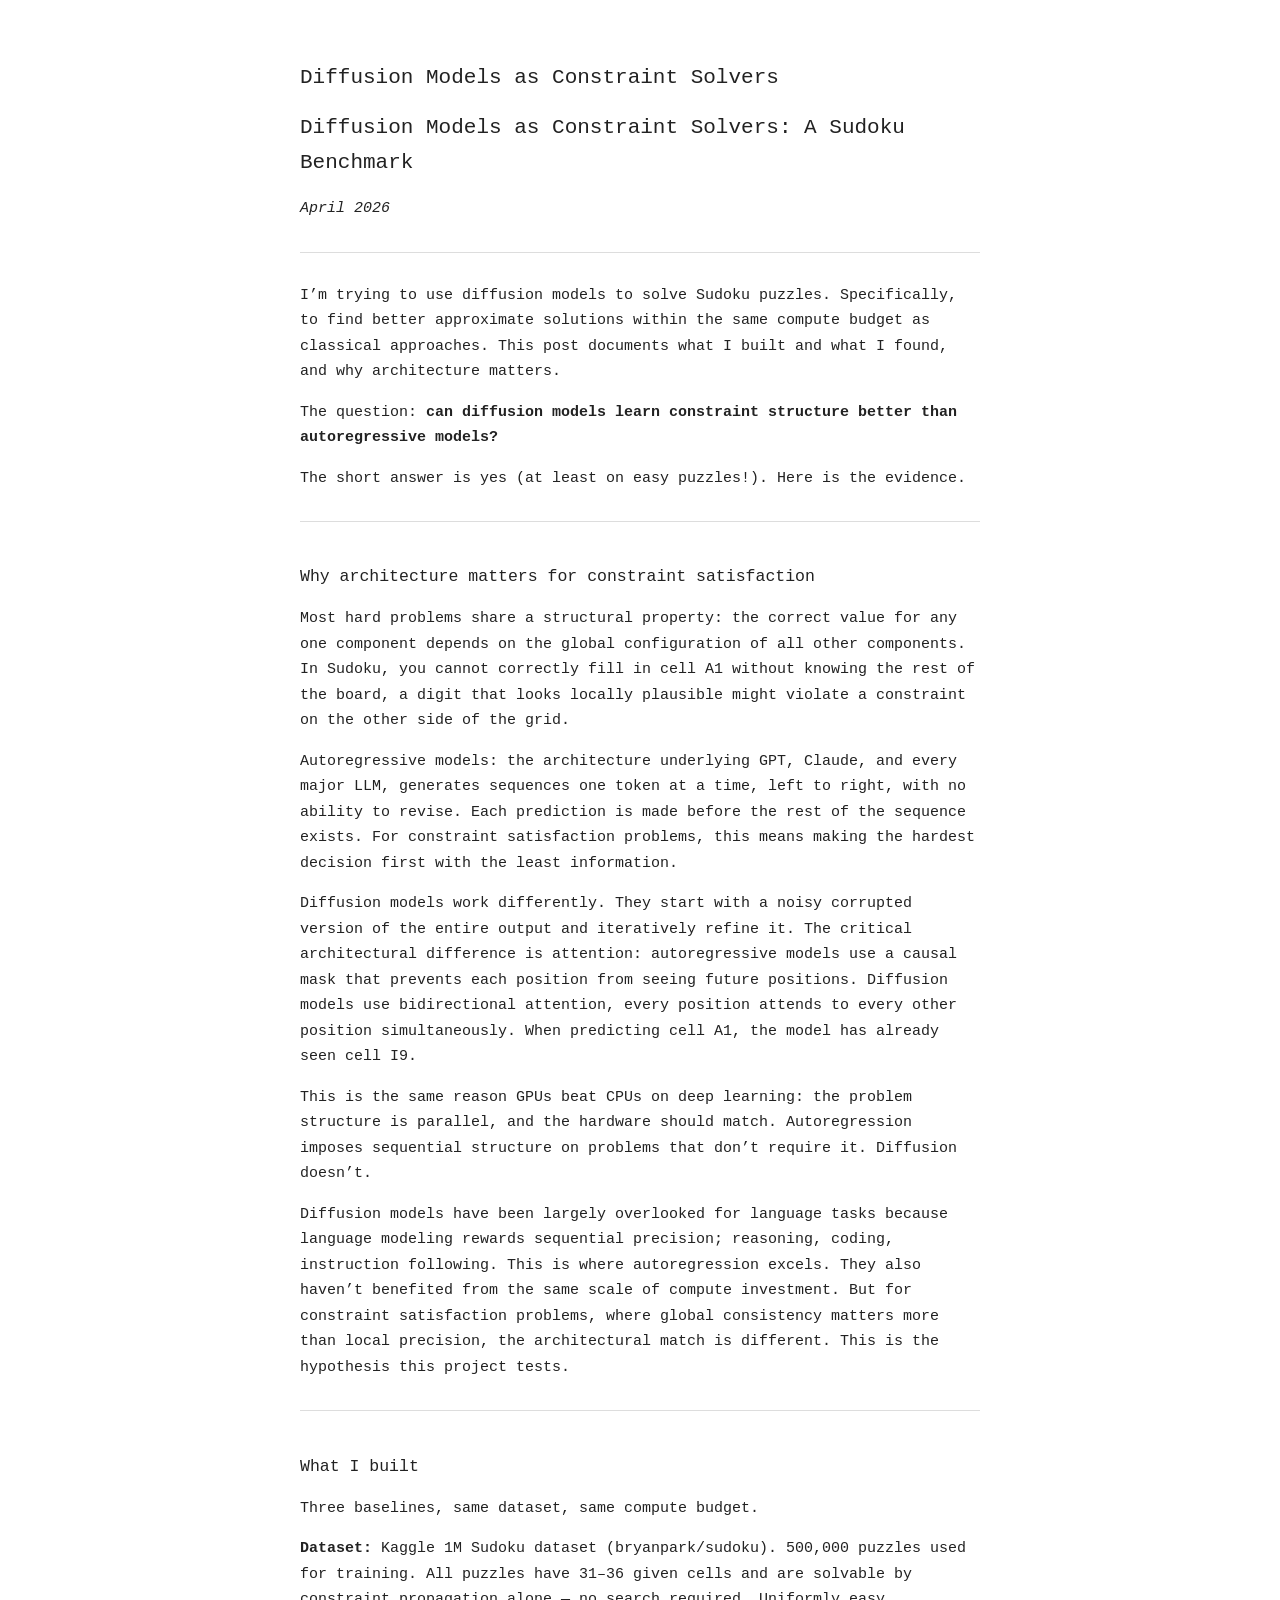
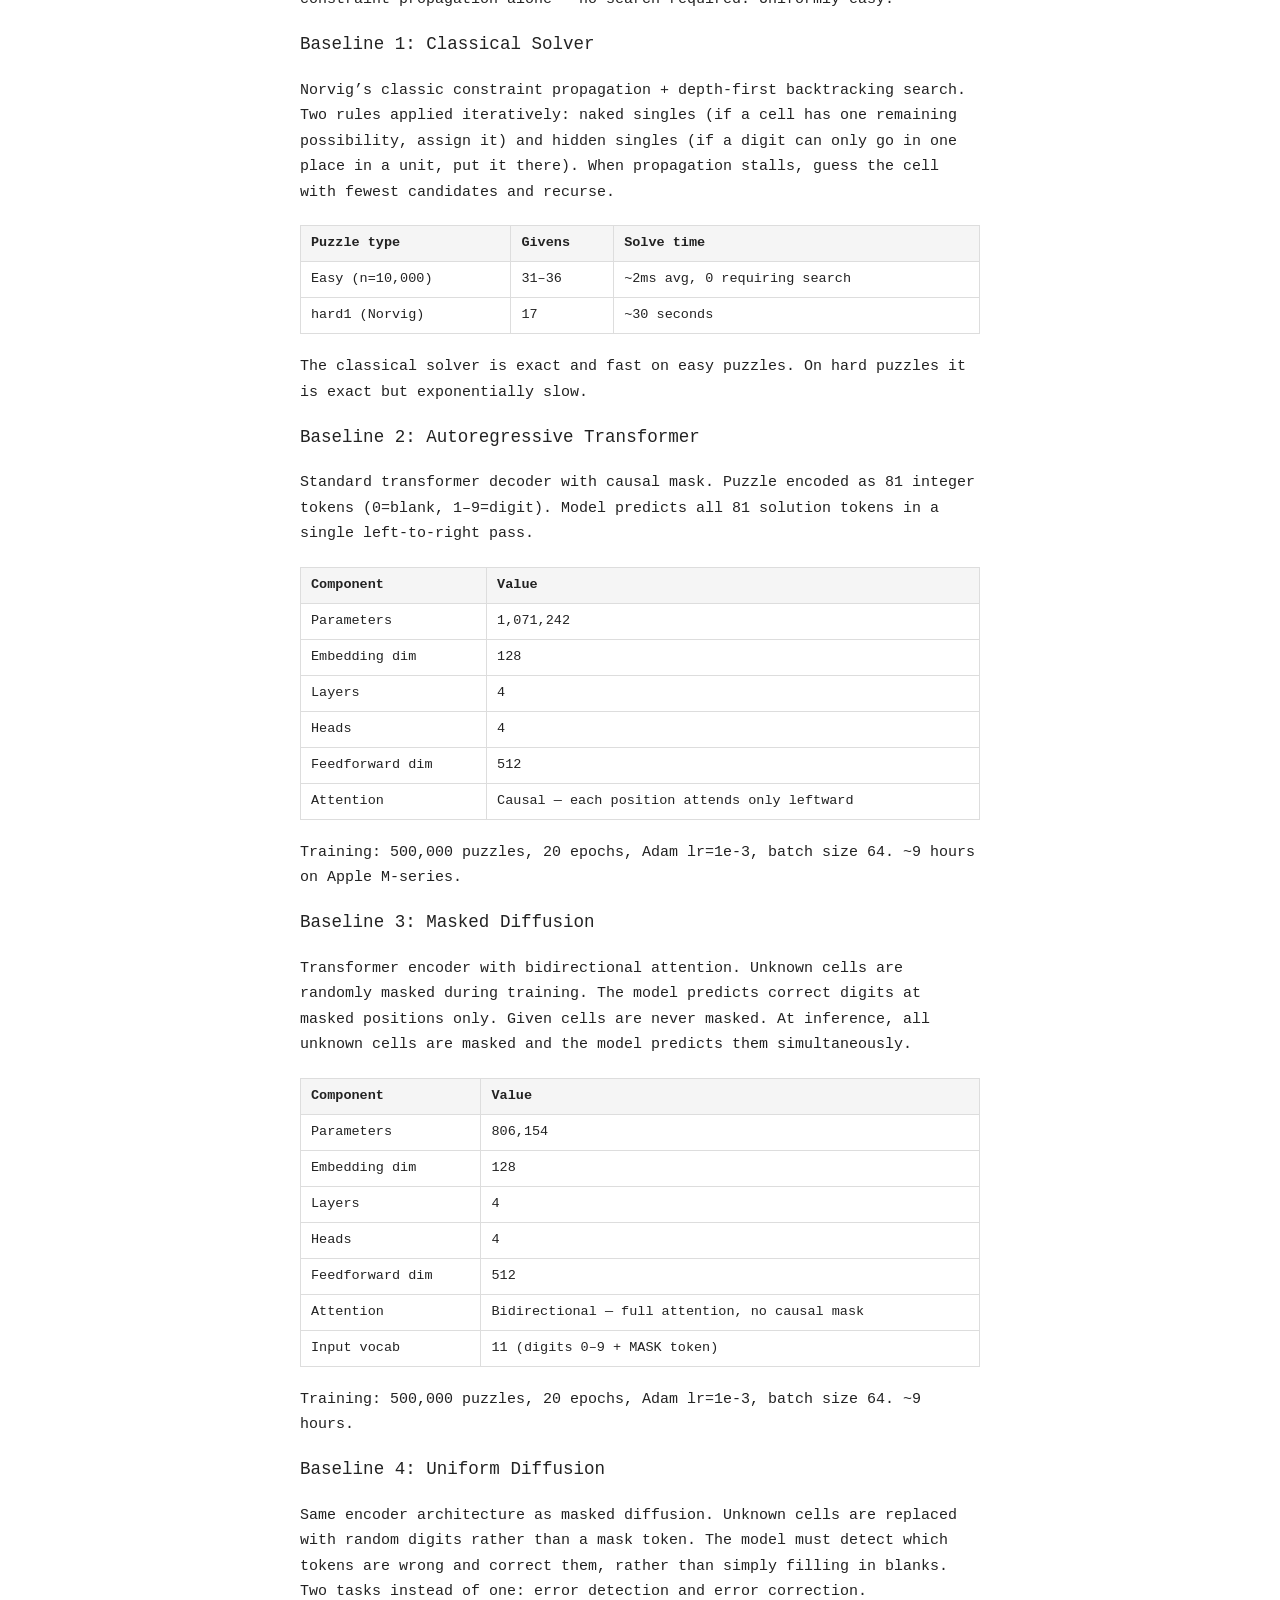
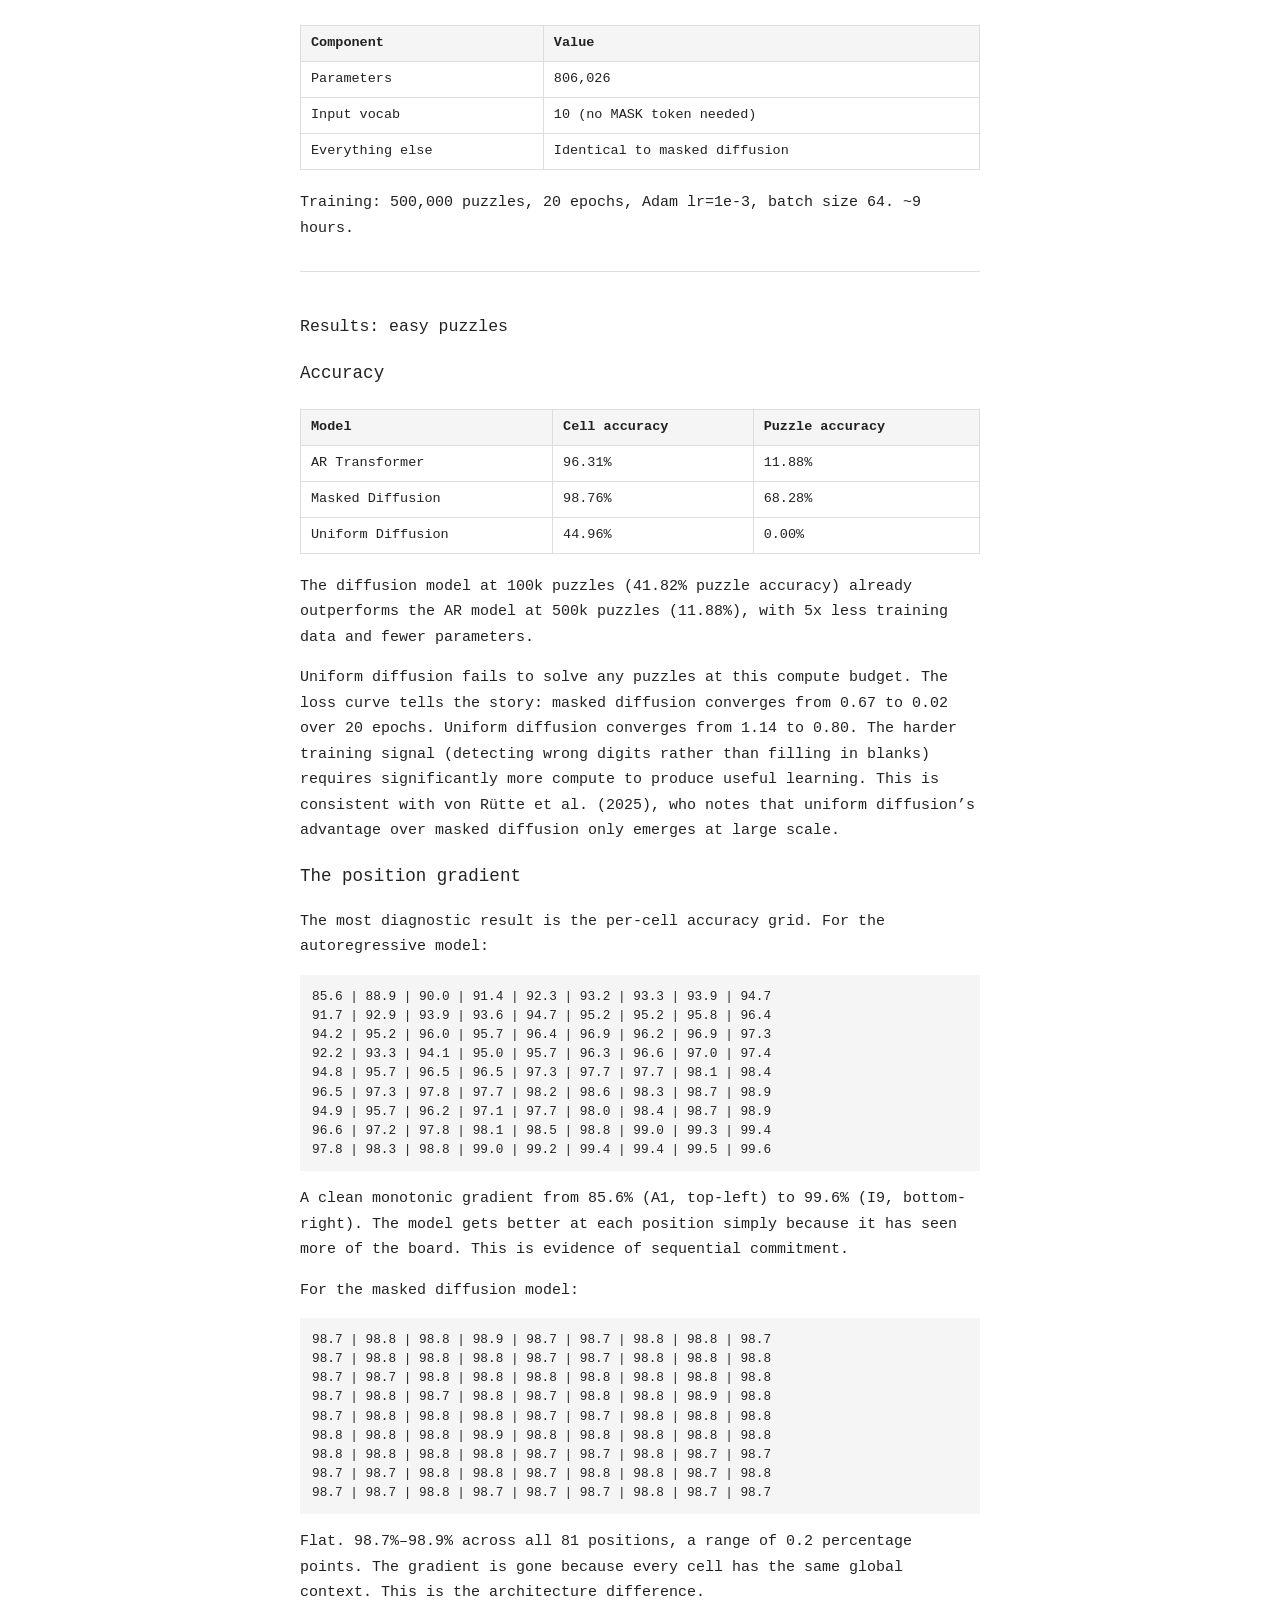
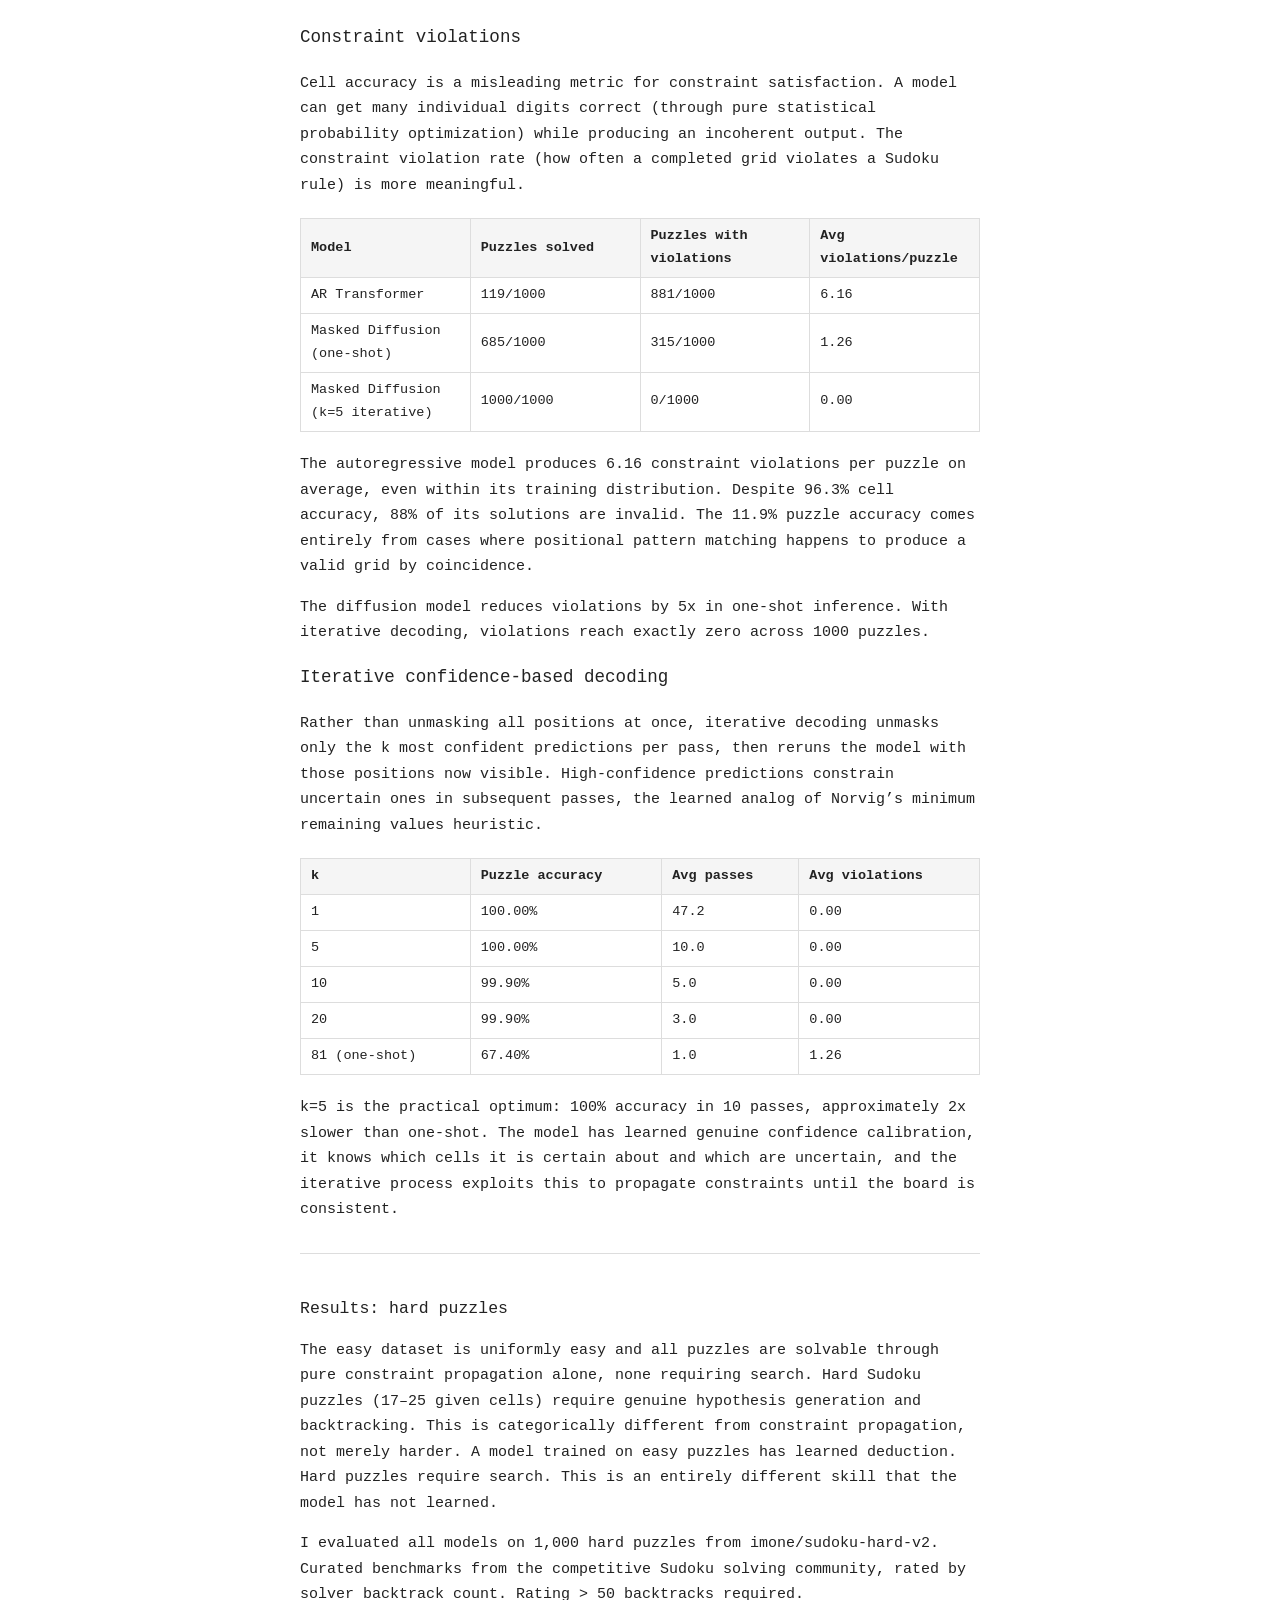
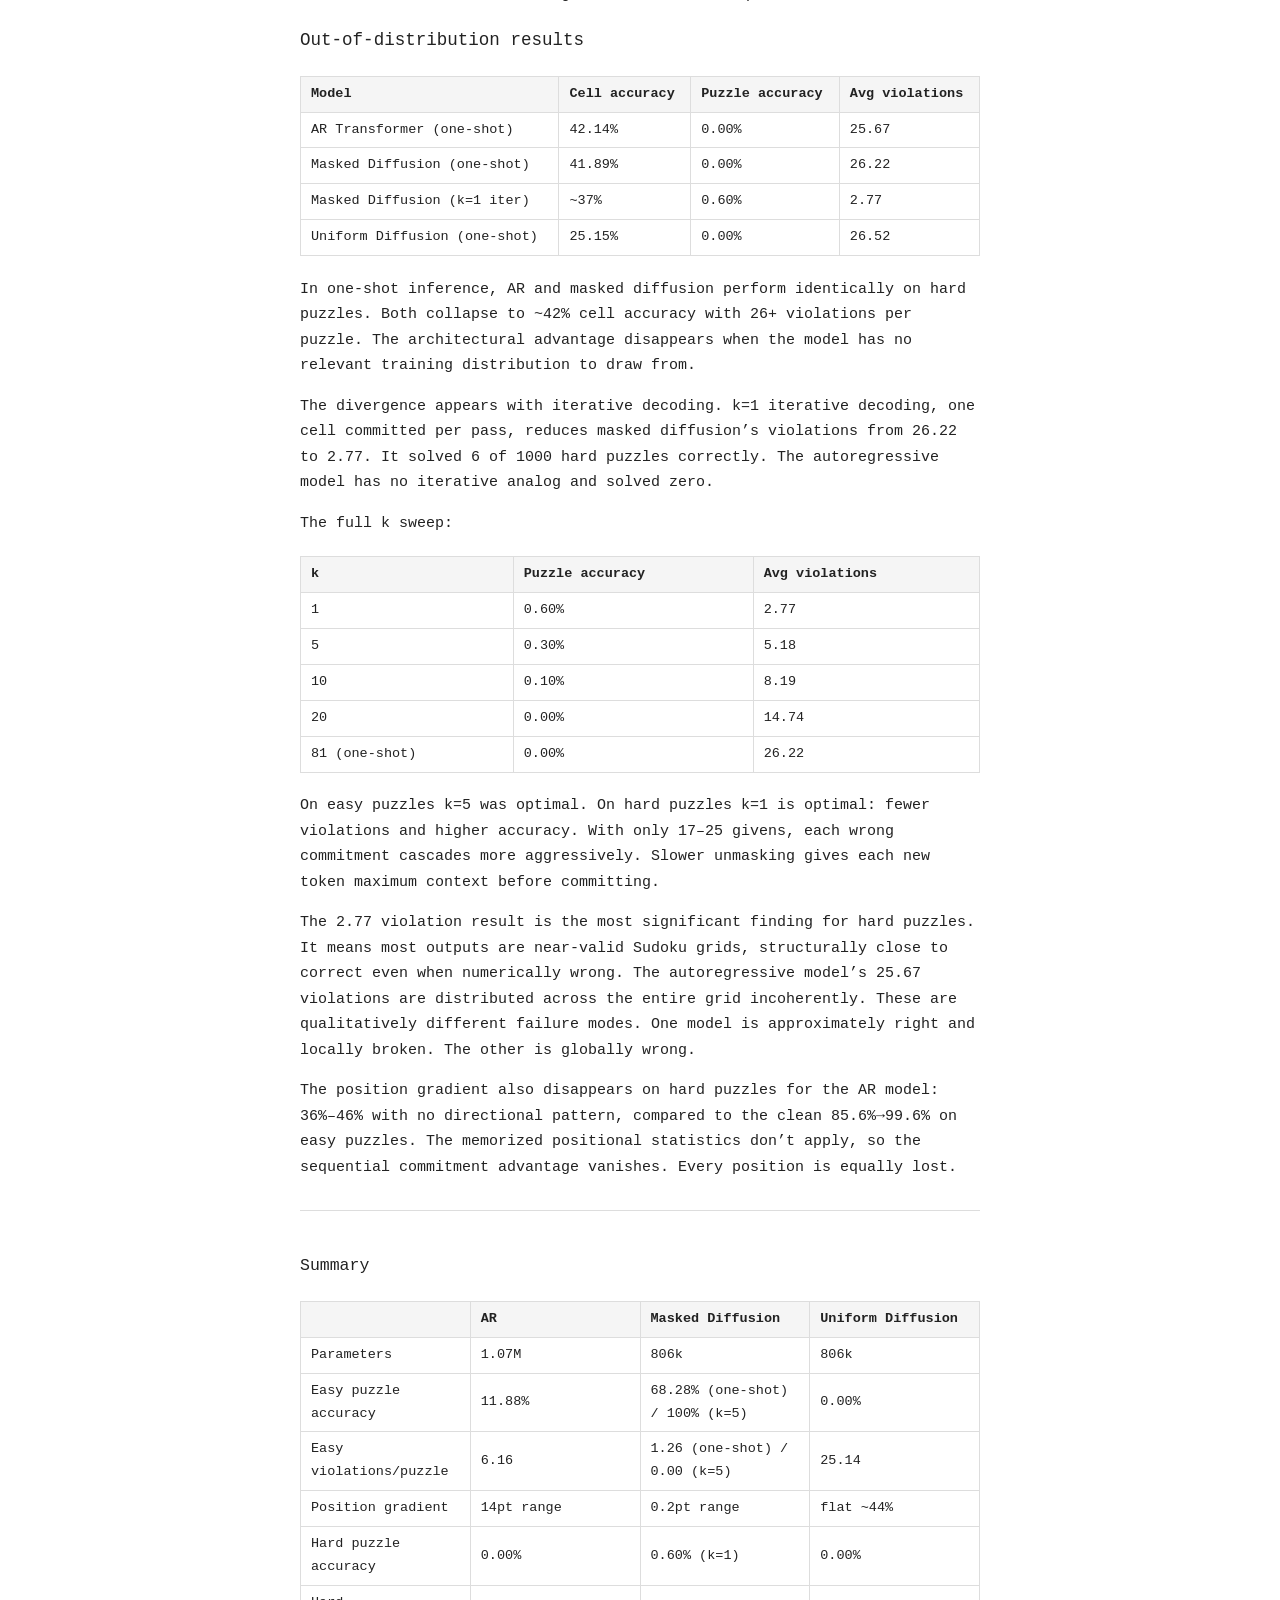
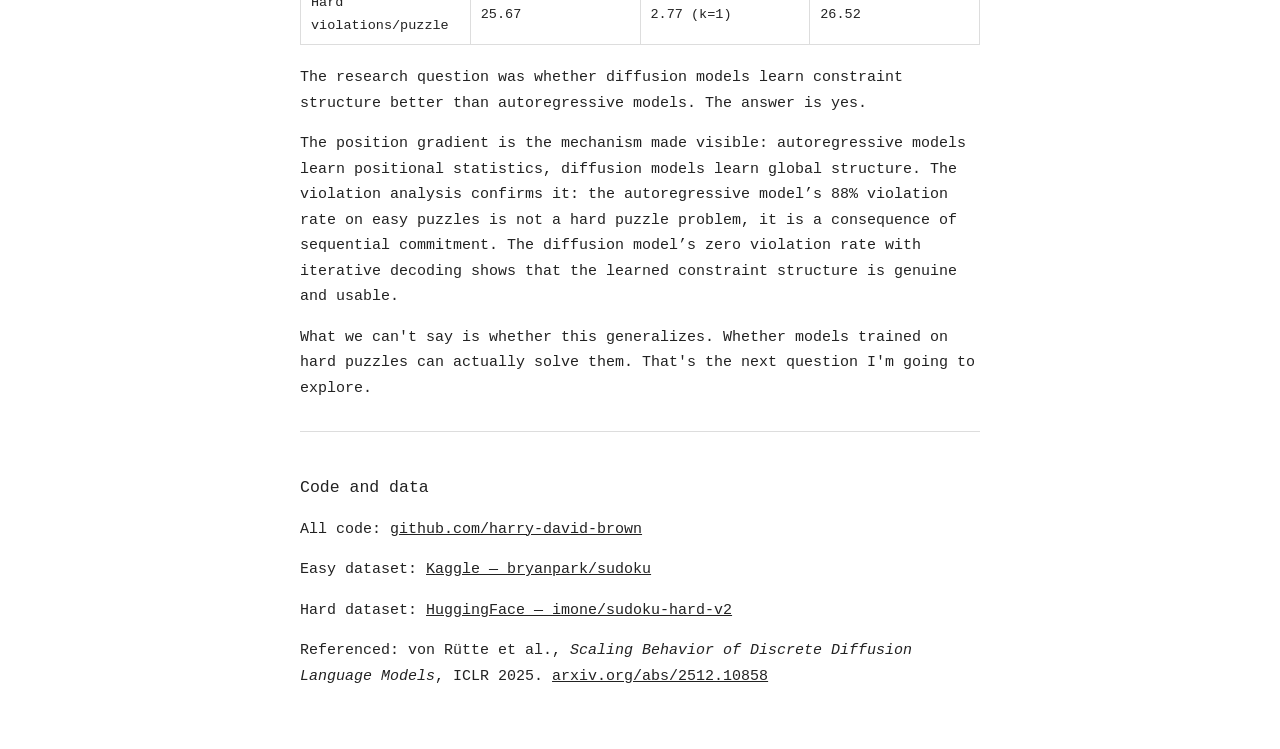
==== post1.html @ e2506892 "formatting" ====
<!DOCTYPE html>
<html xmlns="http://www.w3.org/1999/xhtml">
<head>
  <meta charset="utf-8" />
  <meta name="generator" content="pandoc" />
  <meta name="viewport" content="width=device-width, initial-scale=1.0, user-scalable=yes" />
  <title>Diffusion Models as Constraint Solvers</title>
  <style>
    /* Default styles provided by pandoc.
    ** See https://pandoc.org/MANUAL.html#variables-for-html for config info.
    */
    span.smallcaps{font-variant: small-caps;}
    div.columns{display: flex; gap: min(4vw, 1.5em);}
    div.column{flex: auto; overflow-x: auto;}
    div.hanging-indent{margin-left: 1.5em; text-indent: -1.5em;}
    /* The extra [class] is a hack that increases specificity enough to
       override a similar rule in reveal.js */
    ul.task-list[class]{list-style: none;}
    ul.task-list li input[type="checkbox"] {
      font-size: inherit;
      width: 0.8em;
      margin: 0 0.8em 0.2em -1.6em;
      vertical-align: middle;
    }
    .display.math{display: block; text-align: center; margin: 0.5rem auto;}
  </style>
  <link rel="stylesheet" href="style.css" />
</head>
<body>
<header id="title-block-header">
<h1 class="title">Diffusion Models as Constraint Solvers</h1>
</header>
<h1
id="diffusion-models-as-constraint-solvers-a-sudoku-benchmark">Diffusion
Models as Constraint Solvers: A Sudoku Benchmark</h1>
<p><em>April 2026</em></p>
<hr />
<p>I’m trying to use diffusion models to solve Sudoku puzzles. Specifically, to find better approximate solutions within the same compute budget as classical approaches. This post documents what I built and what I found, and why architecture matters.</p>
<p>The question: <strong>can diffusion models learn constraint
structure better than autoregressive models?</strong></p>
<p>The short answer is yes (at least on easy puzzles!). Here is the
evidence.</p>
<hr />
<h2 id="why-architecture-matters-for-constraint-satisfaction">Why
architecture matters for constraint satisfaction</h2>
<p>Most hard problems share a structural property: the correct value for
any one component depends on the global configuration of all other
components. In Sudoku, you cannot correctly fill in cell A1 without
knowing the rest of the board, a digit that looks locally plausible
might violate a constraint on the other side of the grid.</p>
<p>Autoregressive models: the architecture underlying GPT, Claude, and
every major LLM, generates sequences one token at a time, left to right,
with no ability to revise. Each prediction is made before the rest of
the sequence exists. For constraint satisfaction problems, this means
making the hardest decision first with the least information.</p>
<p>Diffusion models work differently. They start with a noisy corrupted
version of the entire output and iteratively refine it. The critical
architectural difference is attention: autoregressive models use a
causal mask that prevents each position from seeing future positions.
Diffusion models use bidirectional attention, every position attends to
every other position simultaneously. When predicting cell A1, the model
has already seen cell I9.</p>
<p>This is the same reason GPUs beat CPUs on deep learning: the problem
structure is parallel, and the hardware should match. Autoregression
imposes sequential structure on problems that don’t require it.
Diffusion doesn’t.</p>
<p>Diffusion models have been largely overlooked for language tasks
because language modeling rewards sequential precision; reasoning,
coding, instruction following. This is where autoregression excels. They also
haven’t benefited from the same scale of compute investment. But for
constraint satisfaction problems, where global consistency matters more
than local precision, the architectural match is different. This is the
hypothesis this project tests.</p>
<hr />
<h2 id="what-i-built">What I built</h2>
<p>Three baselines, same dataset, same compute budget.</p>
<p><strong>Dataset:</strong> Kaggle 1M Sudoku dataset
(bryanpark/sudoku). 500,000 puzzles used for training. All puzzles have
31–36 given cells and are solvable by constraint propagation alone — no
search required. Uniformly easy.</p>
<h3 id="baseline-1-classical-solver">Baseline 1: Classical Solver</h3>
<p>Norvig’s classic constraint propagation + depth-first backtracking search.
Two rules applied iteratively: naked singles (if a cell has one
remaining possibility, assign it) and hidden singles (if a digit can
only go in one place in a unit, put it there). When propagation stalls,
guess the cell with fewest candidates and recurse.</p>
<table>
<thead>
<tr>
<th>Puzzle type</th>
<th>Givens</th>
<th>Solve time</th>
</tr>
</thead>
<tbody>
<tr>
<td>Easy (n=10,000)</td>
<td>31–36</td>
<td>~2ms avg, 0 requiring search</td>
</tr>
<tr>
<td>hard1 (Norvig)</td>
<td>17</td>
<td>~30 seconds</td>
</tr>
</tbody>
</table>
<p>The classical solver is exact and fast on easy puzzles. On hard
puzzles it is exact but exponentially slow.</p>
<h3 id="baseline-2-autoregressive-transformer">Baseline 2:
Autoregressive Transformer</h3>
<p>Standard transformer decoder with causal mask. Puzzle encoded as 81
integer tokens (0=blank, 1–9=digit). Model predicts all 81 solution
tokens in a single left-to-right pass.</p>
<table>
<thead>
<tr>
<th>Component</th>
<th>Value</th>
</tr>
</thead>
<tbody>
<tr>
<td>Parameters</td>
<td>1,071,242</td>
</tr>
<tr>
<td>Embedding dim</td>
<td>128</td>
</tr>
<tr>
<td>Layers</td>
<td>4</td>
</tr>
<tr>
<td>Heads</td>
<td>4</td>
</tr>
<tr>
<td>Feedforward dim</td>
<td>512</td>
</tr>
<tr>
<td>Attention</td>
<td>Causal — each position attends only leftward</td>
</tr>
</tbody>
</table>
<p>Training: 500,000 puzzles, 20 epochs, Adam lr=1e-3, batch size 64. ~9
hours on Apple M-series.</p>
<h3 id="baseline-3-masked-diffusion">Baseline 3: Masked Diffusion</h3>
<p>Transformer encoder with bidirectional attention. Unknown cells are
randomly masked during training. The model predicts correct digits at
masked positions only. Given cells are never masked. At inference, all
unknown cells are masked and the model predicts them simultaneously.</p>
<table>
<thead>
<tr>
<th>Component</th>
<th>Value</th>
</tr>
</thead>
<tbody>
<tr>
<td>Parameters</td>
<td>806,154</td>
</tr>
<tr>
<td>Embedding dim</td>
<td>128</td>
</tr>
<tr>
<td>Layers</td>
<td>4</td>
</tr>
<tr>
<td>Heads</td>
<td>4</td>
</tr>
<tr>
<td>Feedforward dim</td>
<td>512</td>
</tr>
<tr>
<td>Attention</td>
<td>Bidirectional — full attention, no causal mask</td>
</tr>
<tr>
<td>Input vocab</td>
<td>11 (digits 0–9 + MASK token)</td>
</tr>
</tbody>
</table>
<p>Training: 500,000 puzzles, 20 epochs, Adam lr=1e-3, batch size 64. ~9
hours.</p>
<h3 id="baseline-4-uniform-diffusion">Baseline 4: Uniform Diffusion</h3>
<p>Same encoder architecture as masked diffusion. Unknown cells are
replaced with random digits rather than a mask token. The model must
detect which tokens are wrong and correct them, rather than simply
filling in blanks. Two tasks instead of one: error detection and error
correction.</p>
<table>
<thead>
<tr>
<th>Component</th>
<th>Value</th>
</tr>
</thead>
<tbody>
<tr>
<td>Parameters</td>
<td>806,026</td>
</tr>
<tr>
<td>Input vocab</td>
<td>10 (no MASK token needed)</td>
</tr>
<tr>
<td>Everything else</td>
<td>Identical to masked diffusion</td>
</tr>
</tbody>
</table>
<p>Training: 500,000 puzzles, 20 epochs, Adam lr=1e-3, batch size 64. ~9
hours.</p>
<hr />
<h2 id="results-easy-puzzles">Results: easy puzzles</h2>
<h3 id="accuracy">Accuracy</h3>
<table>
<thead>
<tr>
<th>Model</th>
<th>Cell accuracy</th>
<th>Puzzle accuracy</th>
</tr>
</thead>
<tbody>
<tr>
<td>AR Transformer</td>
<td>96.31%</td>
<td>11.88%</td>
</tr>
<tr>
<td>Masked Diffusion</td>
<td>98.76%</td>
<td>68.28%</td>
</tr>
<tr>
<td>Uniform Diffusion</td>
<td>44.96%</td>
<td>0.00%</td>
</tr>
</tbody>
</table>
<p>The diffusion model at 100k puzzles (41.82% puzzle accuracy) already
outperforms the AR model at 500k puzzles (11.88%), with 5x less
training data and fewer parameters.</p>
<p>Uniform diffusion fails to solve any puzzles at this compute budget.
The loss curve tells the story: masked diffusion converges from 0.67 to
0.02 over 20 epochs. Uniform diffusion converges from 1.14 to 0.80. The
harder training signal (detecting wrong digits rather than filling in
blanks) requires significantly more compute to produce useful learning.
This is consistent with von Rütte et al. (2025), who notes that uniform
diffusion’s advantage over masked diffusion only emerges at large
scale.</p>
<h3 id="the-position-gradient">The position gradient</h3>
<p>The most diagnostic result is the per-cell accuracy grid. For the
autoregressive model:</p>
<pre><code>85.6 | 88.9 | 90.0 | 91.4 | 92.3 | 93.2 | 93.3 | 93.9 | 94.7
91.7 | 92.9 | 93.9 | 93.6 | 94.7 | 95.2 | 95.2 | 95.8 | 96.4
94.2 | 95.2 | 96.0 | 95.7 | 96.4 | 96.9 | 96.2 | 96.9 | 97.3
92.2 | 93.3 | 94.1 | 95.0 | 95.7 | 96.3 | 96.6 | 97.0 | 97.4
94.8 | 95.7 | 96.5 | 96.5 | 97.3 | 97.7 | 97.7 | 98.1 | 98.4
96.5 | 97.3 | 97.8 | 97.7 | 98.2 | 98.6 | 98.3 | 98.7 | 98.9
94.9 | 95.7 | 96.2 | 97.1 | 97.7 | 98.0 | 98.4 | 98.7 | 98.9
96.6 | 97.2 | 97.8 | 98.1 | 98.5 | 98.8 | 99.0 | 99.3 | 99.4
97.8 | 98.3 | 98.8 | 99.0 | 99.2 | 99.4 | 99.4 | 99.5 | 99.6</code></pre>
<p>A clean monotonic gradient from 85.6% (A1, top-left) to 99.6% (I9,
bottom-right). The model gets better at each position simply because it
has seen more of the board. This is evidence of sequential
commitment.</p>
<p>For the masked diffusion model:</p>
<pre><code>98.7 | 98.8 | 98.8 | 98.9 | 98.7 | 98.7 | 98.8 | 98.8 | 98.7
98.7 | 98.8 | 98.8 | 98.8 | 98.7 | 98.7 | 98.8 | 98.8 | 98.8
98.7 | 98.7 | 98.8 | 98.8 | 98.8 | 98.8 | 98.8 | 98.8 | 98.8
98.7 | 98.8 | 98.7 | 98.8 | 98.7 | 98.8 | 98.8 | 98.9 | 98.8
98.7 | 98.8 | 98.8 | 98.8 | 98.7 | 98.7 | 98.8 | 98.8 | 98.8
98.8 | 98.8 | 98.8 | 98.9 | 98.8 | 98.8 | 98.8 | 98.8 | 98.8
98.8 | 98.8 | 98.8 | 98.8 | 98.7 | 98.7 | 98.8 | 98.7 | 98.7
98.7 | 98.7 | 98.8 | 98.8 | 98.7 | 98.8 | 98.8 | 98.7 | 98.8
98.7 | 98.7 | 98.8 | 98.7 | 98.7 | 98.7 | 98.8 | 98.7 | 98.7</code></pre>
<p>Flat. 98.7%–98.9% across all 81 positions, a range of 0.2 percentage
points. The gradient is gone because every cell has the same global
context. This is the architecture difference.</p>
<h3 id="constraint-violations">Constraint violations</h3>
<p>Cell accuracy is a misleading metric for constraint satisfaction. A
model can get many individual digits correct (through pure statistical probability optimization) while producing an incoherent output. The constraint violation rate (how often a completed
grid violates a Sudoku rule) is more meaningful.</p>
<table>
<colgroup>
<col style="width: 25%" />
<col style="width: 25%" />
<col style="width: 25%" />
<col style="width: 25%" />
</colgroup>
<thead>
<tr>
<th>Model</th>
<th>Puzzles solved</th>
<th>Puzzles with violations</th>
<th>Avg violations/puzzle</th>
</tr>
</thead>
<tbody>
<tr>
<td>AR Transformer</td>
<td>119/1000</td>
<td>881/1000</td>
<td>6.16</td>
</tr>
<tr>
<td>Masked Diffusion (one-shot)</td>
<td>685/1000</td>
<td>315/1000</td>
<td>1.26</td>
</tr>
<tr>
<td>Masked Diffusion (k=5 iterative)</td>
<td>1000/1000</td>
<td>0/1000</td>
<td>0.00</td>
</tr>
</tbody>
</table>
<p>The autoregressive model produces 6.16 constraint violations per
puzzle on average, even within its training distribution. Despite 96.3%
cell accuracy, 88% of its solutions are invalid. The 11.9% puzzle
accuracy comes entirely from cases where positional pattern matching
happens to produce a valid grid by coincidence.</p>
<p>The diffusion model reduces violations by 5x in one-shot inference.
With iterative decoding, violations reach exactly zero across 1000
puzzles.</p>
<h3 id="iterative-confidence-based-decoding">Iterative confidence-based
decoding</h3>
<p>Rather than unmasking all positions at once, iterative decoding
unmasks only the k most confident predictions per pass, then reruns the
model with those positions now visible. High-confidence predictions
constrain uncertain ones in subsequent passes, the learned analog of
Norvig’s minimum remaining values heuristic.</p>
<table>
<thead>
<tr>
<th>k</th>
<th>Puzzle accuracy</th>
<th>Avg passes</th>
<th>Avg violations</th>
</tr>
</thead>
<tbody>
<tr>
<td>1</td>
<td>100.00%</td>
<td>47.2</td>
<td>0.00</td>
</tr>
<tr>
<td>5</td>
<td>100.00%</td>
<td>10.0</td>
<td>0.00</td>
</tr>
<tr>
<td>10</td>
<td>99.90%</td>
<td>5.0</td>
<td>0.00</td>
</tr>
<tr>
<td>20</td>
<td>99.90%</td>
<td>3.0</td>
<td>0.00</td>
</tr>
<tr>
<td>81 (one-shot)</td>
<td>67.40%</td>
<td>1.0</td>
<td>1.26</td>
</tr>
</tbody>
</table>
<p>k=5 is the practical optimum: 100% accuracy in 10 passes,
approximately 2x slower than one-shot. The model has learned genuine
confidence calibration, it knows which cells it is certain about and
which are uncertain, and the iterative process exploits this to
propagate constraints until the board is consistent.</p>
<hr />
<h2 id="results-hard-puzzles">Results: hard puzzles</h2>
<p>The easy dataset is uniformly easy and all puzzles are solvable through pure
constraint propagation alone, none requiring search. Hard Sudoku puzzles
(17–25 given cells) require genuine hypothesis generation and
backtracking. This is categorically different from constraint
propagation, not merely harder. A model trained on easy puzzles has
learned deduction. Hard puzzles require search. This is an entirely different skill that the model has not learned.</p>
<p>I evaluated all models on 1,000 hard puzzles from
<code>imone/sudoku-hard-v2</code>. Curated benchmarks from the
competitive Sudoku solving community, rated by solver backtrack count.
Rating &gt; 50 backtracks required.</p>
<h3 id="out-of-distribution-results">Out-of-distribution results</h3>
<table>
<thead>
<tr>
<th>Model</th>
<th>Cell accuracy</th>
<th>Puzzle accuracy</th>
<th>Avg violations</th>
</tr>
</thead>
<tbody>
<tr>
<td>AR Transformer (one-shot)</td>
<td>42.14%</td>
<td>0.00%</td>
<td>25.67</td>
</tr>
<tr>
<td>Masked Diffusion (one-shot)</td>
<td>41.89%</td>
<td>0.00%</td>
<td>26.22</td>
</tr>
<tr>
<td>Masked Diffusion (k=1 iter)</td>
<td>~37%</td>
<td>0.60%</td>
<td>2.77</td>
</tr>
<tr>
<td>Uniform Diffusion (one-shot)</td>
<td>25.15%</td>
<td>0.00%</td>
<td>26.52</td>
</tr>
</tbody>
</table>
<p>In one-shot inference, AR and masked diffusion perform identically on
hard puzzles. Both collapse to ~42% cell accuracy with 26+ violations
per puzzle. The architectural advantage disappears when the model has no
relevant training distribution to draw from.</p>
<p>The divergence appears with iterative decoding. k=1 iterative
decoding, one cell committed per pass, reduces masked diffusion’s
violations from 26.22 to 2.77. It solved 6 of 1000 hard puzzles
correctly. The autoregressive model has no iterative analog and solved
zero.</p>
<p>The full k sweep:</p>
<table>
<thead>
<tr>
<th>k</th>
<th>Puzzle accuracy</th>
<th>Avg violations</th>
</tr>
</thead>
<tbody>
<tr>
<td>1</td>
<td>0.60%</td>
<td>2.77</td>
</tr>
<tr>
<td>5</td>
<td>0.30%</td>
<td>5.18</td>
</tr>
<tr>
<td>10</td>
<td>0.10%</td>
<td>8.19</td>
</tr>
<tr>
<td>20</td>
<td>0.00%</td>
<td>14.74</td>
</tr>
<tr>
<td>81 (one-shot)</td>
<td>0.00%</td>
<td>26.22</td>
</tr>
</tbody>
</table>
<p>On easy puzzles k=5 was optimal. On hard puzzles k=1 is optimal:
fewer violations and higher accuracy. With only 17–25 givens, each wrong
commitment cascades more aggressively. Slower unmasking gives each new
token maximum context before committing.</p>
<p>The 2.77 violation result is the most significant finding for hard
puzzles. It means most outputs are near-valid Sudoku grids,
structurally close to correct even when numerically wrong. The
autoregressive model’s 25.67 violations are distributed across the
entire grid incoherently. These are qualitatively different failure
modes. One model is approximately right and locally broken. The other is
globally wrong.</p>
<p>The position gradient also disappears on hard puzzles for the AR
model: 36%–46% with no directional pattern, compared to the clean
85.6%→99.6% on easy puzzles. The memorized positional statistics don’t
apply, so the sequential commitment advantage vanishes. Every position
is equally lost.</p>
<hr />
<h2 id="summary">Summary</h2>
<table>
<colgroup>
<col style="width: 25%" />
<col style="width: 25%" />
<col style="width: 25%" />
<col style="width: 25%" />
</colgroup>
<thead>
<tr>
<th></th>
<th>AR</th>
<th>Masked Diffusion</th>
<th>Uniform Diffusion</th>
</tr>
</thead>
<tbody>
<tr>
<td>Parameters</td>
<td>1.07M</td>
<td>806k</td>
<td>806k</td>
</tr>
<tr>
<td>Easy puzzle accuracy</td>
<td>11.88%</td>
<td>68.28% (one-shot) / 100% (k=5)</td>
<td>0.00%</td>
</tr>
<tr>
<td>Easy violations/puzzle</td>
<td>6.16</td>
<td>1.26 (one-shot) / 0.00 (k=5)</td>
<td>25.14</td>
</tr>
<tr>
<td>Position gradient</td>
<td>14pt range</td>
<td>0.2pt range</td>
<td>flat ~44%</td>
</tr>
<tr>
<td>Hard puzzle accuracy</td>
<td>0.00%</td>
<td>0.60% (k=1)</td>
<td>0.00%</td>
</tr>
<tr>
<td>Hard violations/puzzle</td>
<td>25.67</td>
<td>2.77 (k=1)</td>
<td>26.52</td>
</tr>
</tbody>
</table>
<p>The research question was whether diffusion models learn constraint
structure better than autoregressive models. The answer is yes.</p>
<p>The position gradient is the mechanism made visible: autoregressive
models learn positional statistics, diffusion models learn global
structure. The violation analysis confirms it: the autoregressive
model’s 88% violation rate on easy puzzles is not a hard puzzle problem,
it is a consequence of sequential commitment. The diffusion
model’s zero violation rate with iterative decoding shows that the
learned constraint structure is genuine and usable.</p>
<p>What we can't say is whether this generalizes. Whether models
trained on hard puzzles can actually solve them. That's the next question I'm going to explore.</p>
<hr />
<h2 id="code-and-data">Code and data</h2>
<p>All code: <a
href="https://github.com/harry-david-brown">github.com/harry-david-brown</a></p>
<p>Easy dataset: <a
href="https://www.kaggle.com/datasets/bryanpark/sudoku">Kaggle —
bryanpark/sudoku</a></p>
<p>Hard dataset: <a
href="https://huggingface.co/datasets/imone/sudoku-hard-v2">HuggingFace
— imone/sudoku-hard-v2</a></p>
<p>Referenced: von Rütte et al., <em>Scaling Behavior of Discrete
Diffusion Language Models</em>, ICLR 2025. <a
href="https://arxiv.org/abs/2512.10858">arxiv.org/abs/2512.10858</a></p>
</body>
</html>
---- style.css ----
body {
    font-family: monospace;
    max-width: 680px;
    margin: 60px auto;
    padding: 0 20px;
    color: #222;
    line-height: 1.7;
    font-size: 15px;
}

h1, h2, h3 { font-weight: normal; }
h1 { font-size: 1.4em; }
h2 { font-size: 1.1em; margin-top: 2.5em; }

table {
    border-collapse: collapse;
    width: 100%;
    margin: 1.5em 0;
    font-size: 0.9em;
}
th, td {
    border: 1px solid #ddd;
    padding: 6px 10px;
    text-align: left;
}
th { background: #f5f5f5; }

pre {
    background: #f5f5f5;
    padding: 12px;
    overflow-x: auto;
    font-size: 0.85em;
    line-height: 1.5;
}

code { font-family: monospace; }

a { color: #222; }

hr { border: none; border-top: 1px solid #ddd; margin: 2em 0; }

em { font-style: italic; }
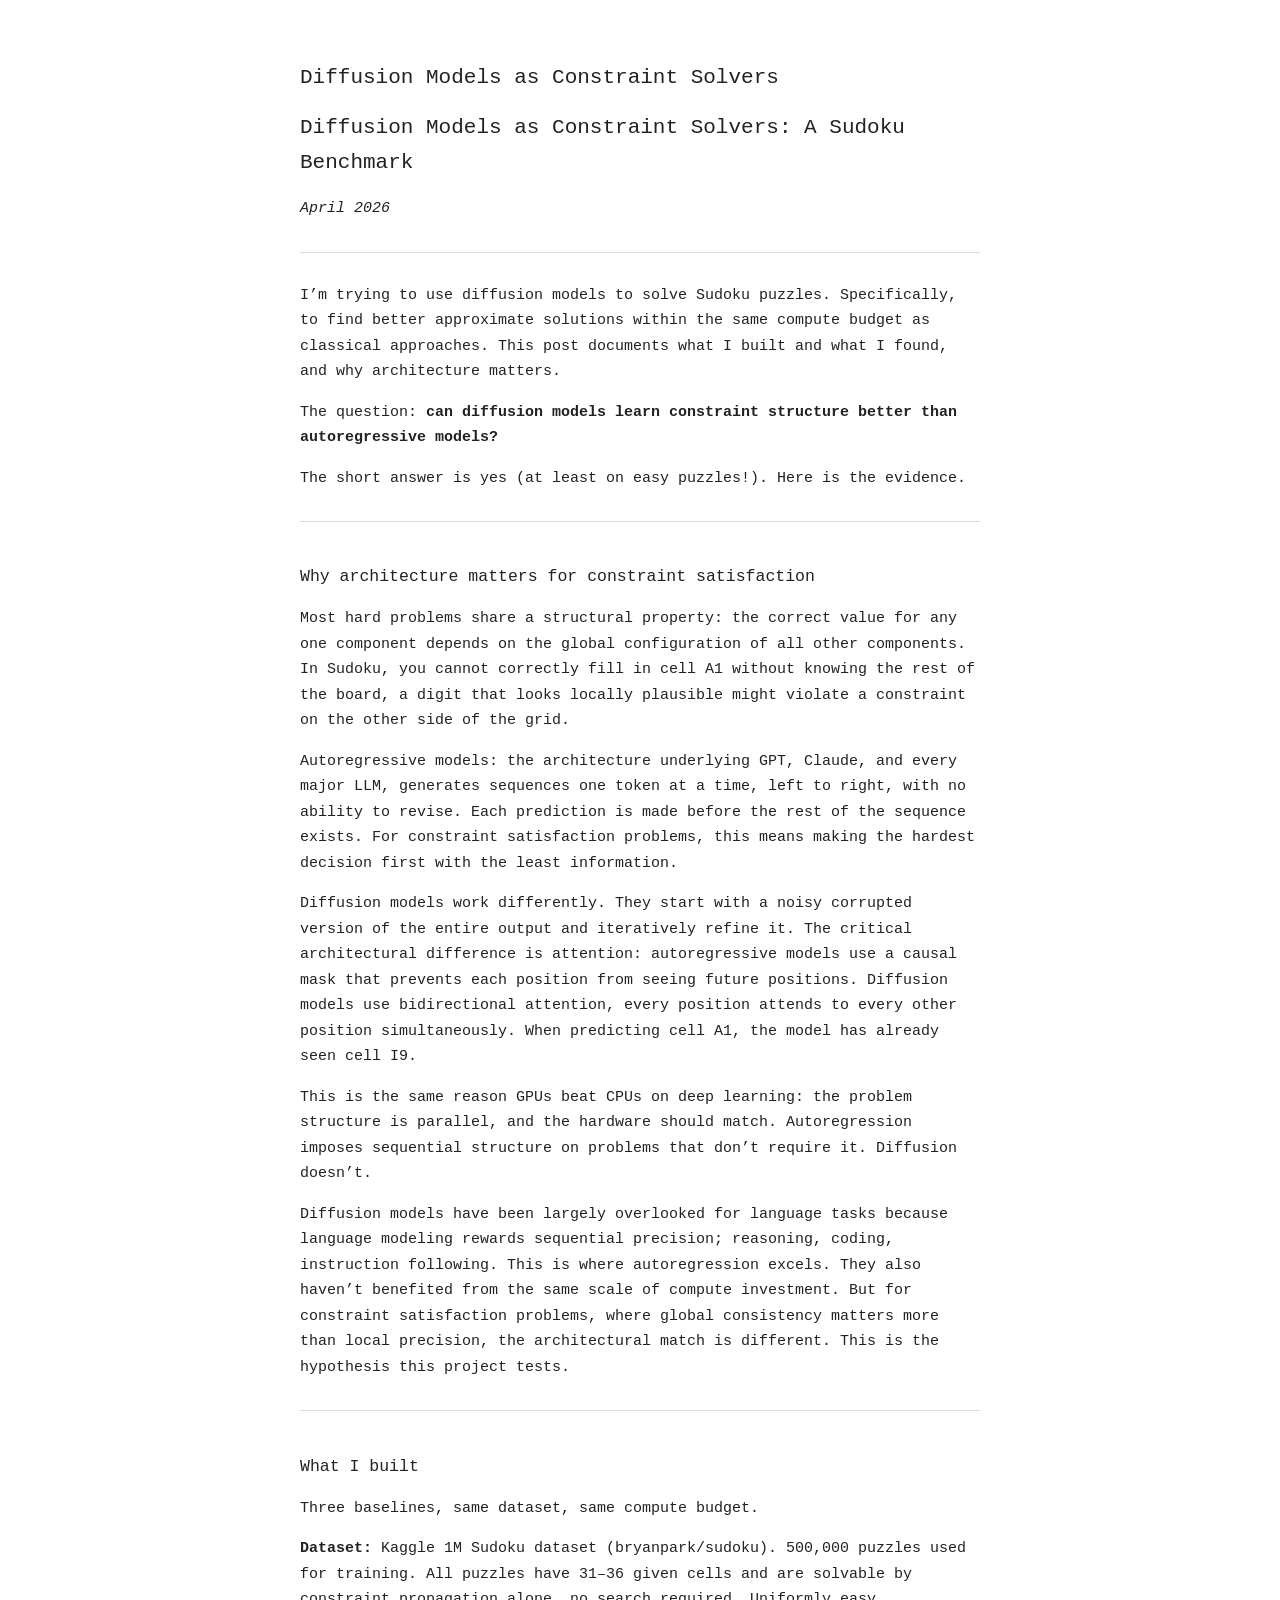
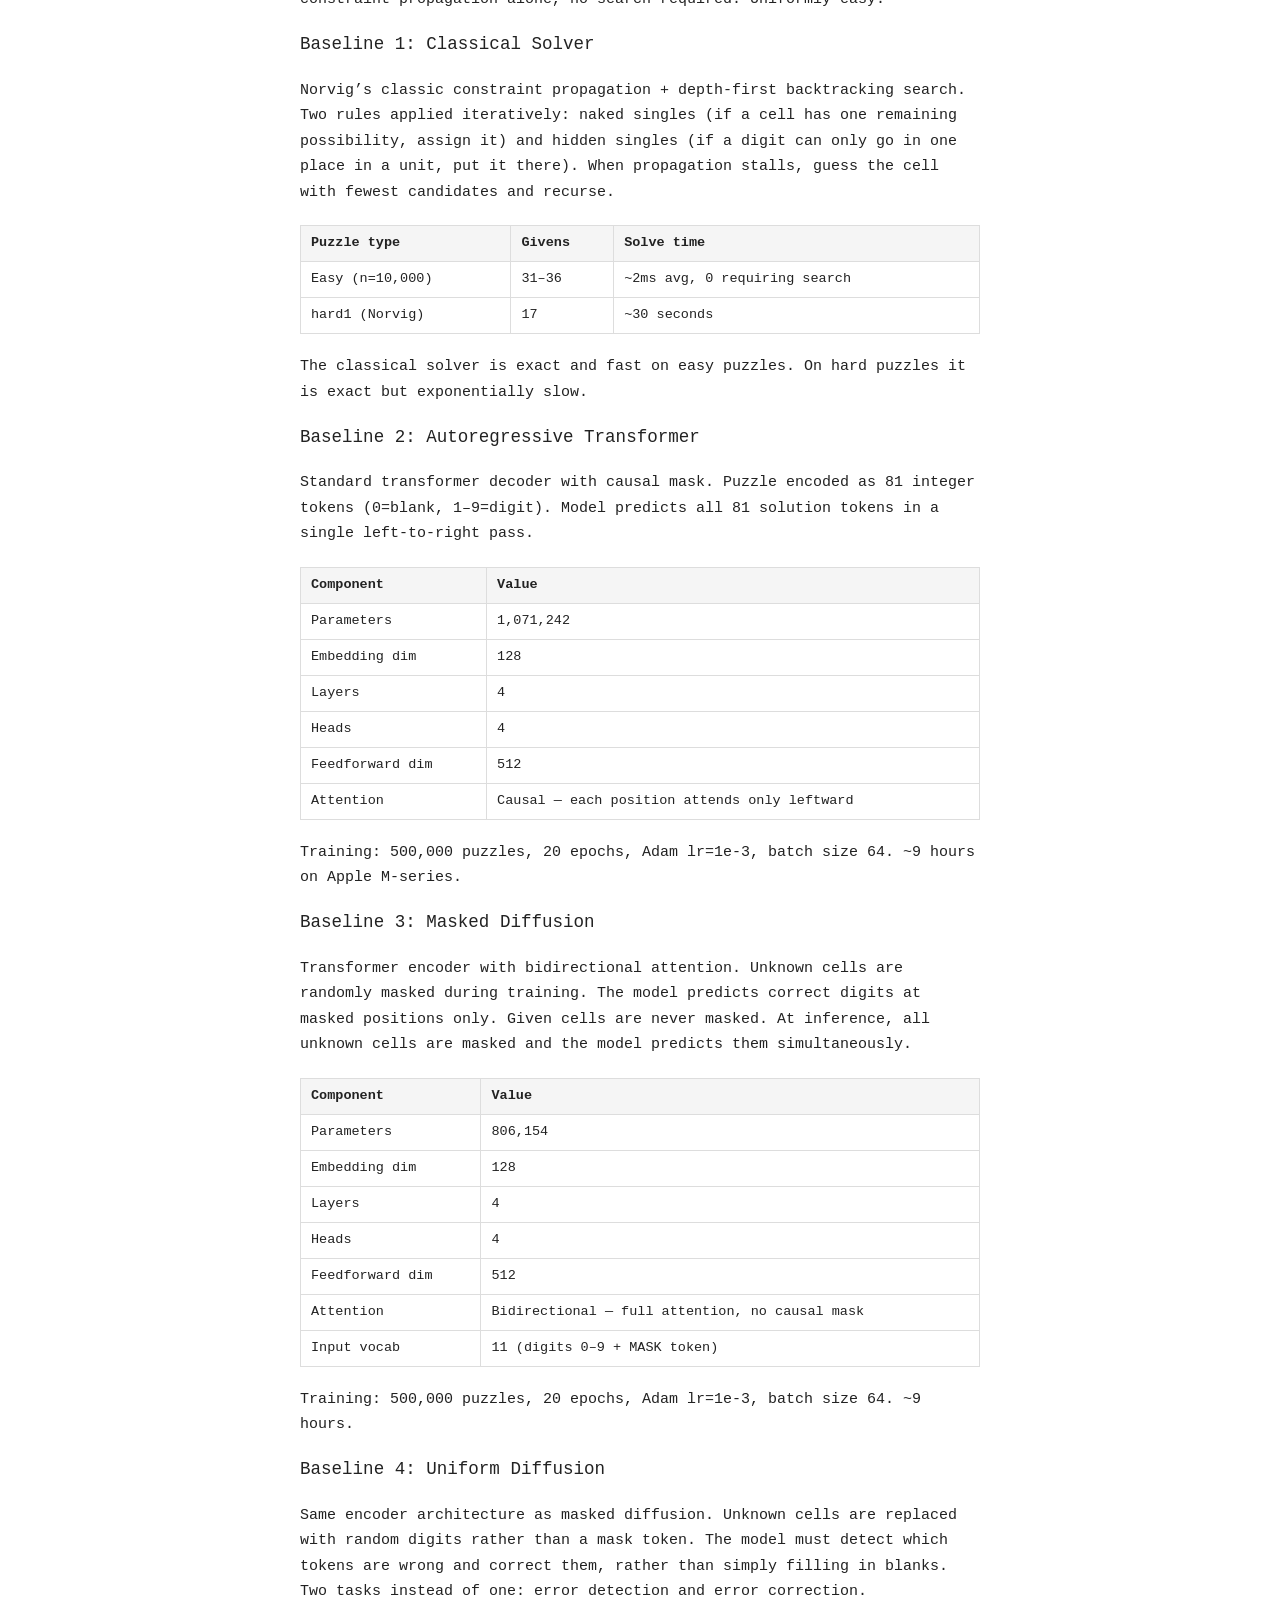
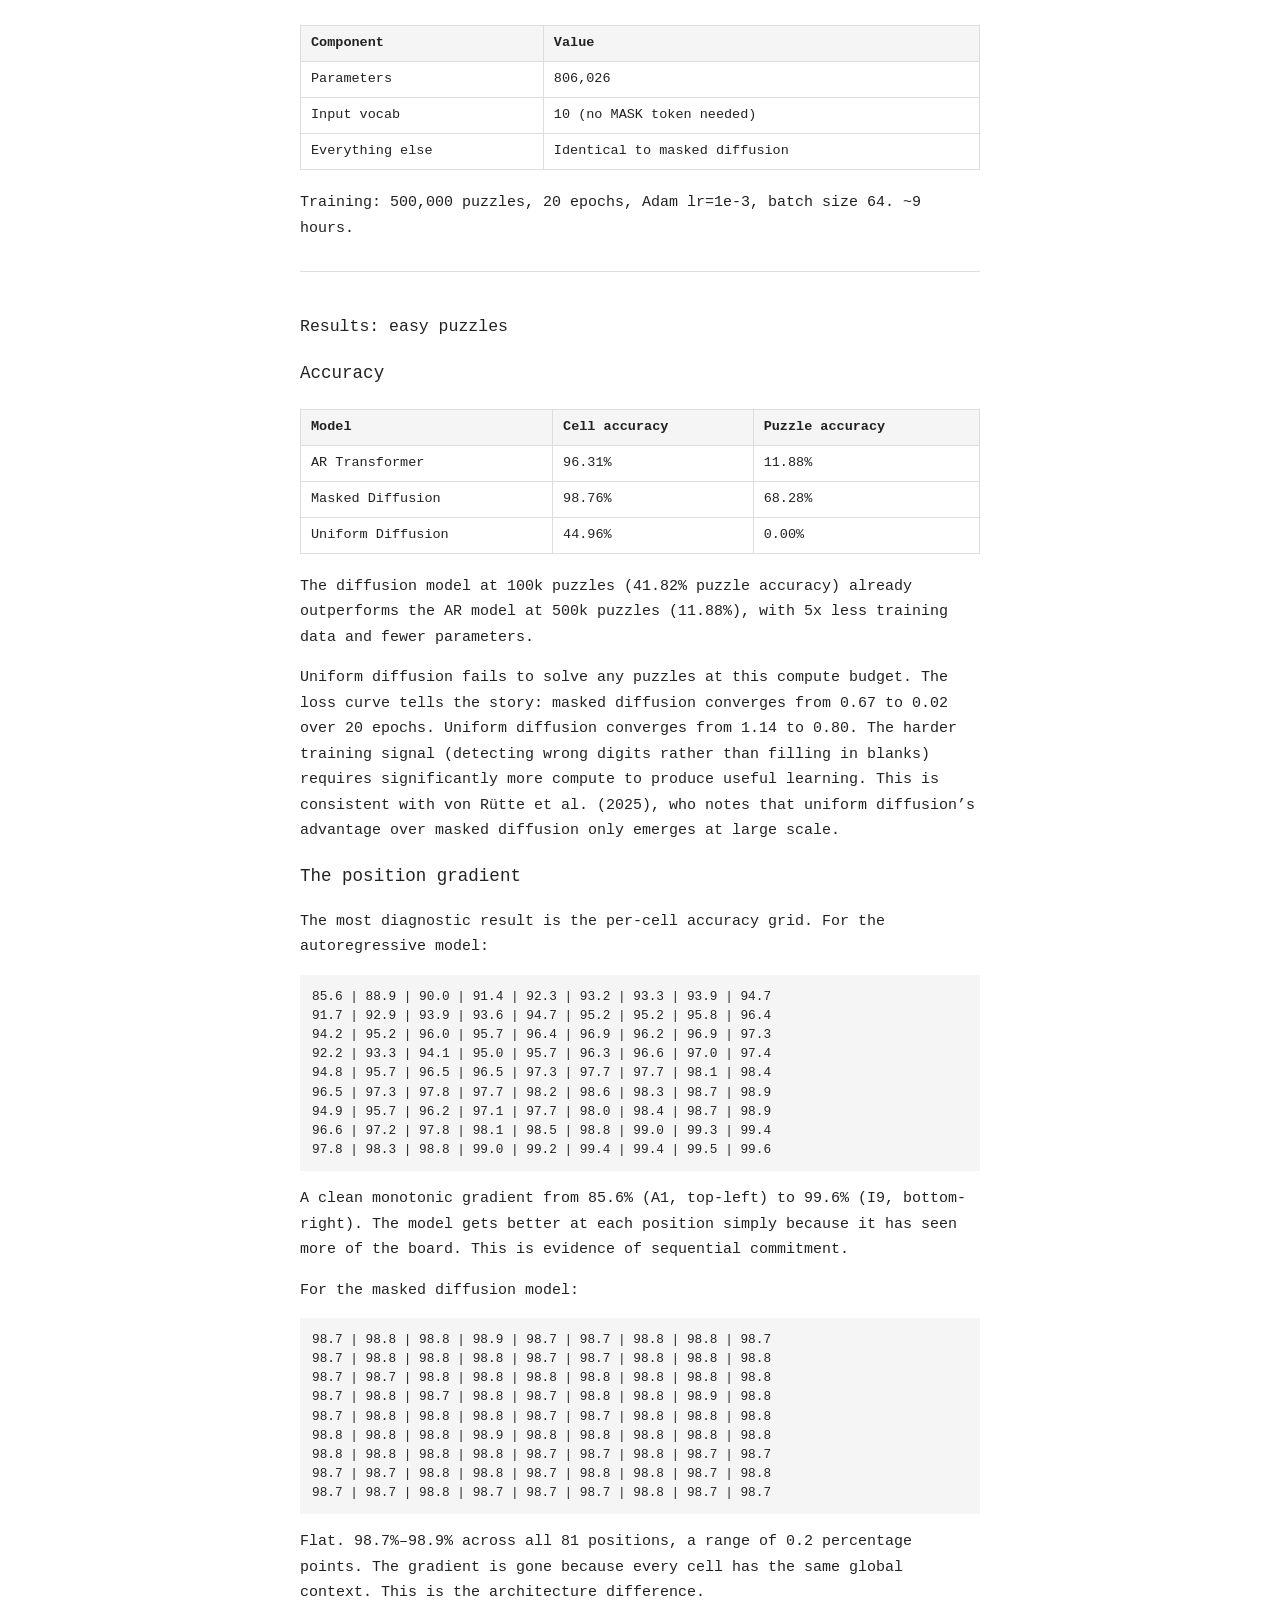
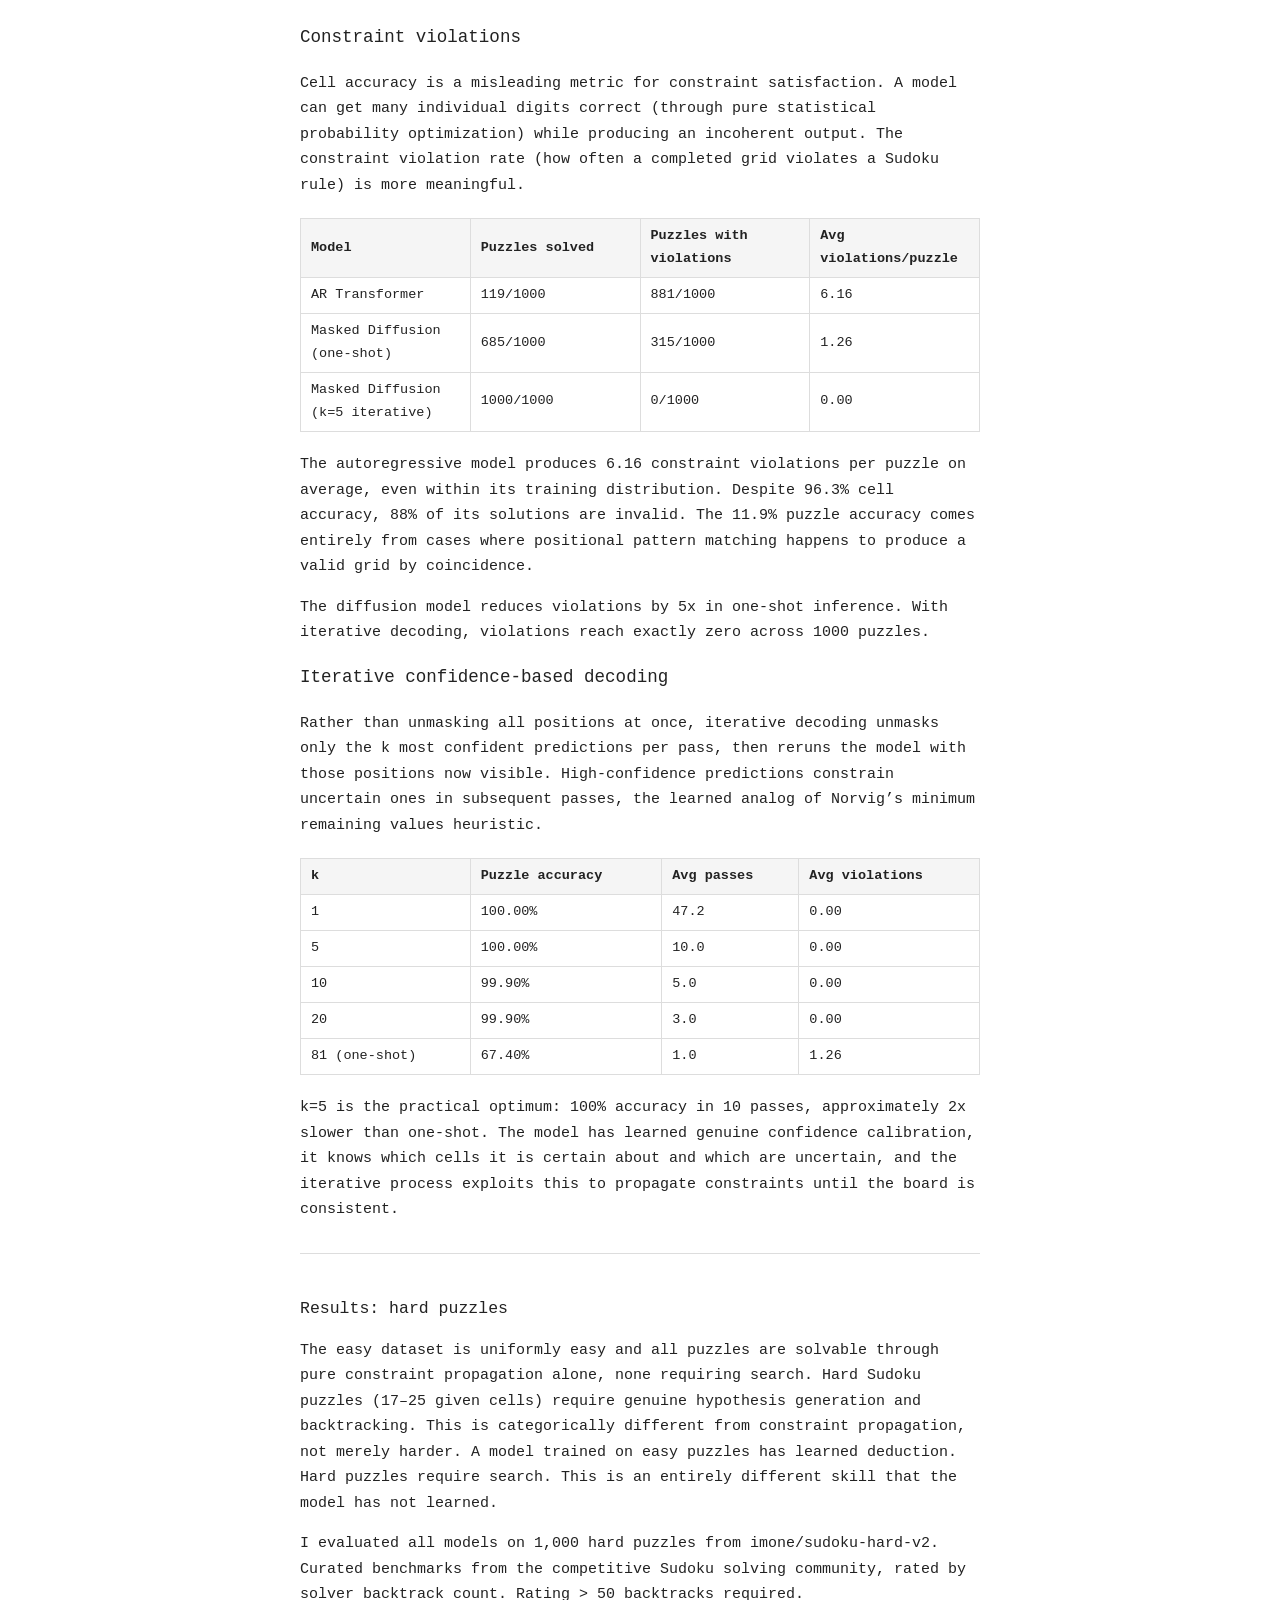
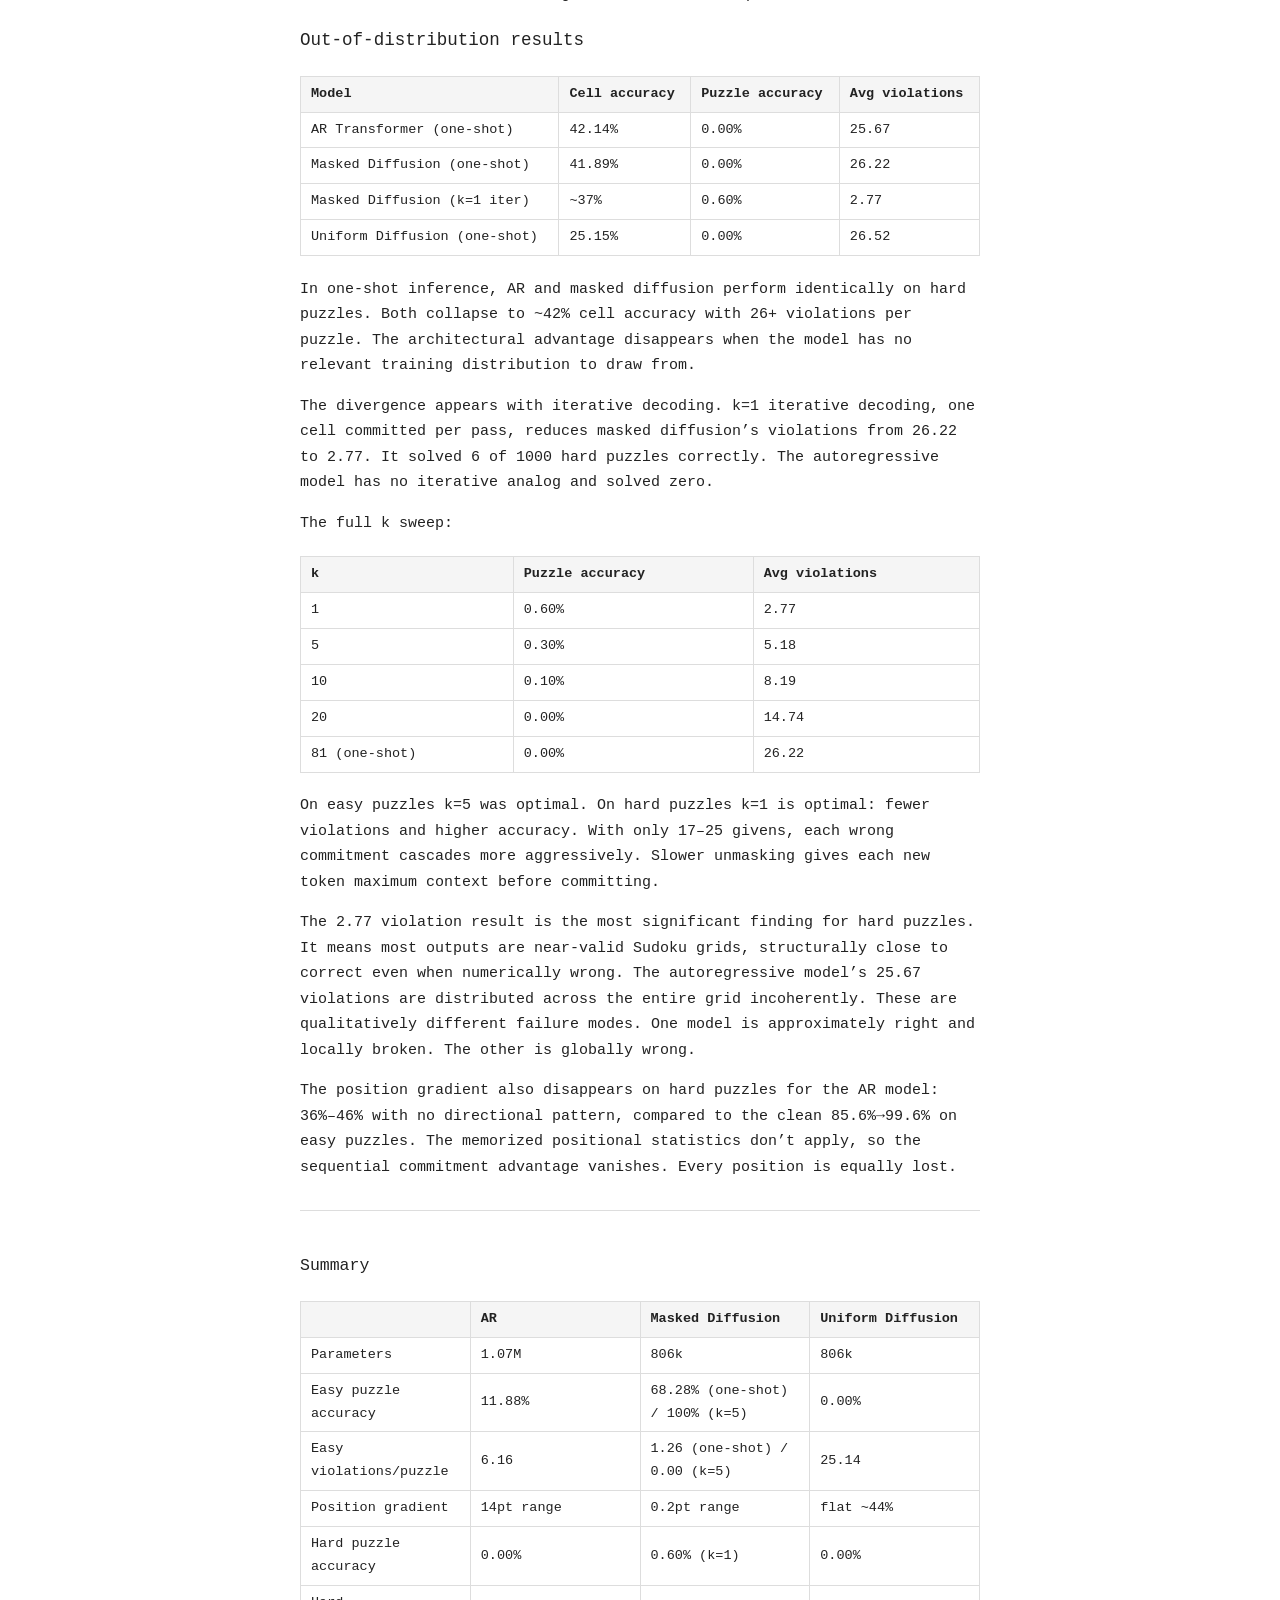
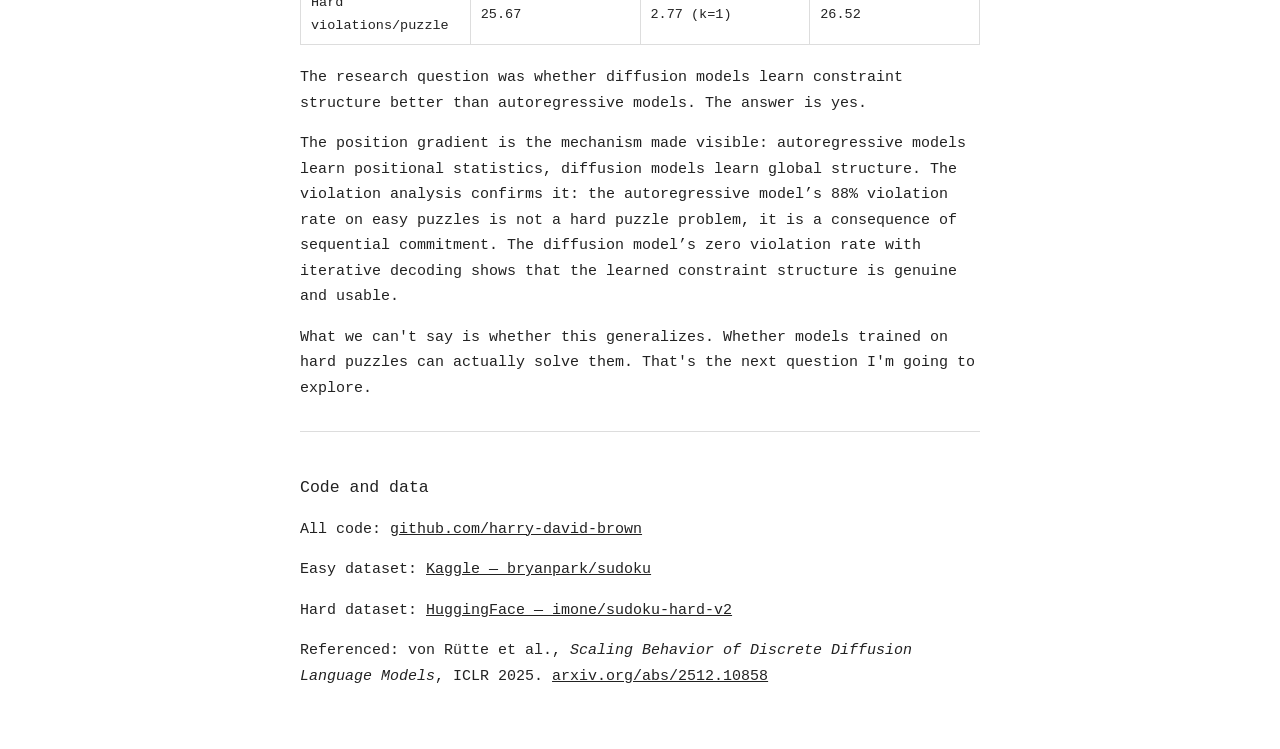
==== commit 696af53d: "formatting" ====
--- a/post1.html
+++ b/post1.html
@@ -76,7 +76,7 @@
 <p>Three baselines, same dataset, same compute budget.</p>
 <p><strong>Dataset:</strong> Kaggle 1M Sudoku dataset
 (bryanpark/sudoku). 500,000 puzzles used for training. All puzzles have
-31–36 given cells and are solvable by constraint propagation alone — no
+31–36 given cells and are solvable by constraint propagation alone, no
 search required. Uniformly easy.</p>
 <h3 id="baseline-1-classical-solver">Baseline 1: Classical Solver</h3>
 <p>Norvig’s classic constraint propagation + depth-first backtracking search.
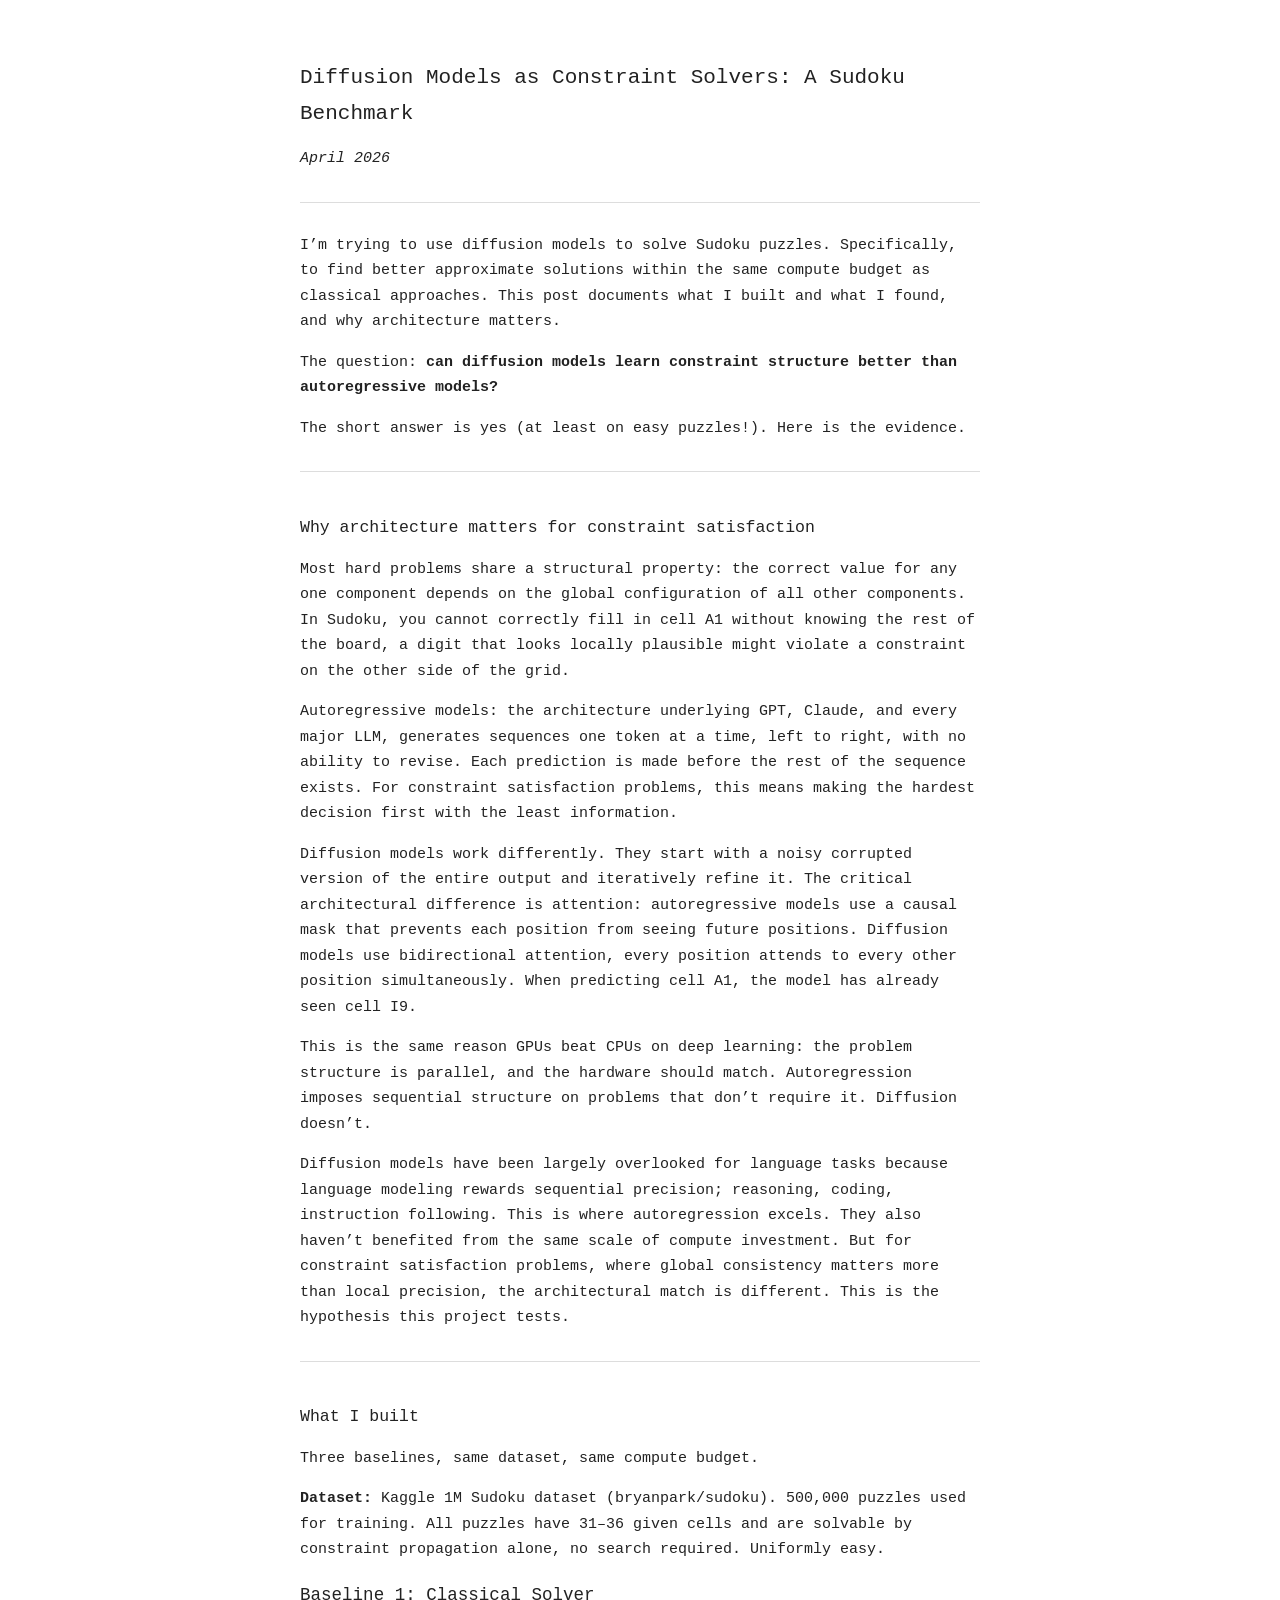
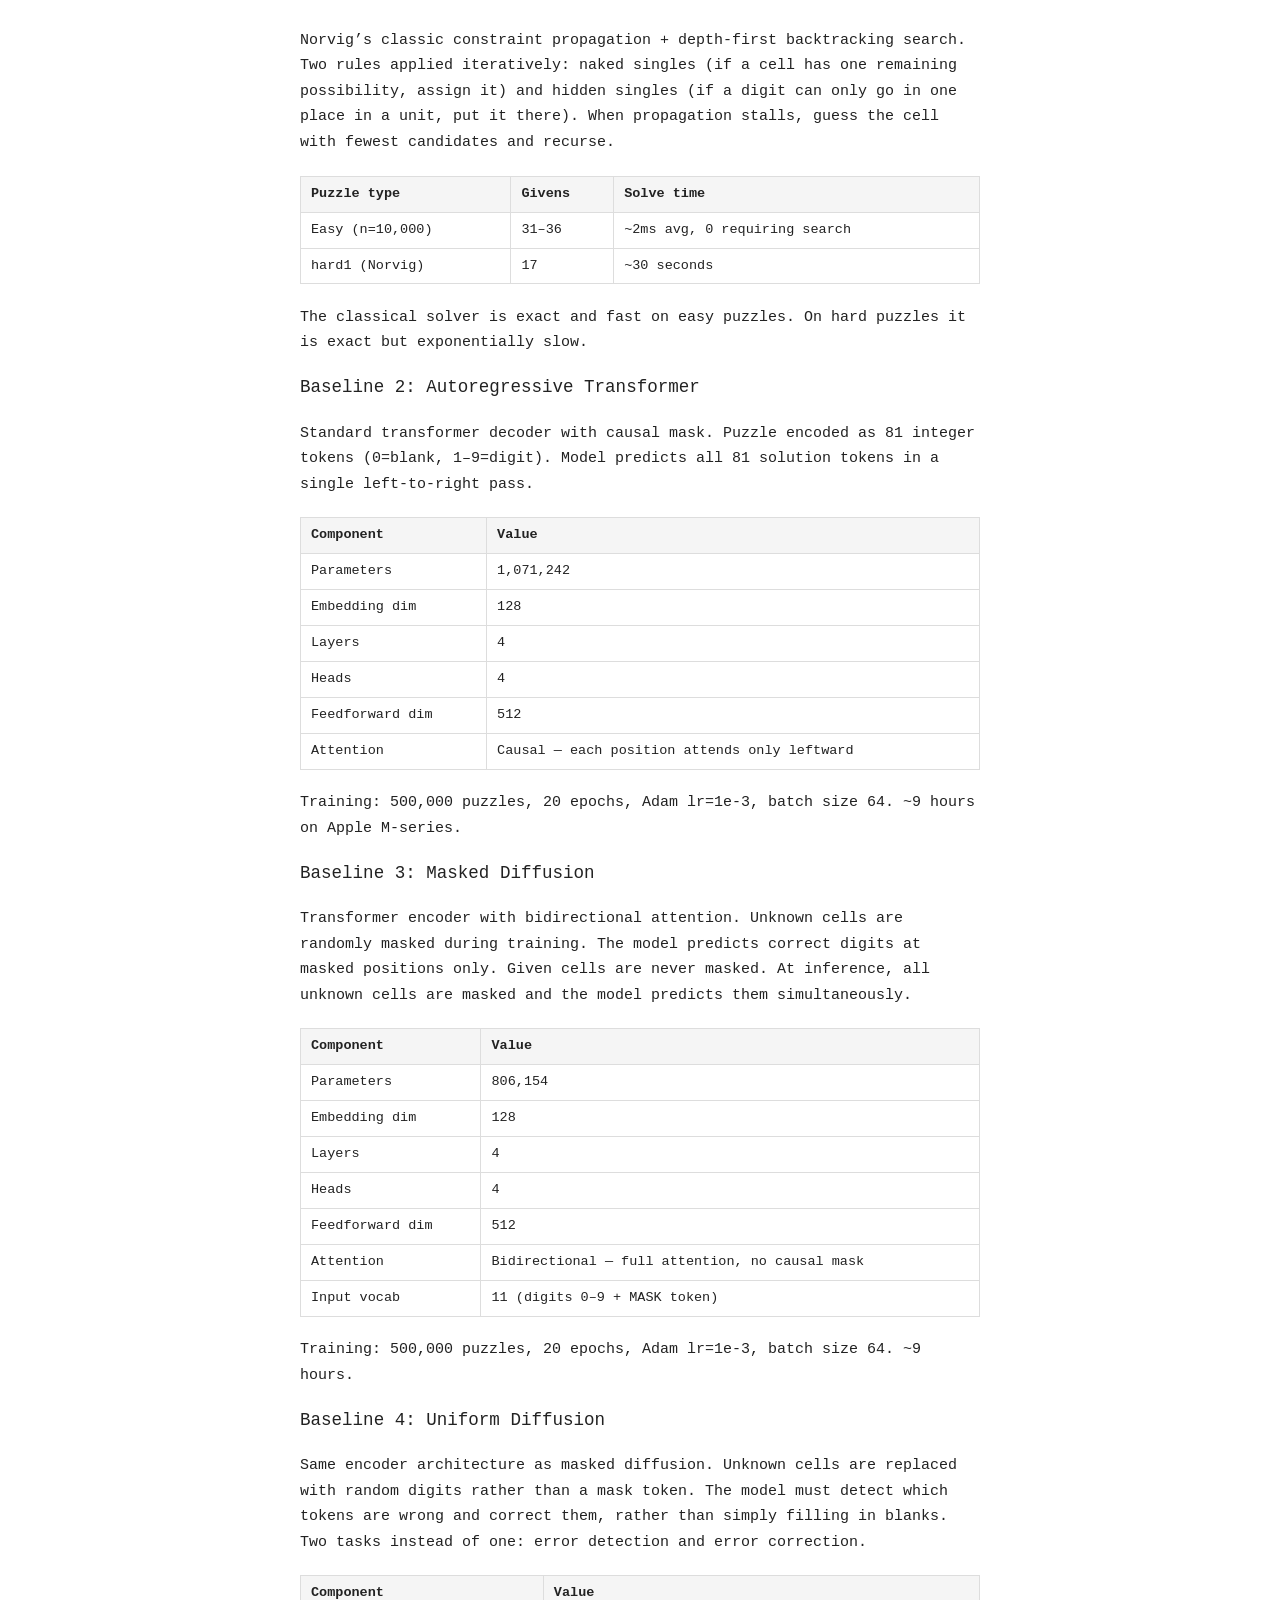
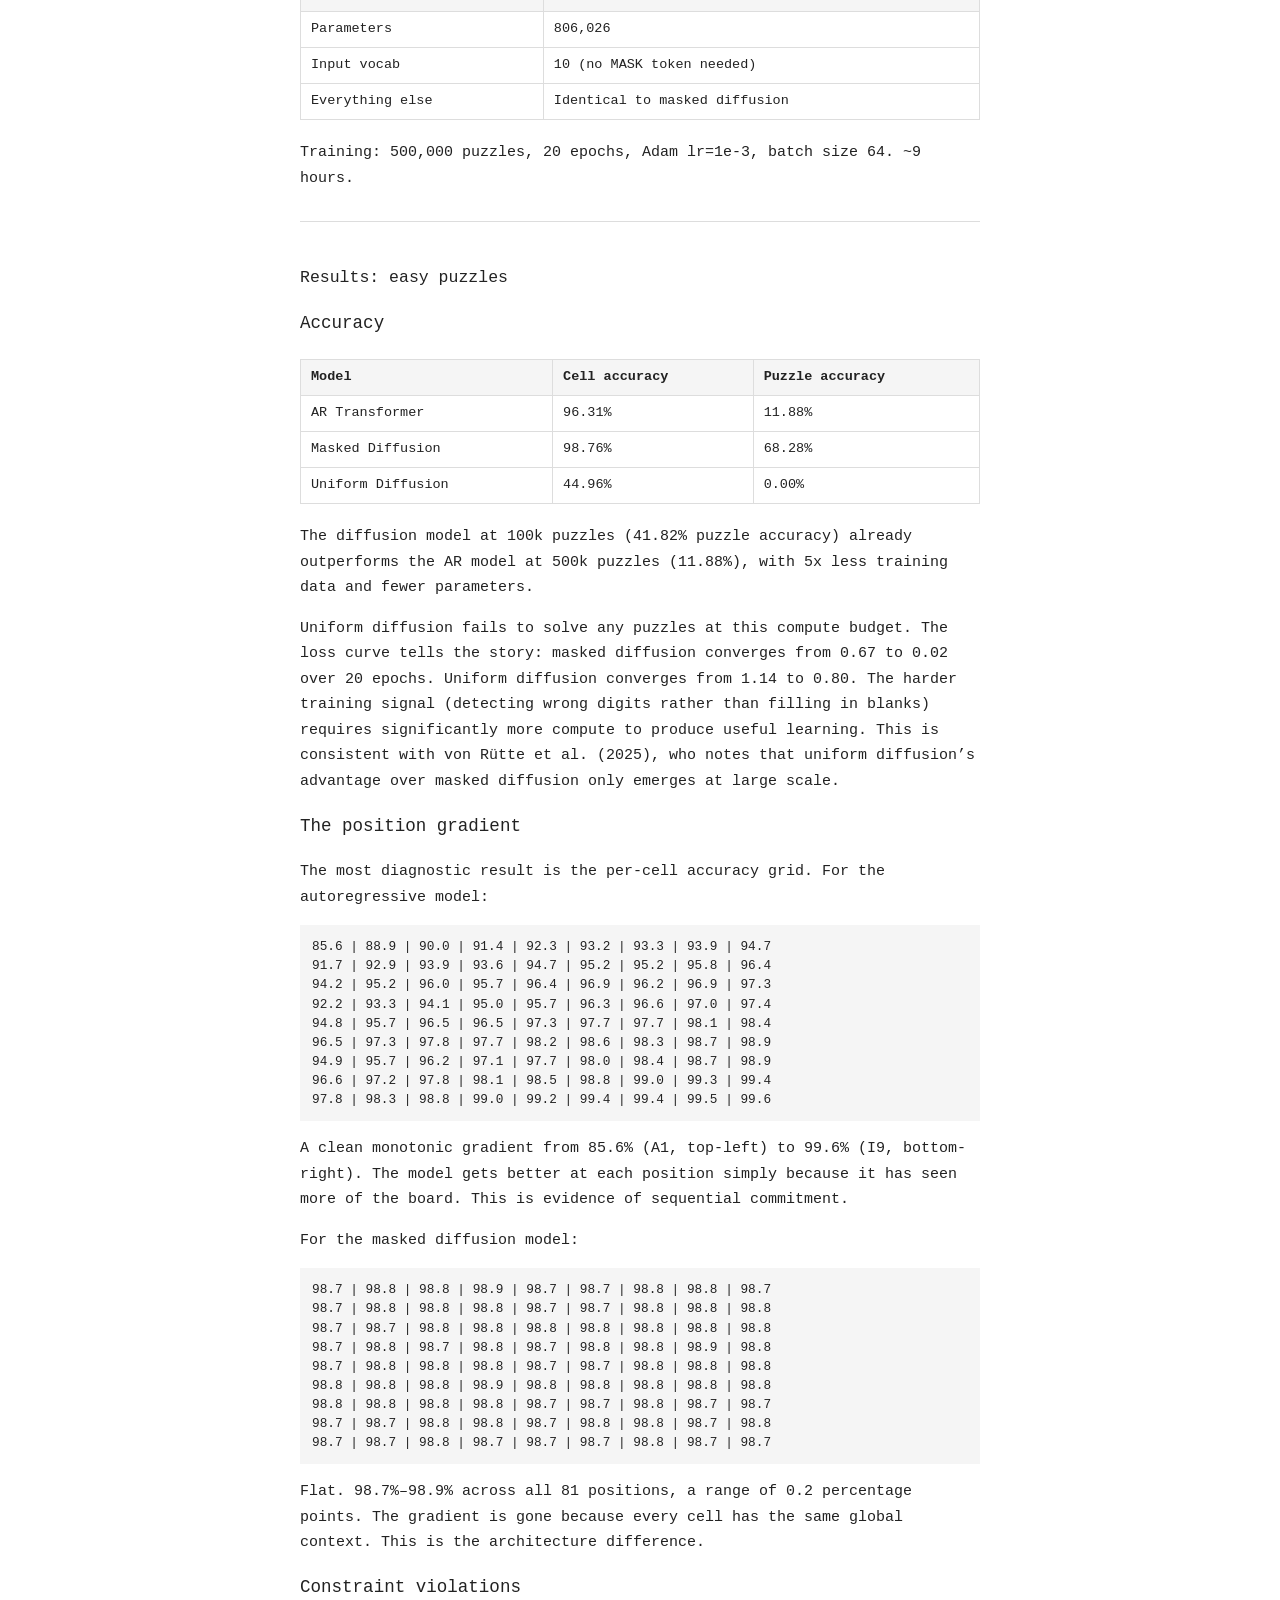
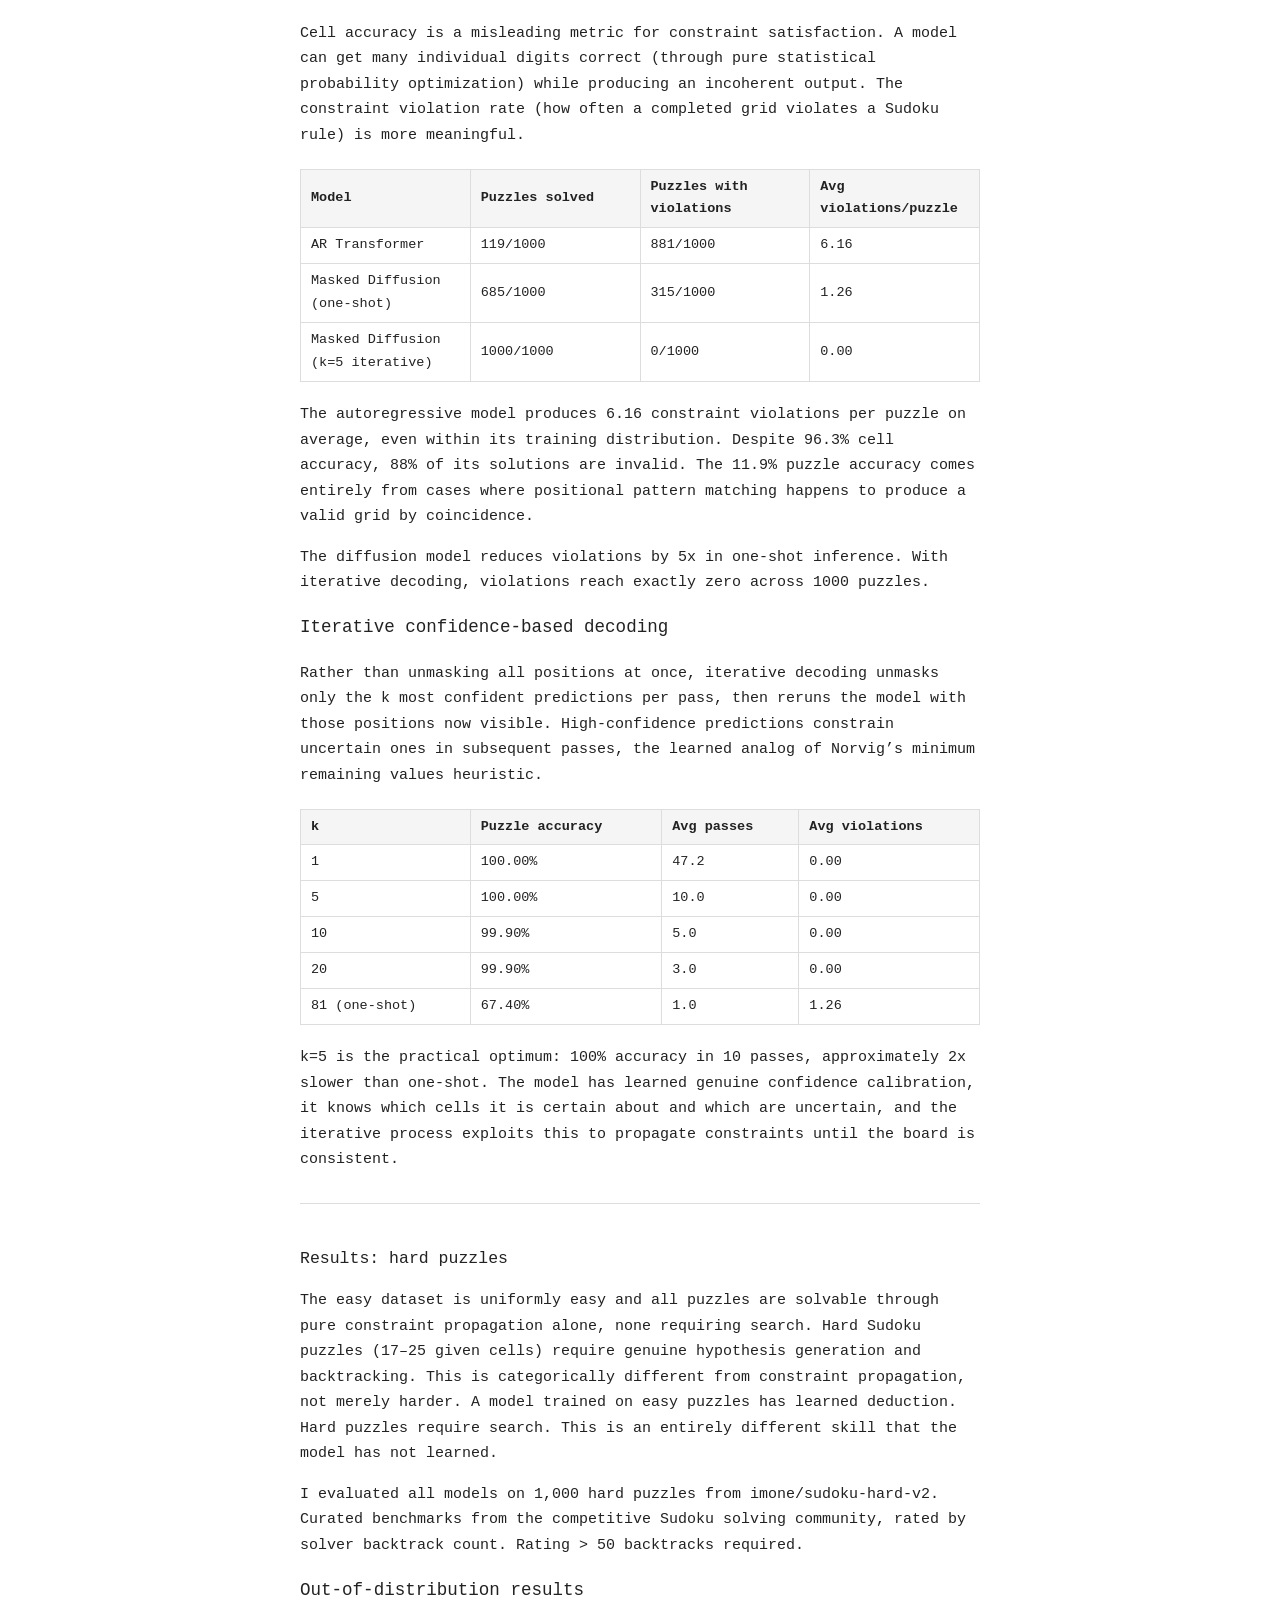
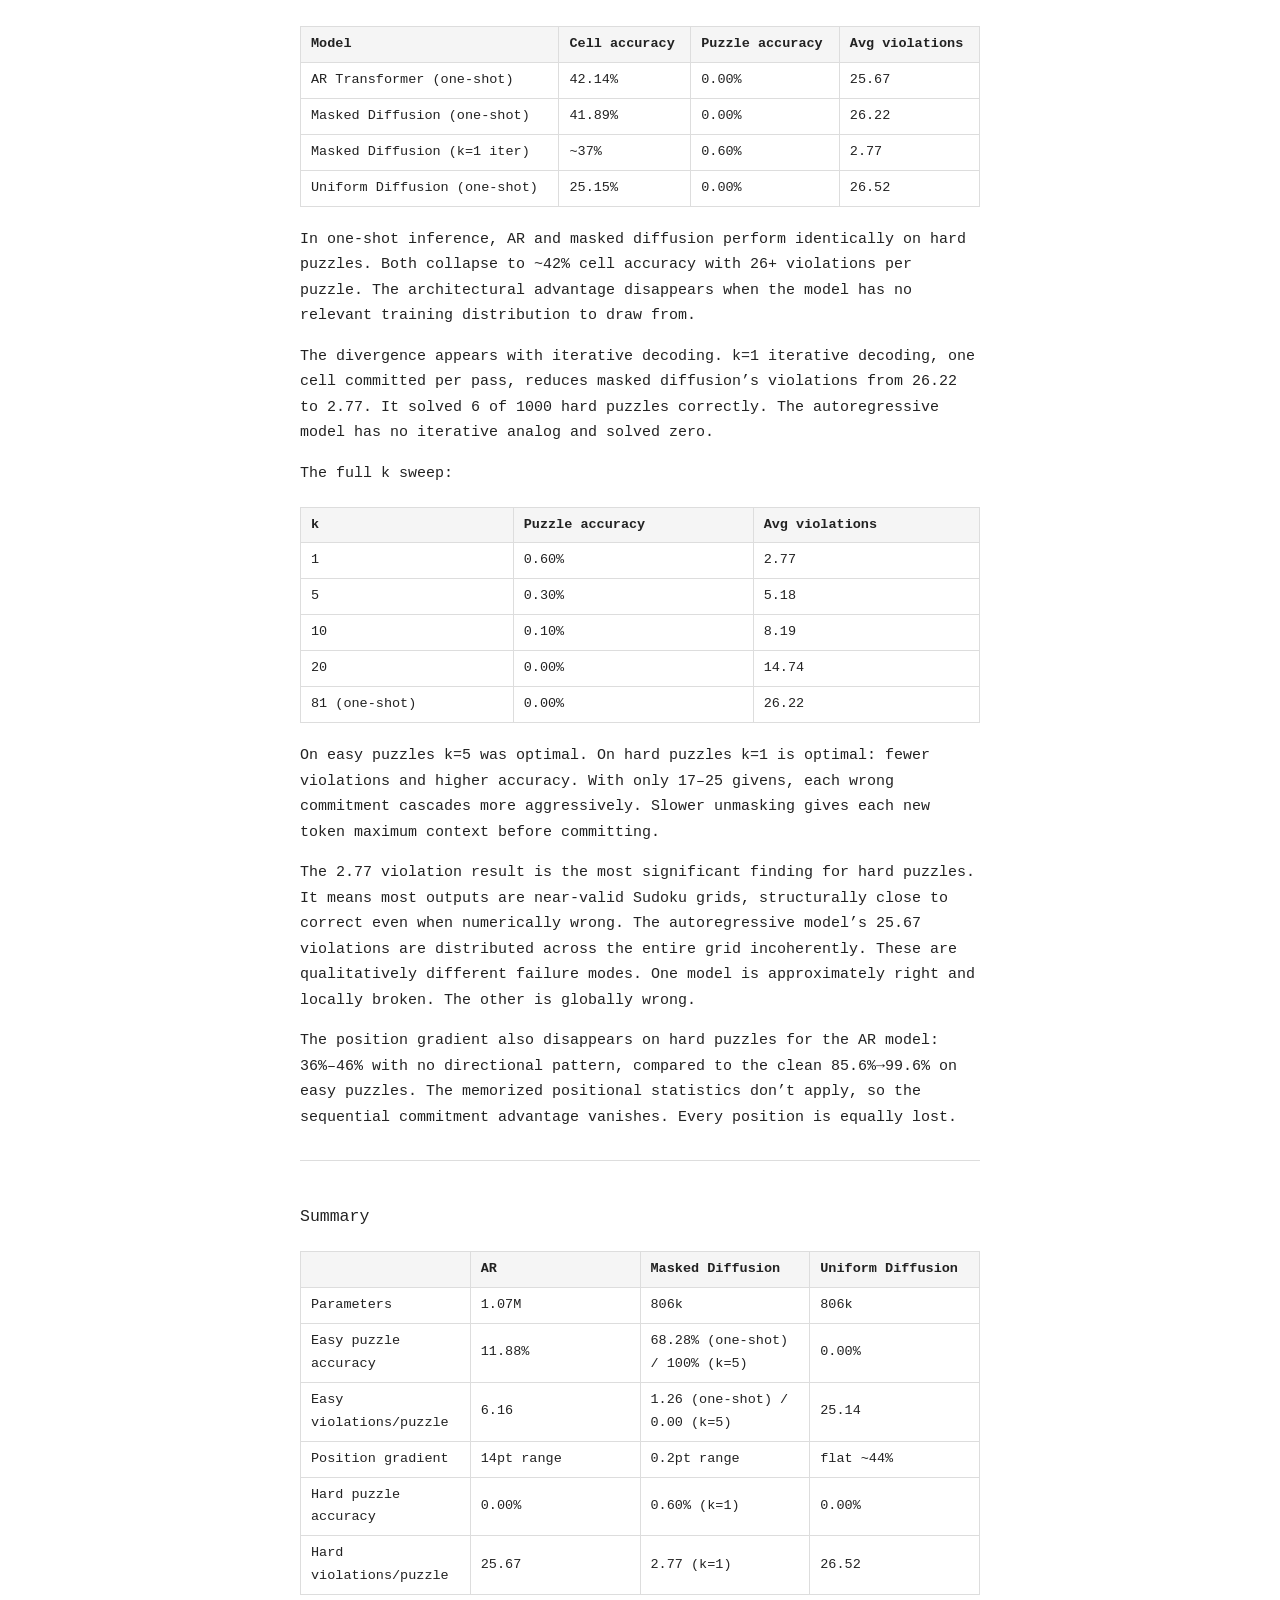
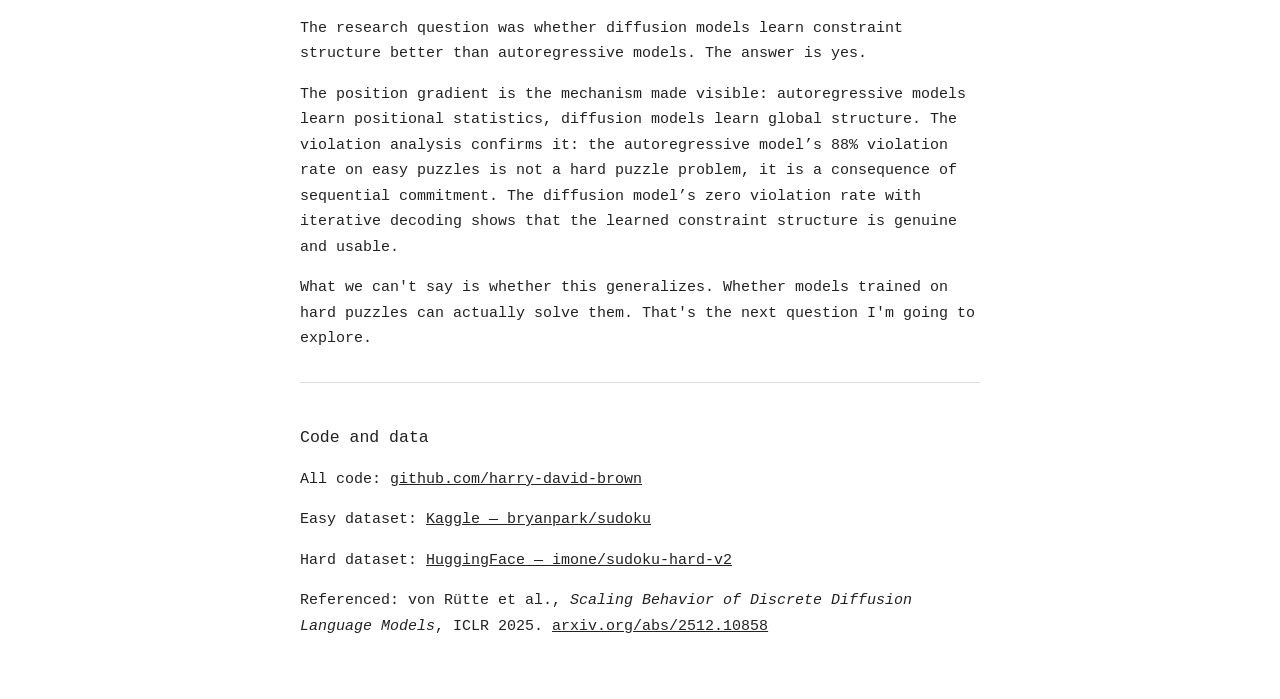
==== commit ae0c4293: "update" ====
--- a/post1.html
+++ b/post1.html
@@ -28,11 +28,8 @@
 </head>
 <body>
 <header id="title-block-header">
-<h1 class="title">Diffusion Models as Constraint Solvers</h1>
+<h1 class="title">Diffusion Models as Constraint Solvers: A Sudoku Benchmark</h1>
 </header>
-<h1
-id="diffusion-models-as-constraint-solvers-a-sudoku-benchmark">Diffusion
-Models as Constraint Solvers: A Sudoku Benchmark</h1>
 <p><em>April 2026</em></p>
 <hr />
 <p>I’m trying to use diffusion models to solve Sudoku puzzles. Specifically, to find better approximate solutions within the same compute budget as classical approaches. This post documents what I built and what I found, and why architecture matters.</p>
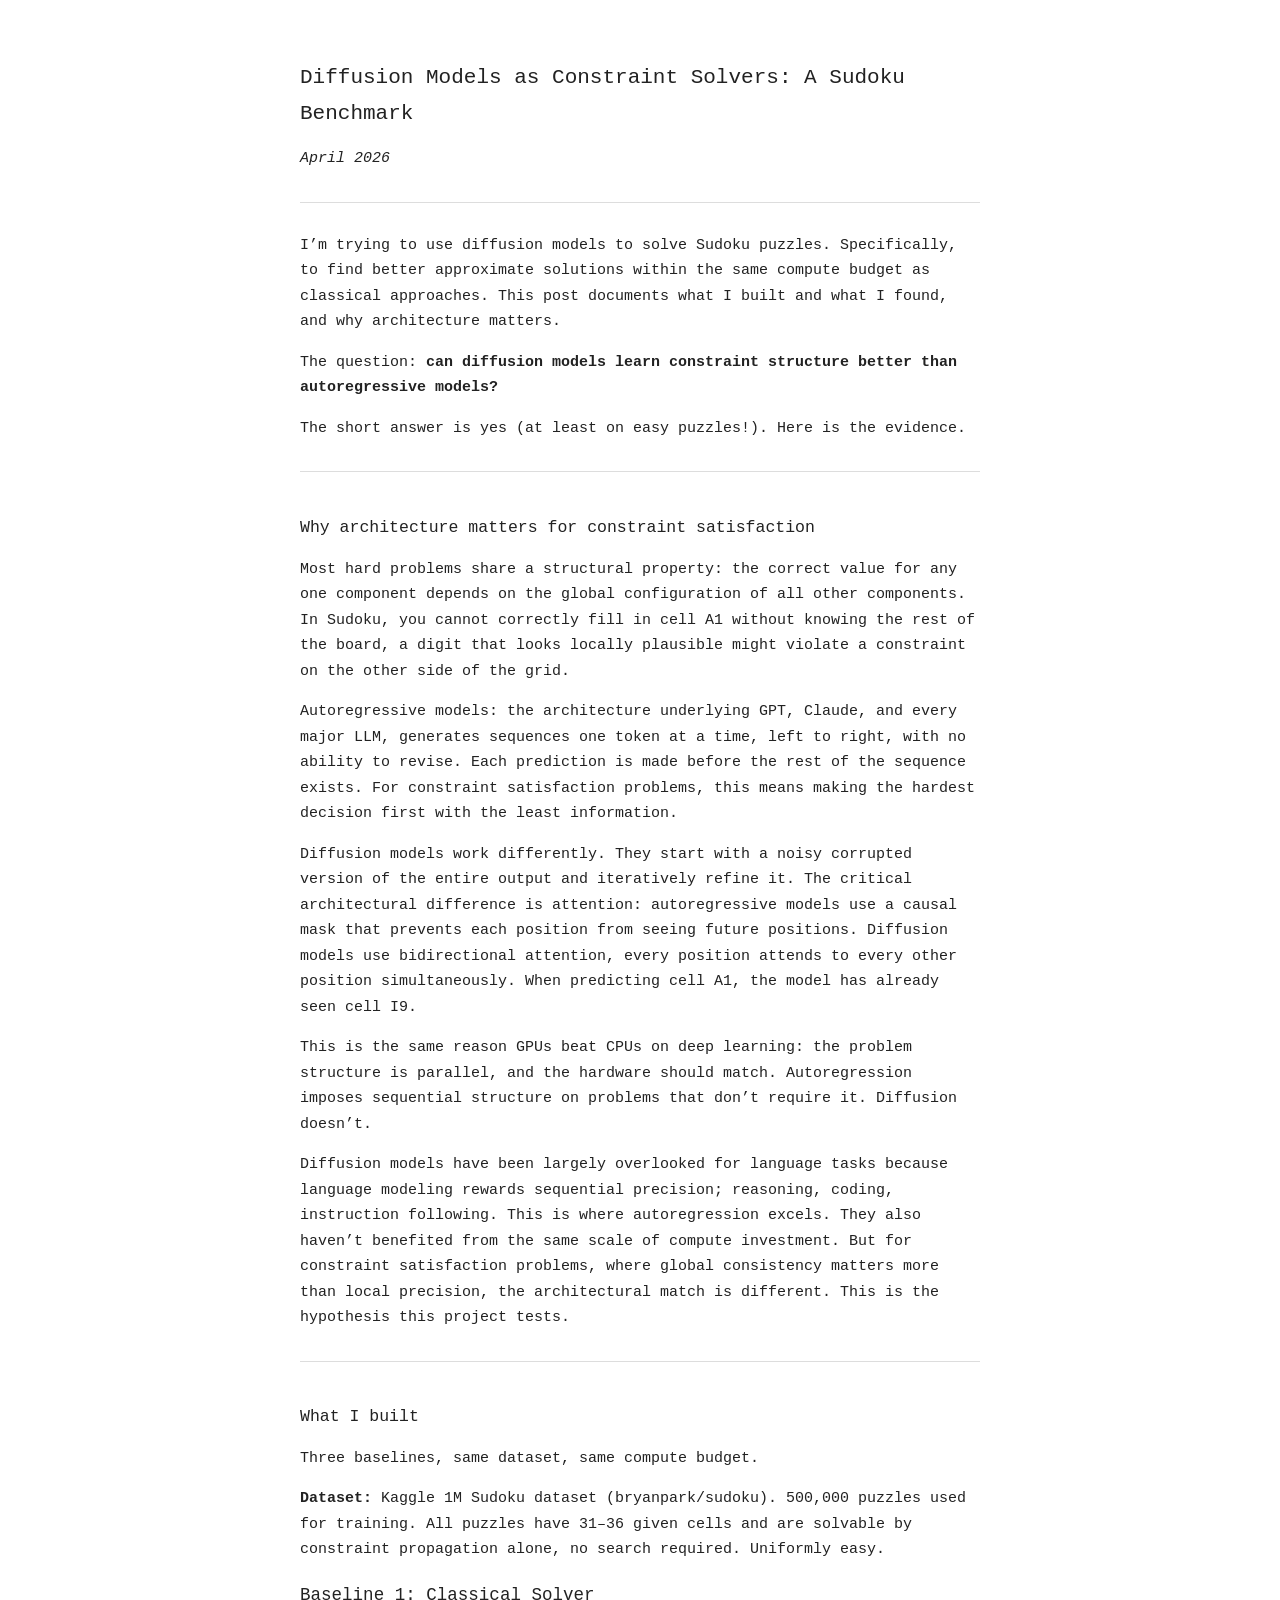
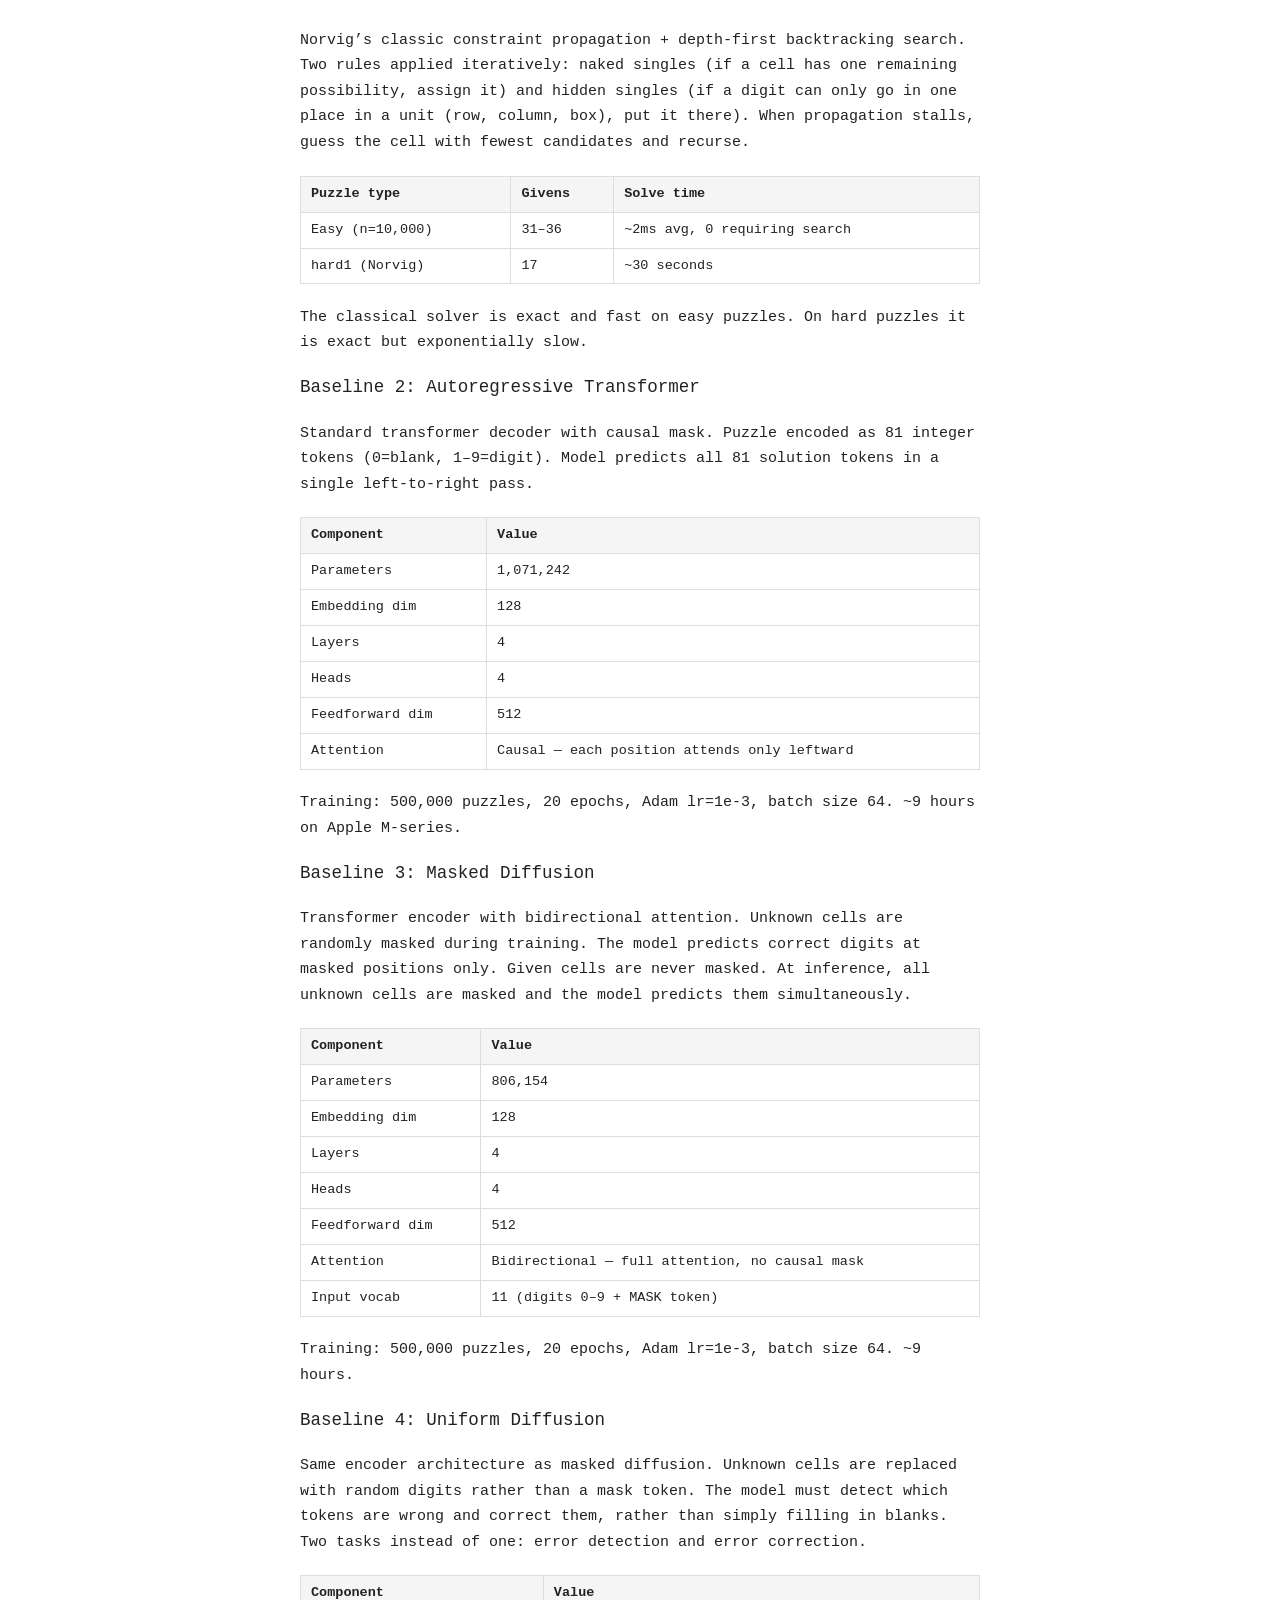
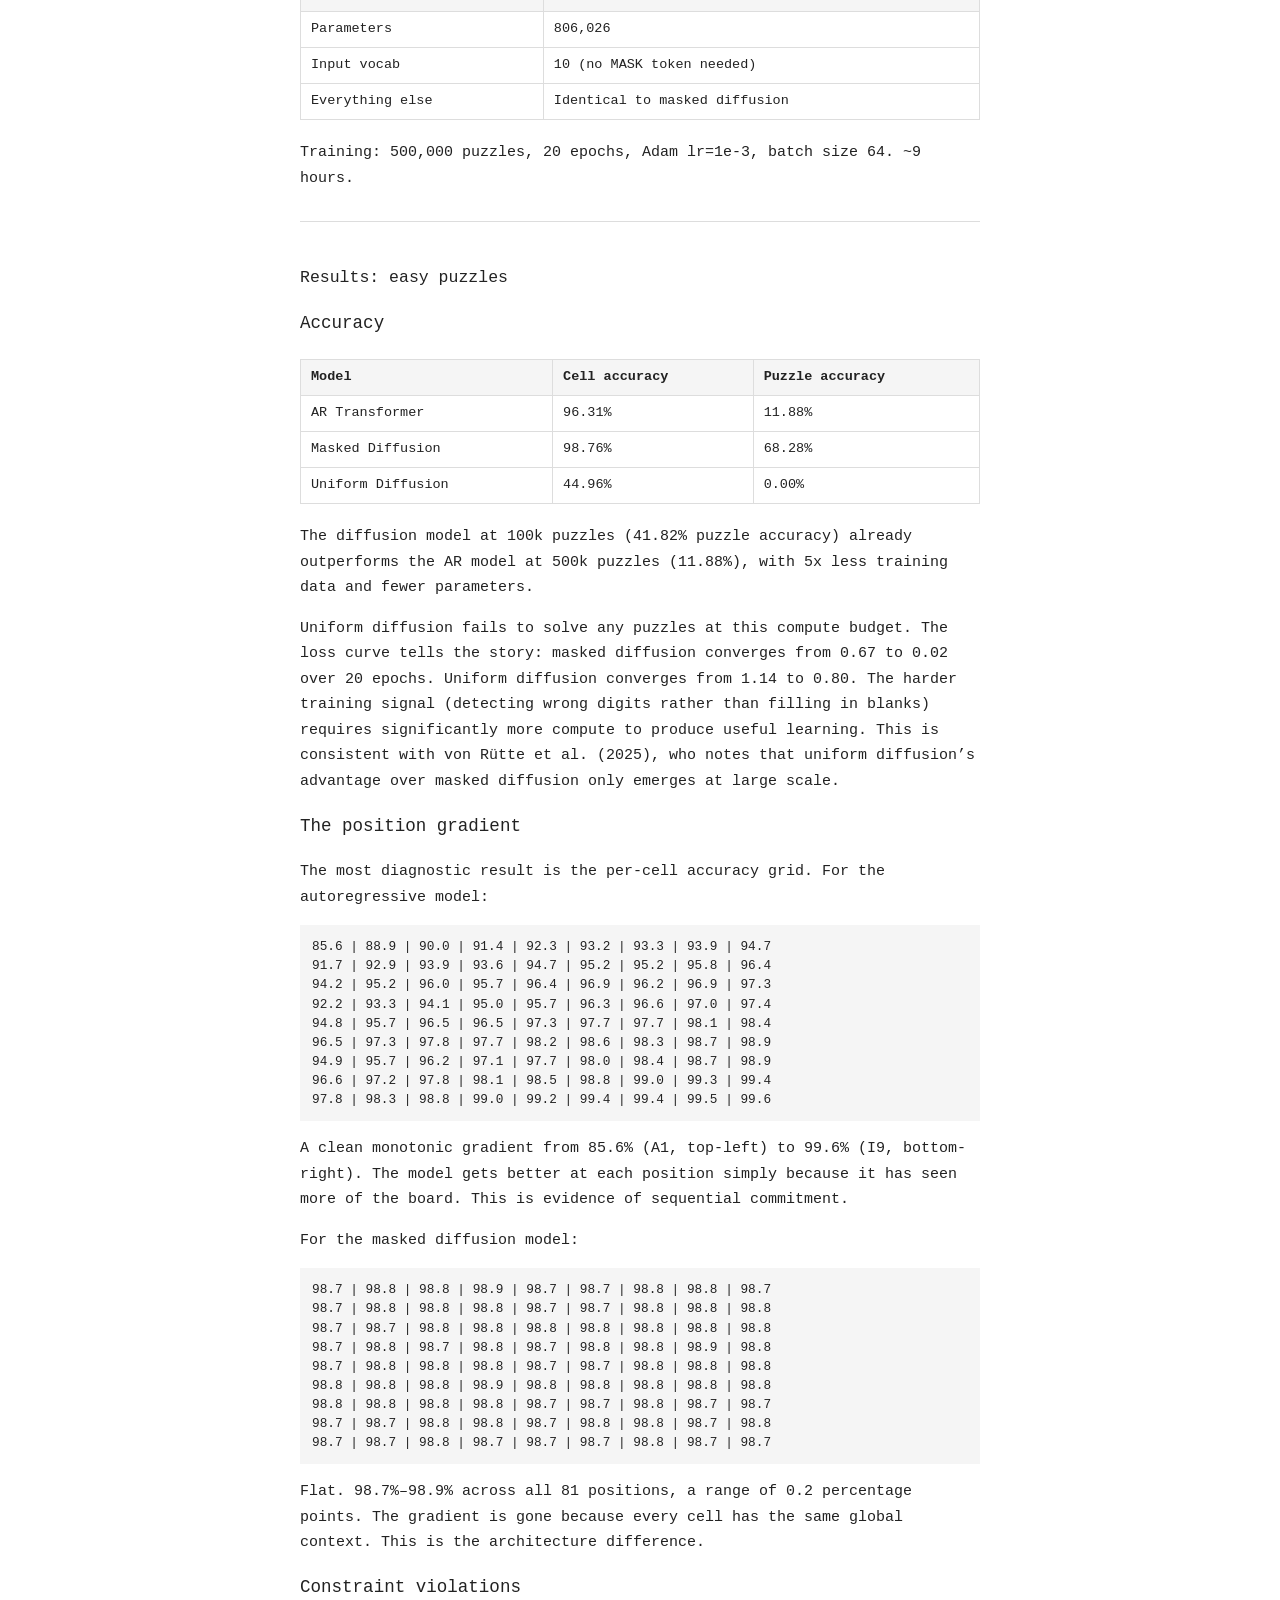
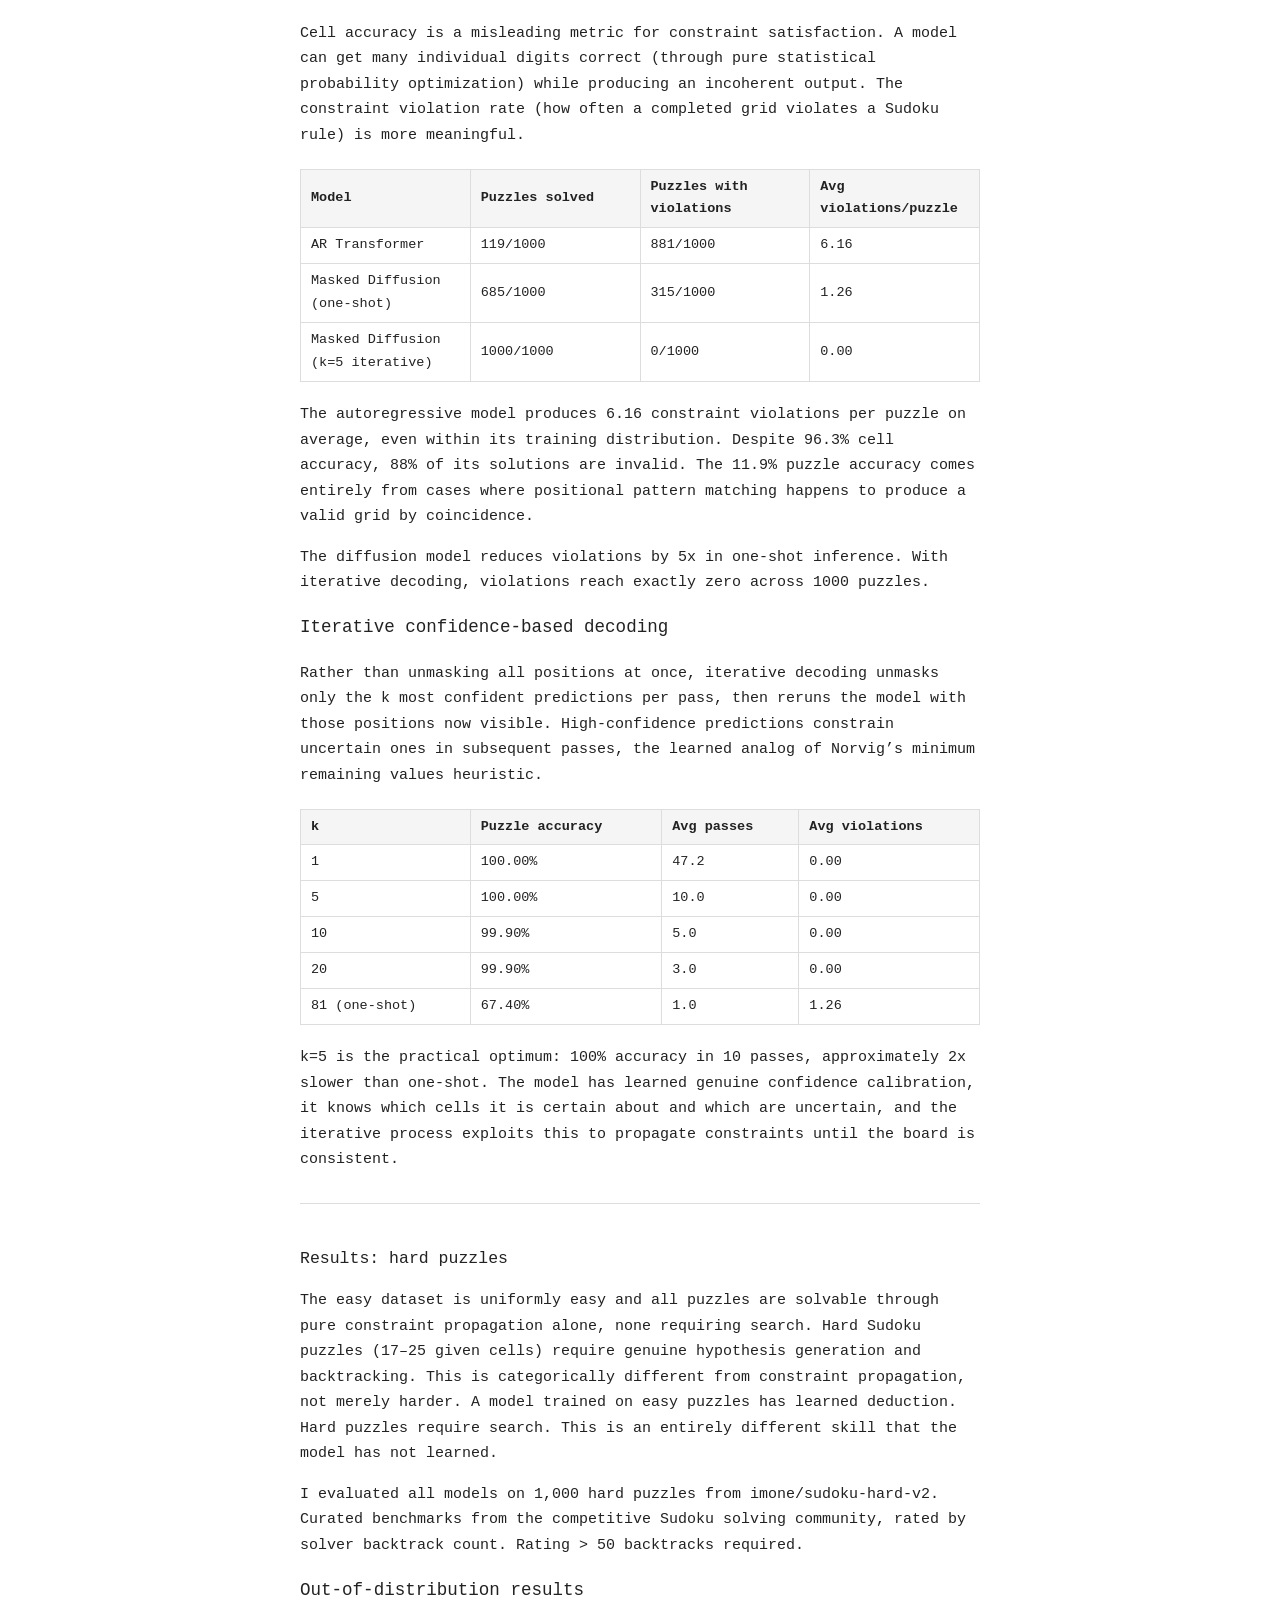
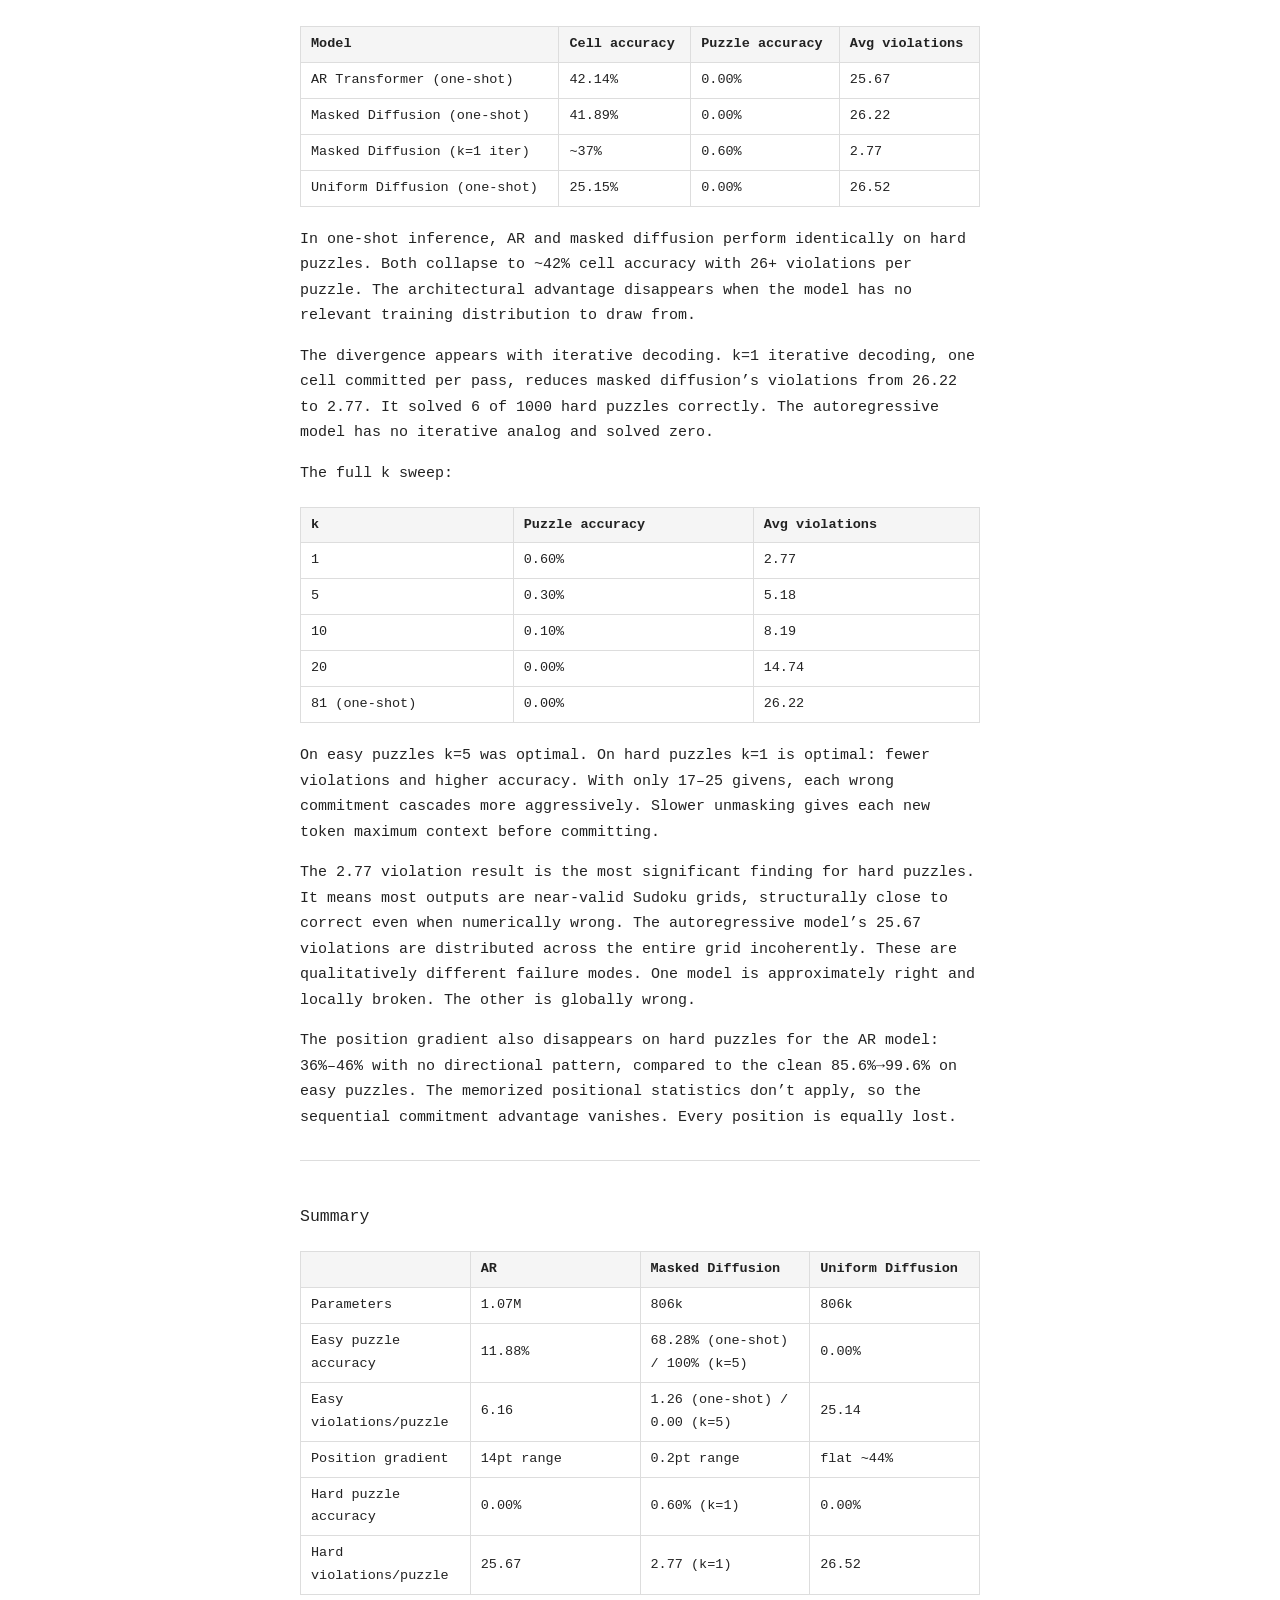
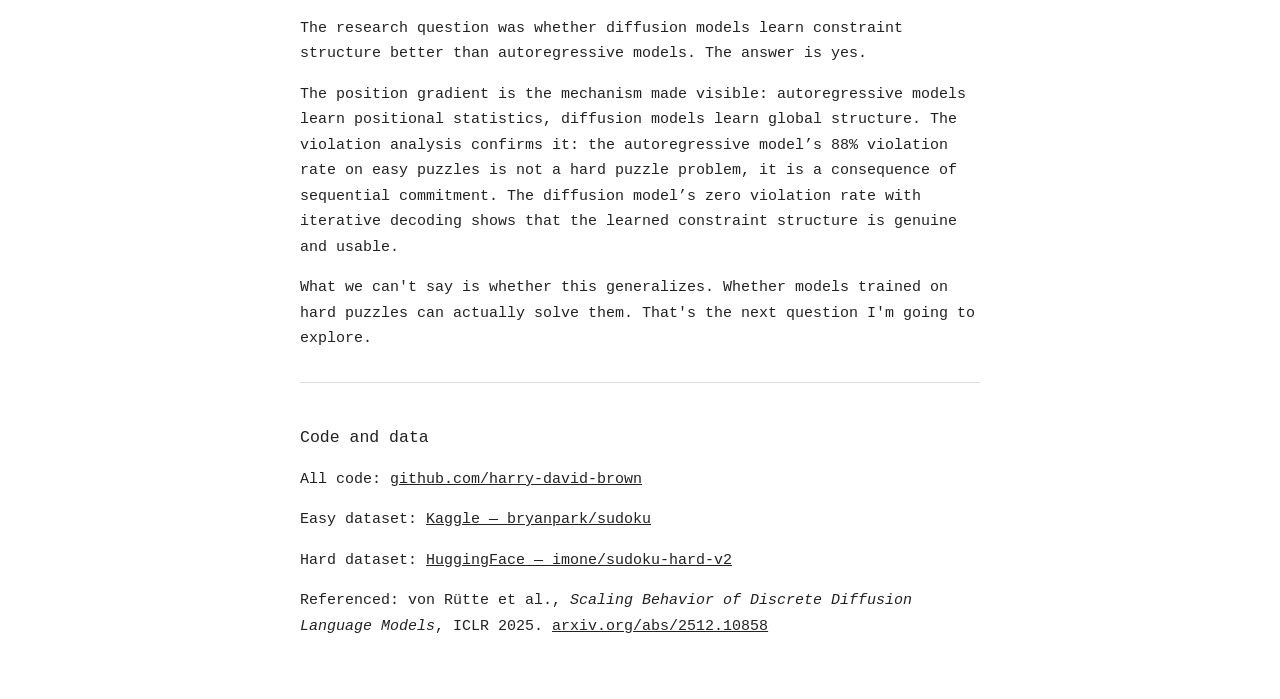
==== commit 09840083: "update" ====
--- a/post1.html
+++ b/post1.html
@@ -79,7 +79,7 @@
 <p>Norvig’s classic constraint propagation + depth-first backtracking search.
 Two rules applied iteratively: naked singles (if a cell has one
 remaining possibility, assign it) and hidden singles (if a digit can
-only go in one place in a unit, put it there). When propagation stalls,
+only go in one place in a unit (row, column, box), put it there). When propagation stalls,
 guess the cell with fewest candidates and recurse.</p>
 <table>
 <thead>
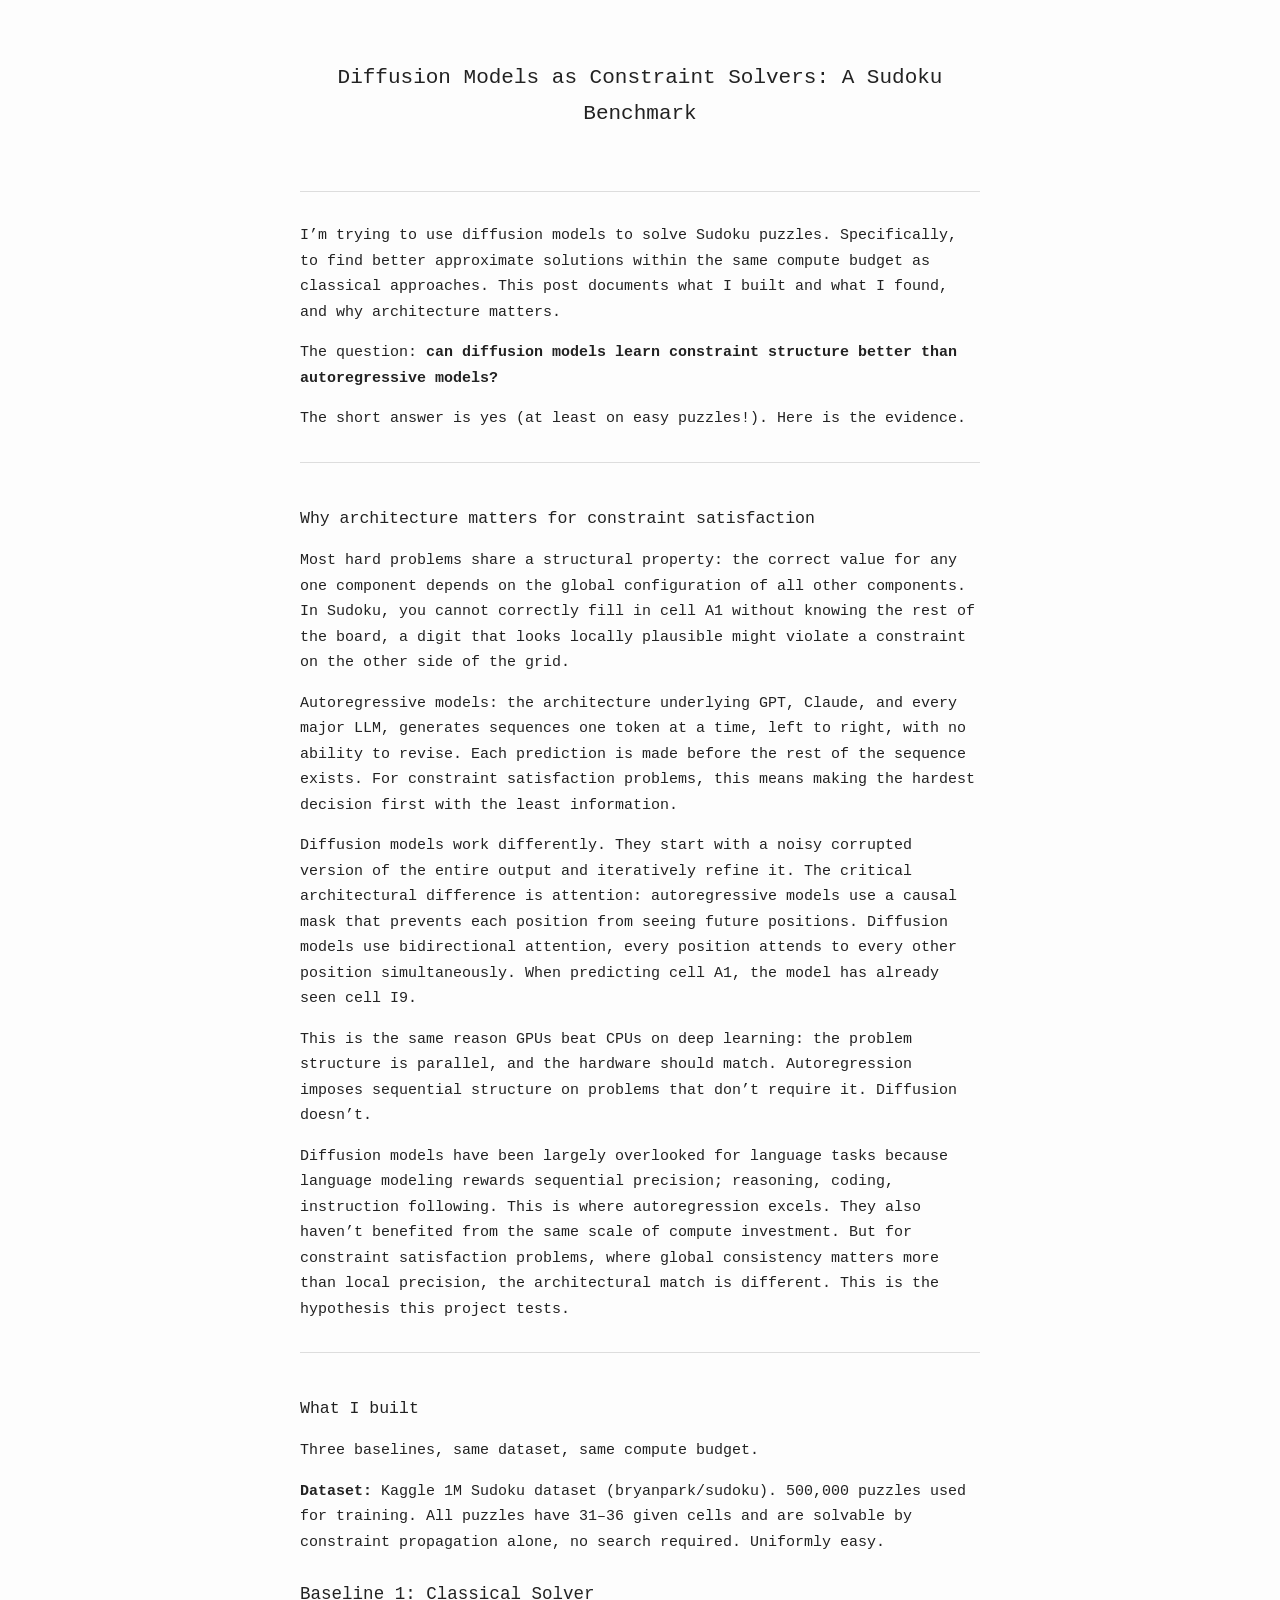
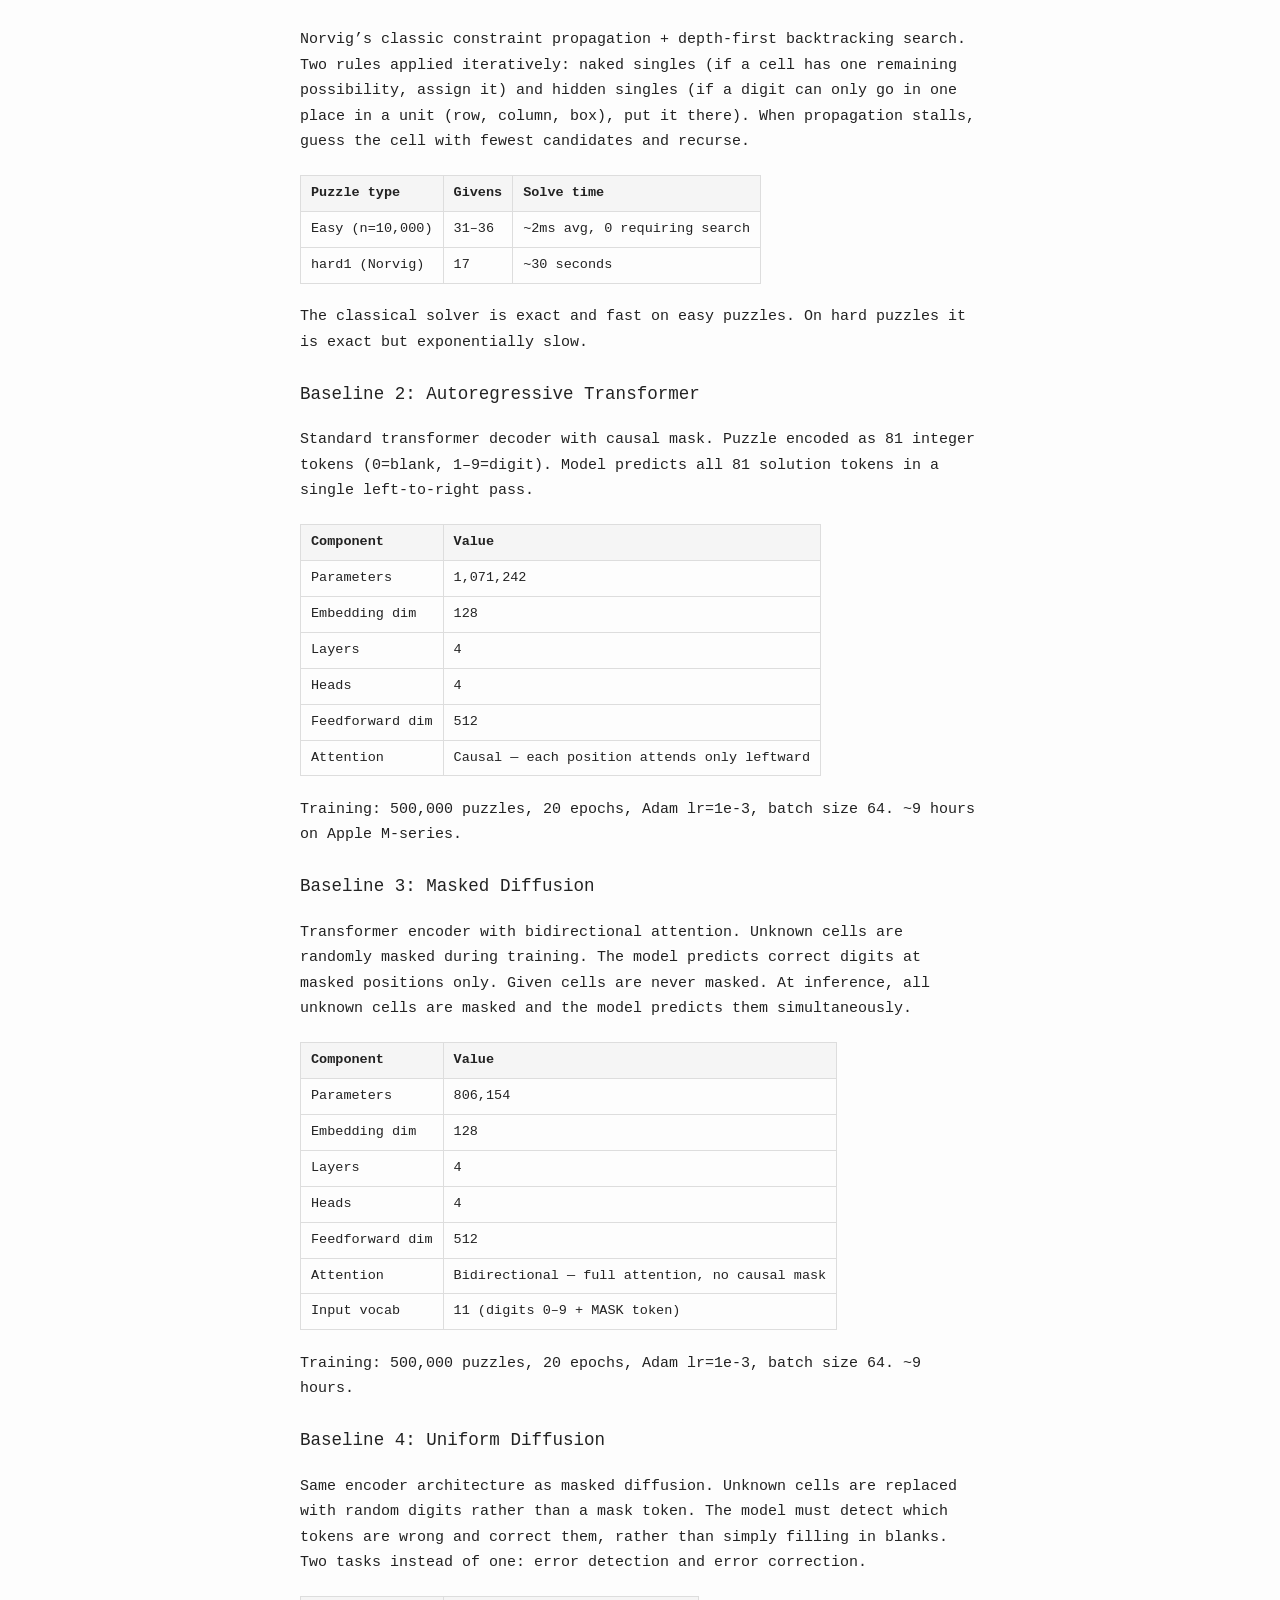
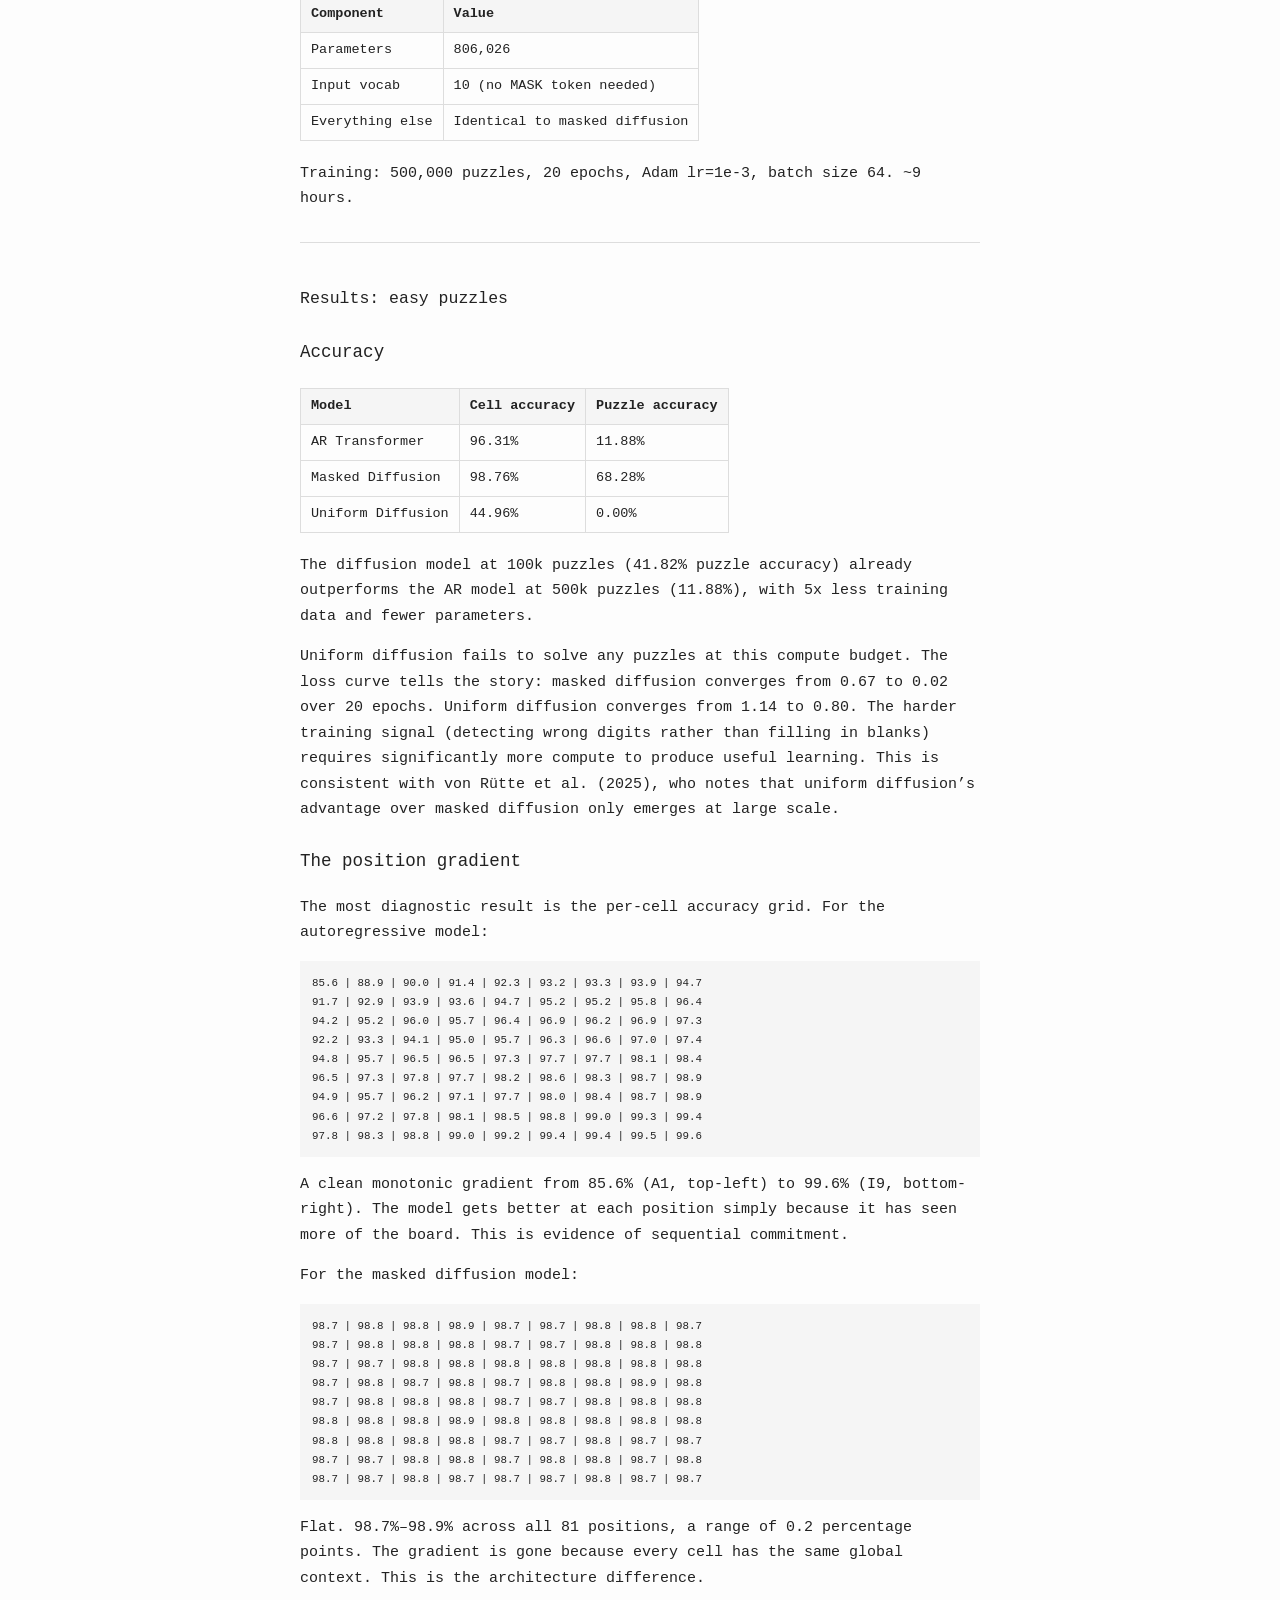
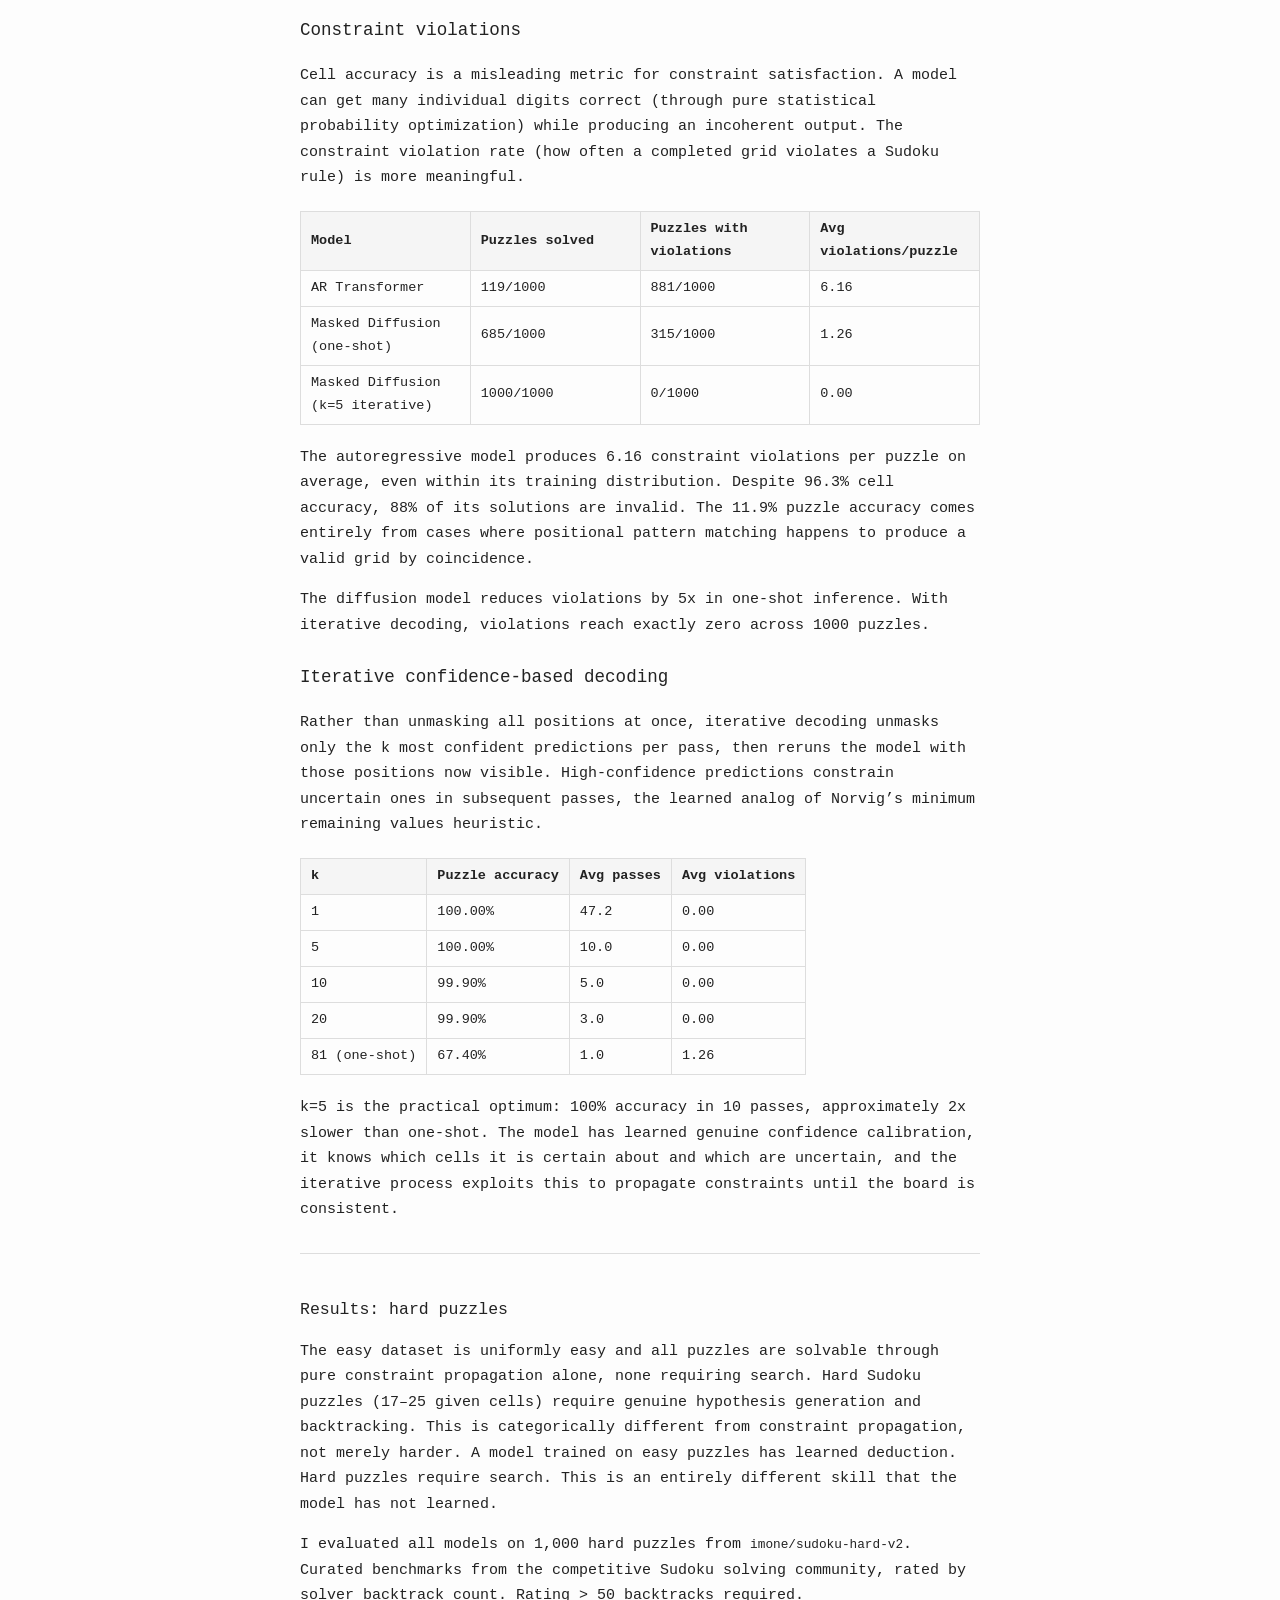
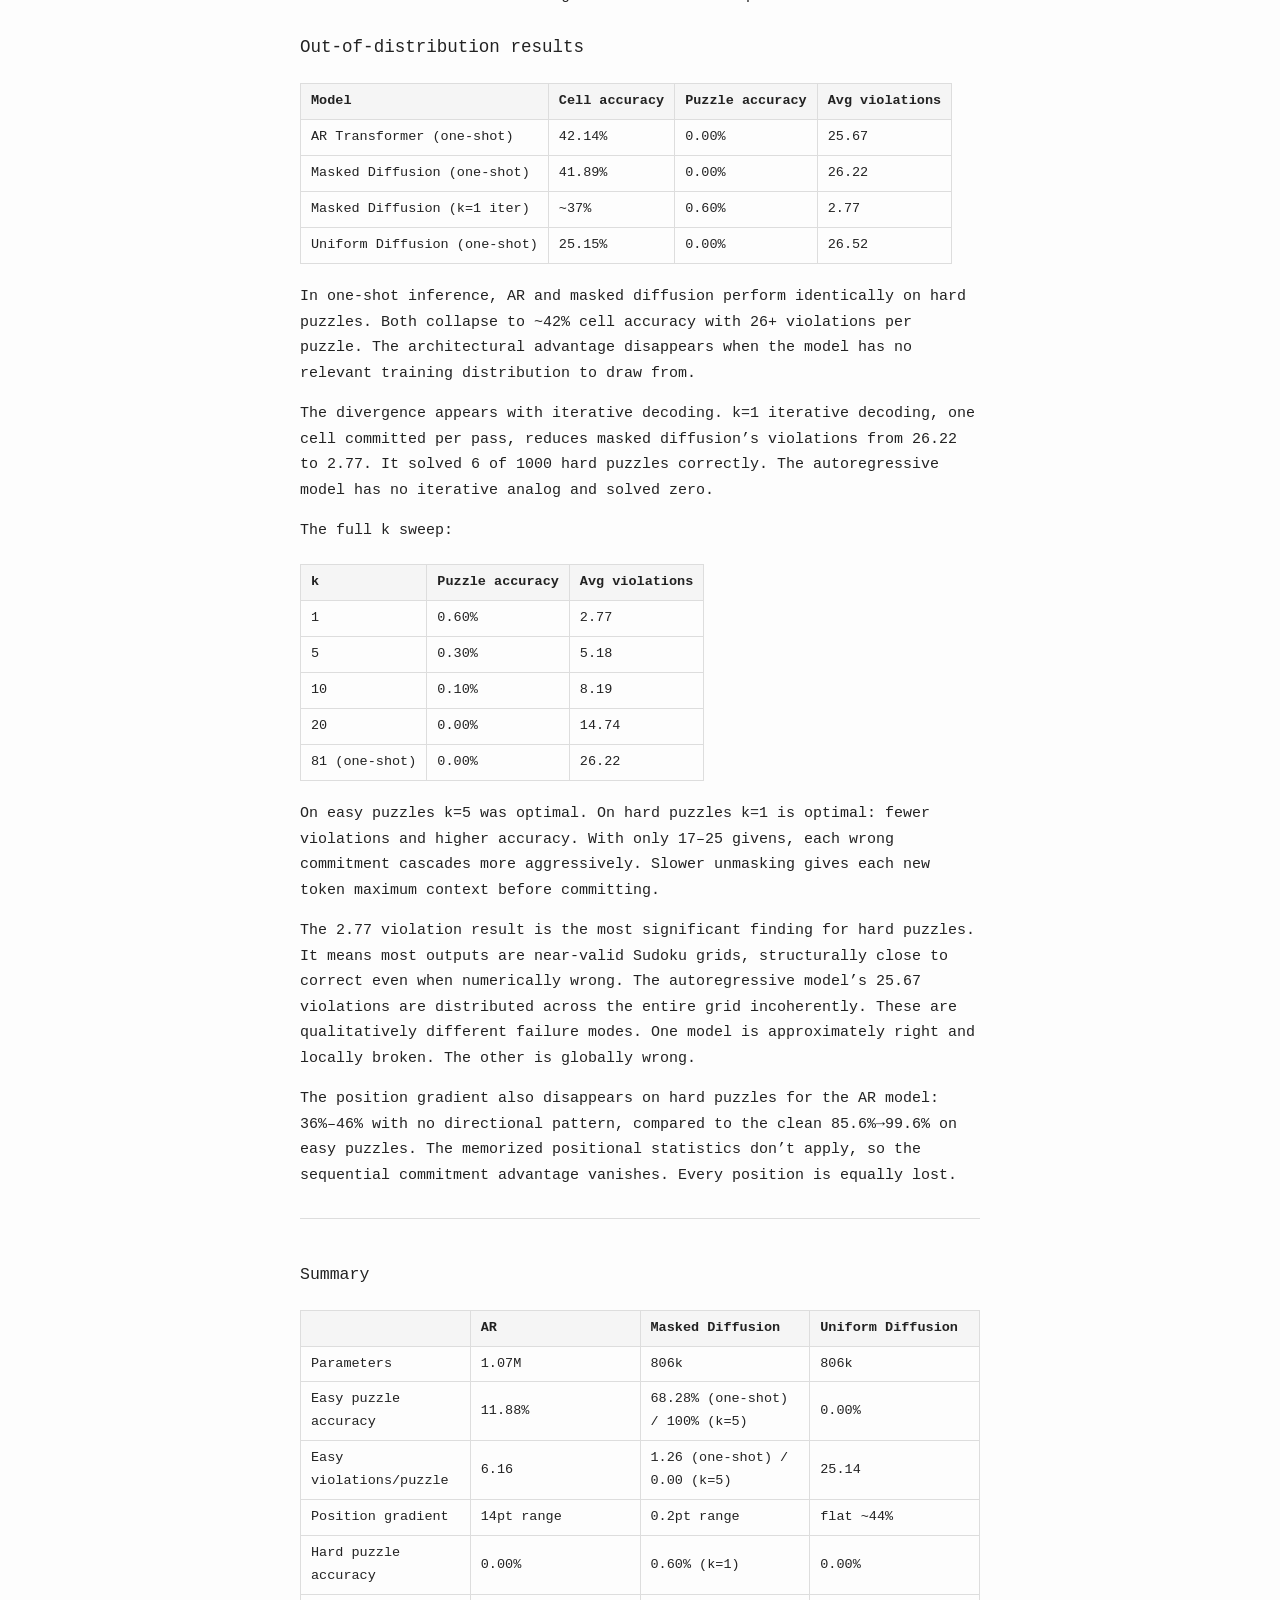
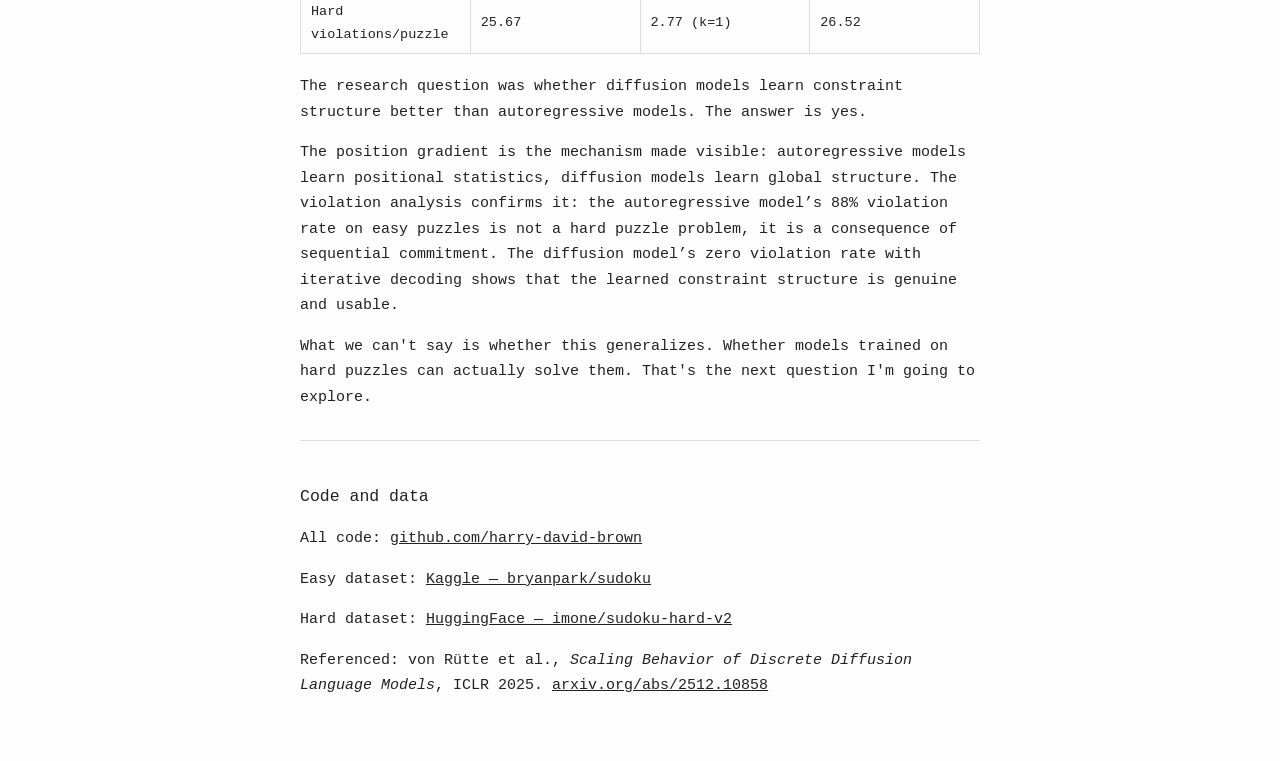
==== commit b52f3567: "update" ====
--- a/post1.html
+++ b/post1.html
@@ -4,17 +4,159 @@
   <meta charset="utf-8" />
   <meta name="generator" content="pandoc" />
   <meta name="viewport" content="width=device-width, initial-scale=1.0, user-scalable=yes" />
-  <title>Diffusion Models as Constraint Solvers</title>
+  <title>diffusion models as constraint solvers</title>
   <style>
-    /* Default styles provided by pandoc.
-    ** See https://pandoc.org/MANUAL.html#variables-for-html for config info.
-    */
+    html {
+      color: #1a1a1a;
+      background-color: #fdfdfd;
+    }
+    body {
+      margin: 0 auto;
+      max-width: 36em;
+      padding-left: 50px;
+      padding-right: 50px;
+      padding-top: 50px;
+      padding-bottom: 50px;
+      hyphens: auto;
+      overflow-wrap: break-word;
+      text-rendering: optimizeLegibility;
+      font-kerning: normal;
+    }
+    @media (max-width: 600px) {
+      body {
+        font-size: 0.9em;
+        padding: 12px;
+      }
+      h1 {
+        font-size: 1.8em;
+      }
+    }
+    @media print {
+      html {
+        background-color: white;
+      }
+      body {
+        background-color: transparent;
+        color: black;
+        font-size: 12pt;
+      }
+      p, h2, h3 {
+        orphans: 3;
+        widows: 3;
+      }
+      h2, h3, h4 {
+        page-break-after: avoid;
+      }
+    }
+    p {
+      margin: 1em 0;
+    }
+    a {
+      color: #1a1a1a;
+    }
+    a:visited {
+      color: #1a1a1a;
+    }
+    img {
+      max-width: 100%;
+    }
+    svg {
+      height: auto;
+      max-width: 100%;
+    }
+    h1, h2, h3, h4, h5, h6 {
+      margin-top: 1.4em;
+    }
+    h5, h6 {
+      font-size: 1em;
+      font-style: italic;
+    }
+    h6 {
+      font-weight: normal;
+    }
+    ol, ul {
+      padding-left: 1.7em;
+      margin-top: 1em;
+    }
+    li > ol, li > ul {
+      margin-top: 0;
+    }
+    blockquote {
+      margin: 1em 0 1em 1.7em;
+      padding-left: 1em;
+      border-left: 2px solid #e6e6e6;
+      color: #606060;
+    }
+    code {
+      white-space: pre-wrap;
+      font-family: Menlo, Monaco, Consolas, 'Lucida Console', monospace;
+      font-size: 85%;
+      margin: 0;
+      hyphens: manual;
+    }
+    pre {
+      margin: 1em 0;
+      overflow: auto;
+    }
+    pre code {
+      padding: 0;
+      overflow: visible;
+      overflow-wrap: normal;
+    }
+    .sourceCode {
+     background-color: transparent;
+     overflow: visible;
+    }
+    hr {
+      border: none;
+      border-top: 1px solid #1a1a1a;
+      height: 1px;
+      margin: 1em 0;
+    }
+    table {
+      margin: 1em 0;
+      border-collapse: collapse;
+      width: 100%;
+      overflow-x: auto;
+      display: block;
+      font-variant-numeric: lining-nums tabular-nums;
+    }
+    table caption {
+      margin-bottom: 0.75em;
+    }
+    tbody {
+      margin-top: 0.5em;
+      border-top: 1px solid #1a1a1a;
+      border-bottom: 1px solid #1a1a1a;
+    }
+    th {
+      border-top: 1px solid #1a1a1a;
+      padding: 0.25em 0.5em 0.25em 0.5em;
+    }
+    td {
+      padding: 0.125em 0.5em 0.25em 0.5em;
+    }
+    header {
+      margin-bottom: 4em;
+      text-align: center;
+    }
+    #TOC li {
+      list-style: none;
+    }
+    #TOC ul {
+      padding-left: 1.3em;
+    }
+    #TOC > ul {
+      padding-left: 0;
+    }
+    #TOC a:not(:hover) {
+      text-decoration: none;
+    }
     span.smallcaps{font-variant: small-caps;}
     div.columns{display: flex; gap: min(4vw, 1.5em);}
     div.column{flex: auto; overflow-x: auto;}
     div.hanging-indent{margin-left: 1.5em; text-indent: -1.5em;}
-    /* The extra [class] is a hack that increases specificity enough to
-       override a similar rule in reveal.js */
+
     ul.task-list[class]{list-style: none;}
     ul.task-list li input[type="checkbox"] {
       font-size: inherit;
@@ -30,7 +172,6 @@
 <header id="title-block-header">
 <h1 class="title">Diffusion Models as Constraint Solvers: A Sudoku Benchmark</h1>
 </header>
-<p><em>April 2026</em></p>
 <hr />
 <p>I’m trying to use diffusion models to solve Sudoku puzzles. Specifically, to find better approximate solutions within the same compute budget as classical approaches. This post documents what I built and what I found, and why architecture matters.</p>
 <p>The question: <strong>can diffusion models learn constraint
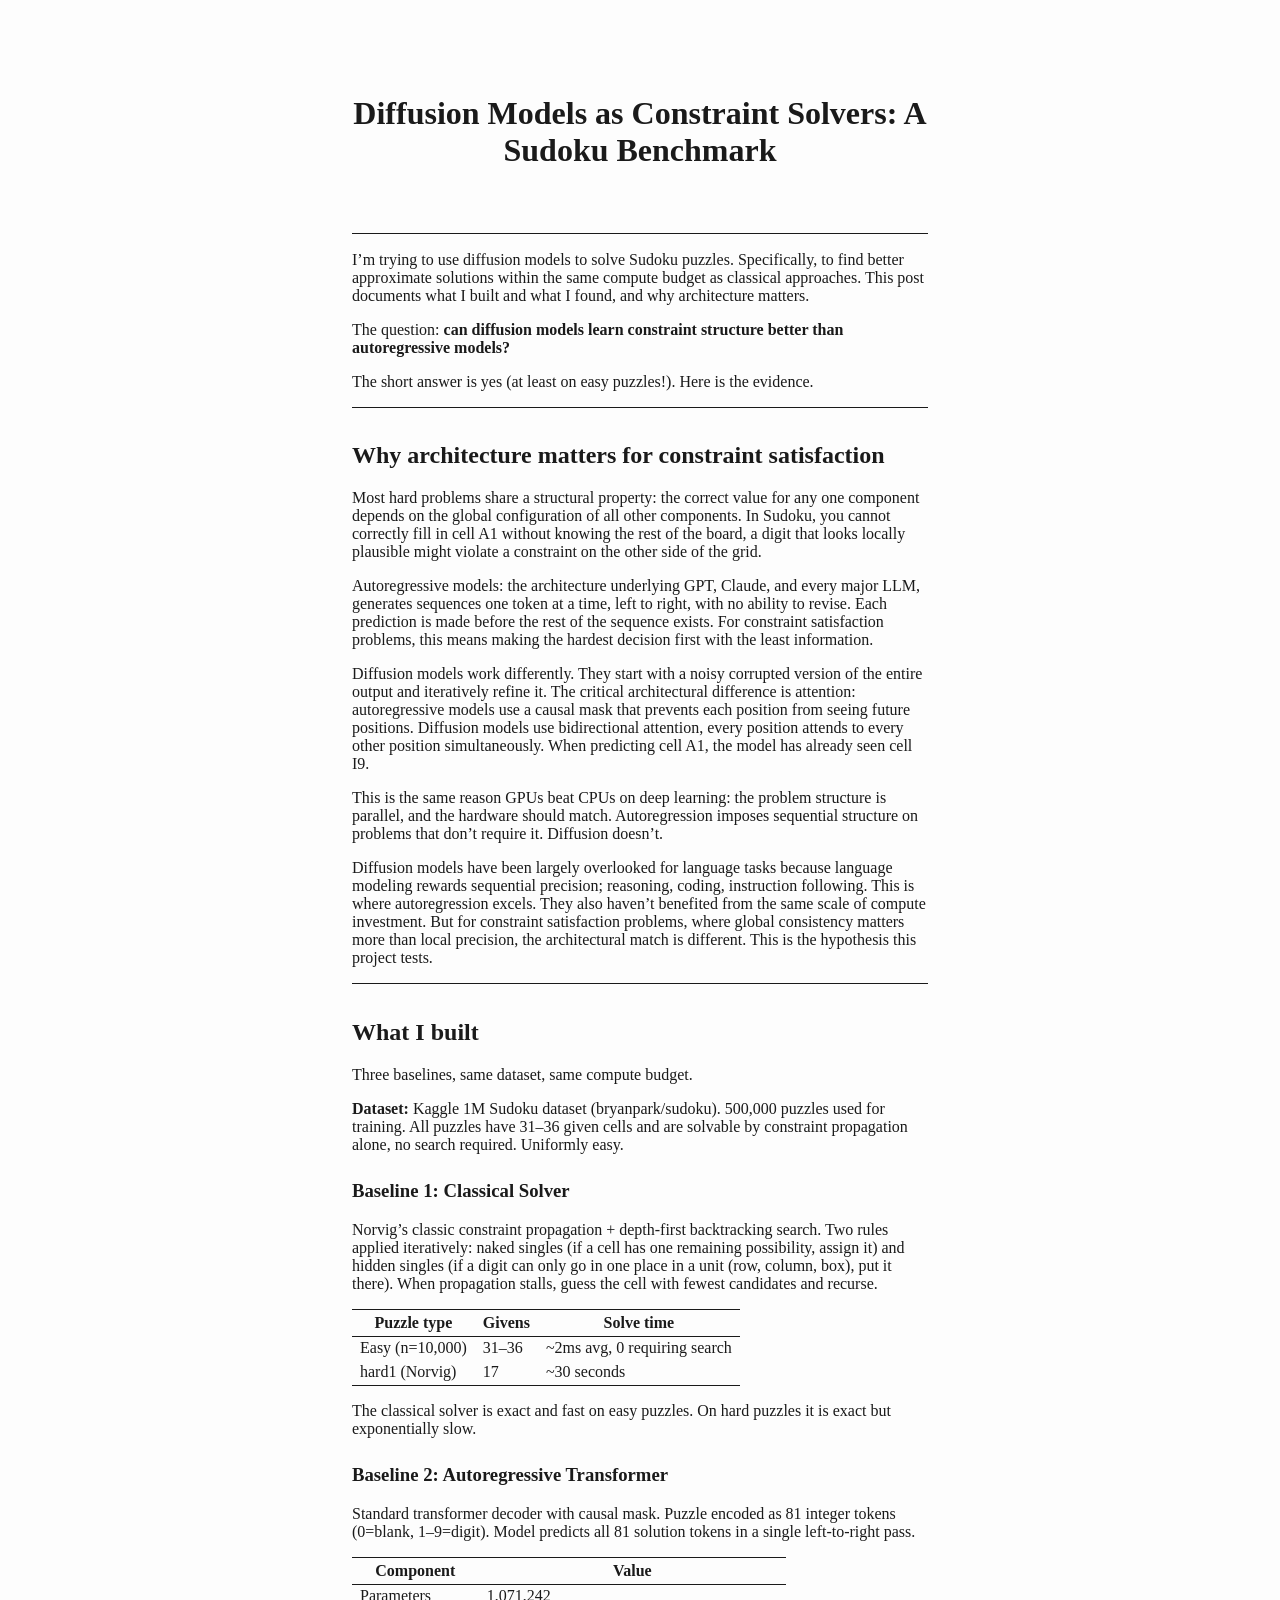
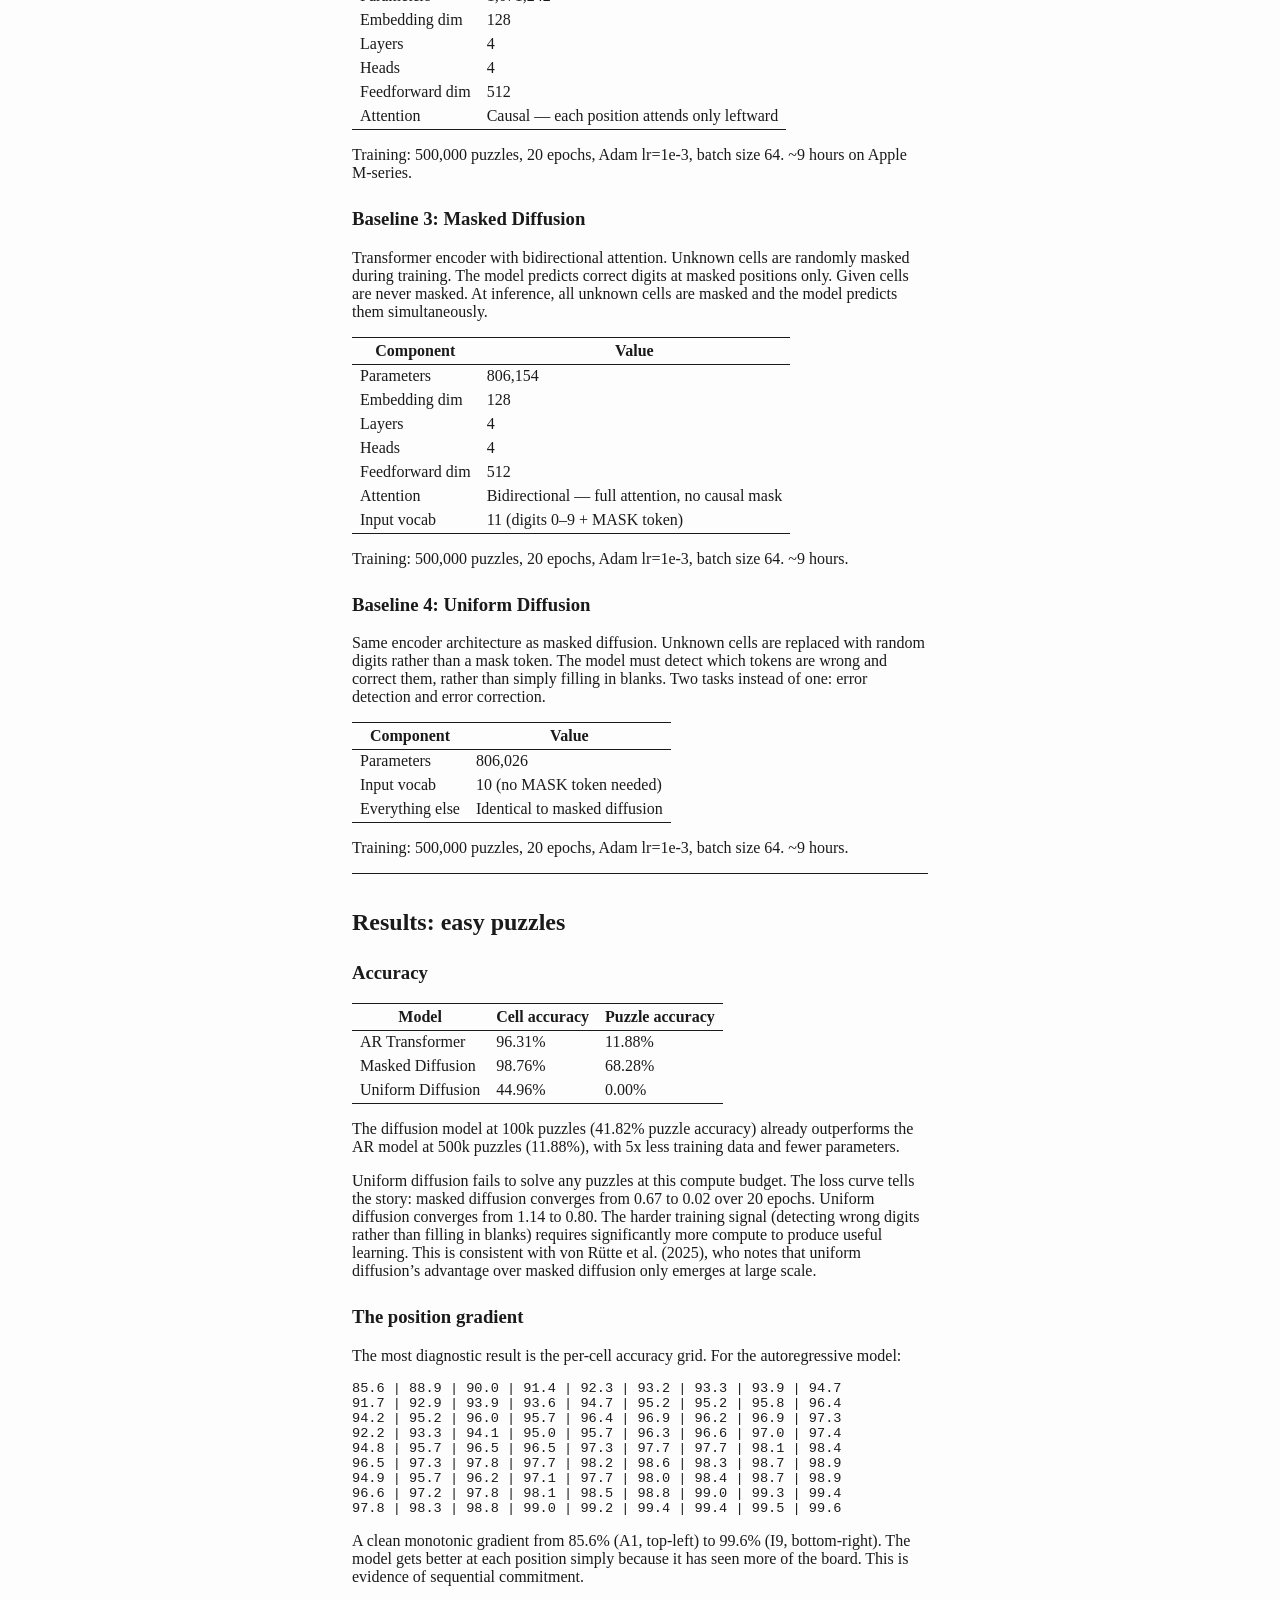
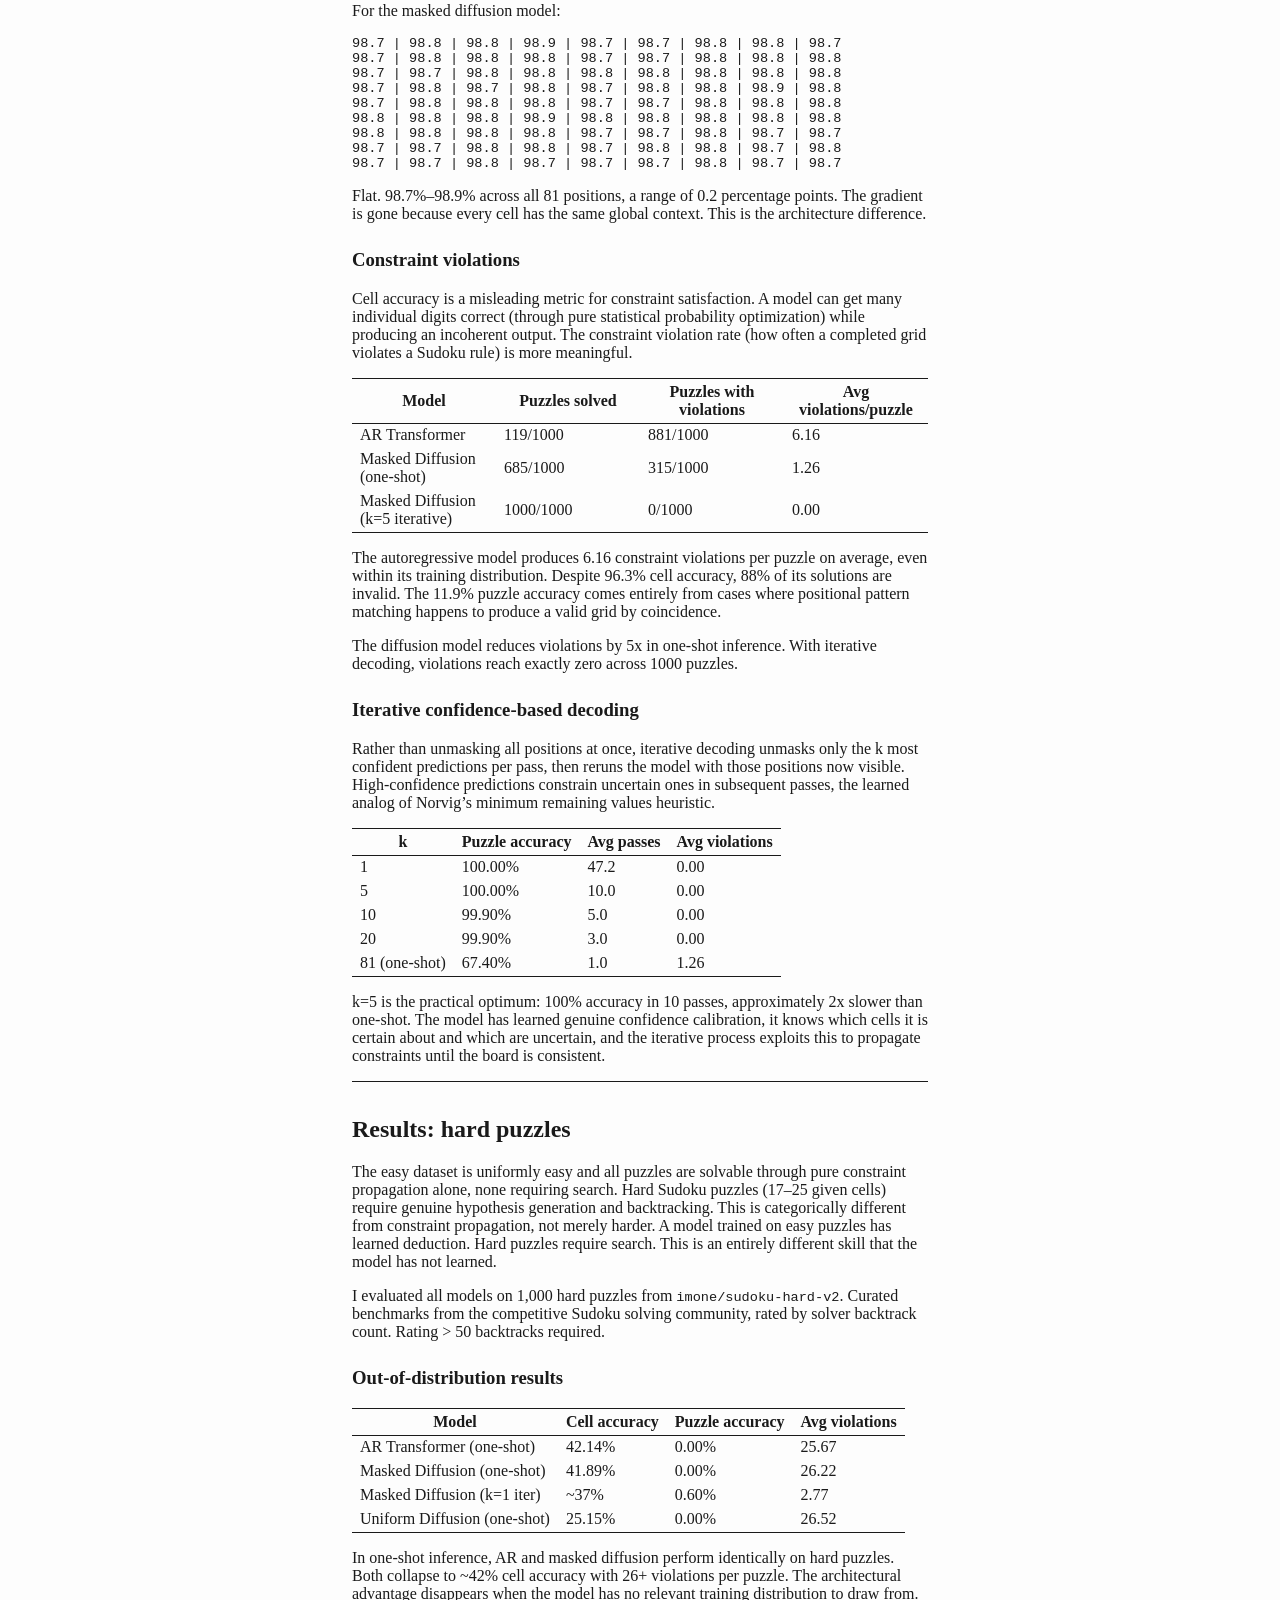
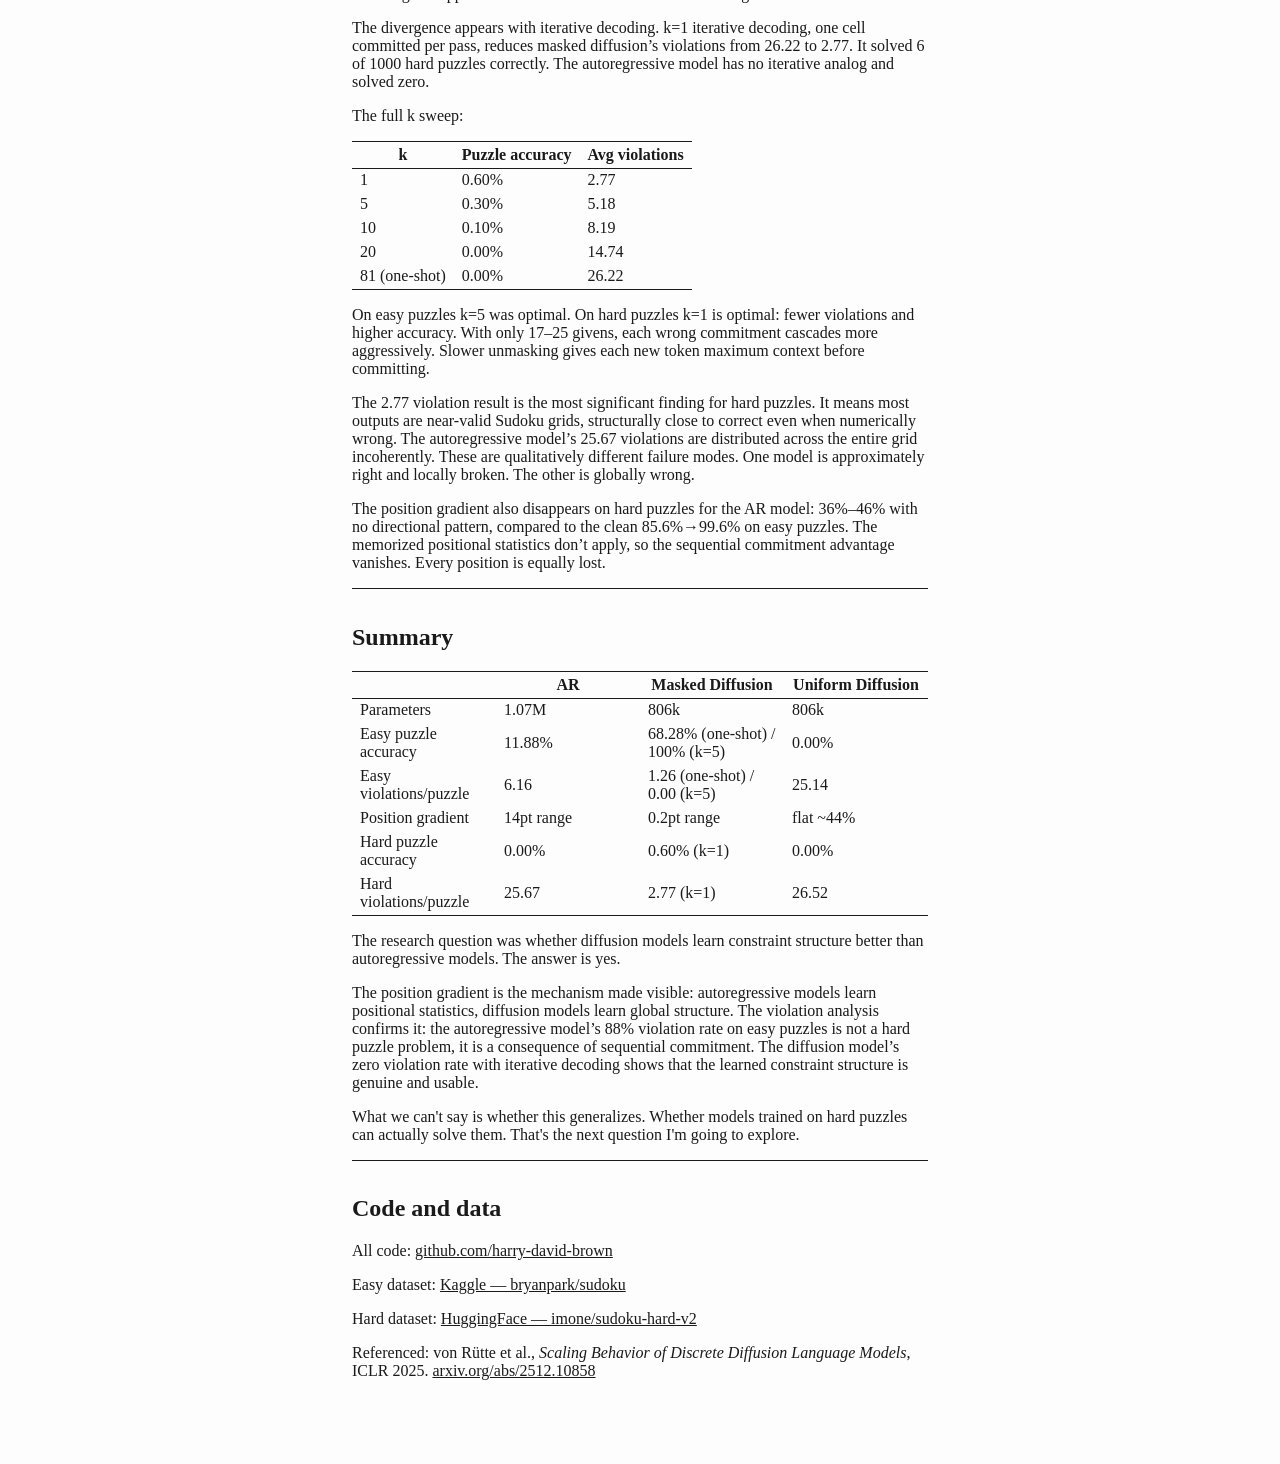
==== commit 75a0067a: "update" ====
--- a/post1.html
+++ b/post1.html
@@ -166,7 +166,6 @@
     }
     .display.math{display: block; text-align: center; margin: 0.5rem auto;}
   </style>
-  <link rel="stylesheet" href="style.css" />
 </head>
 <body>
 <header id="title-block-header">
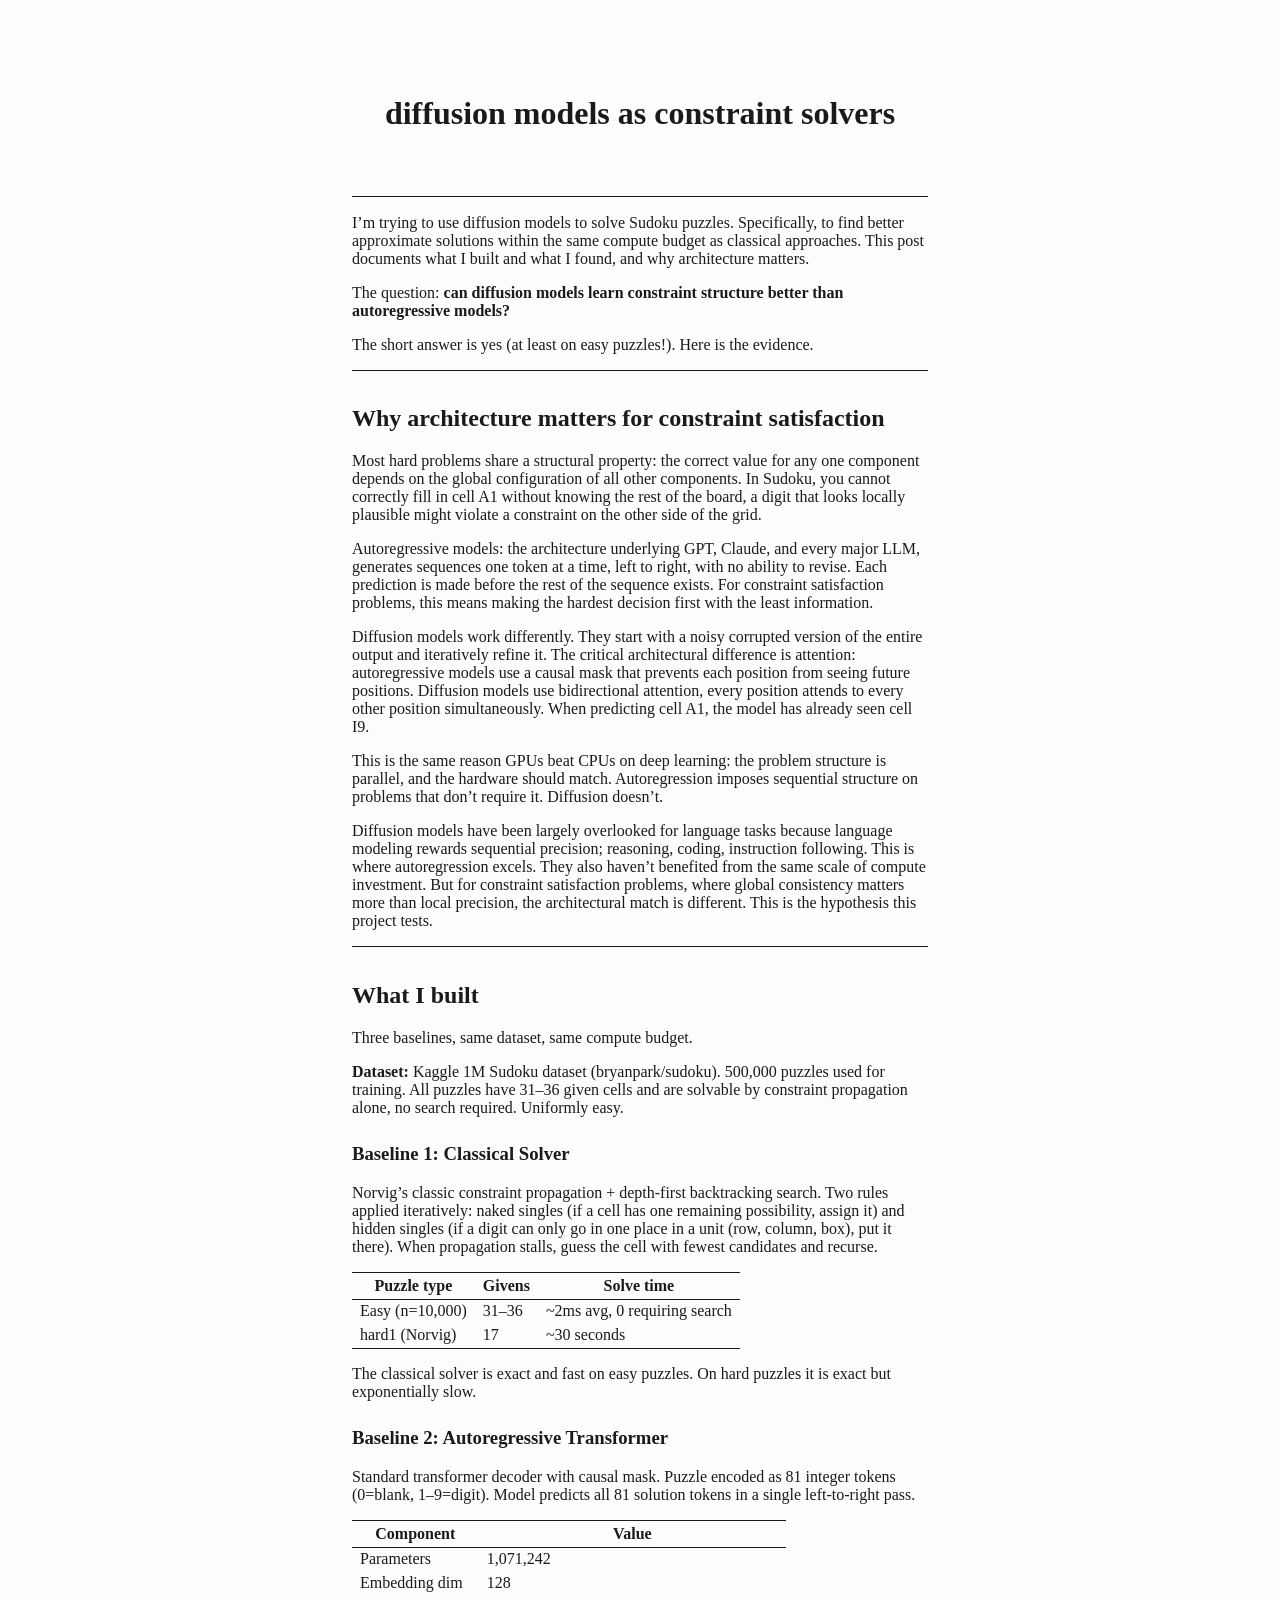
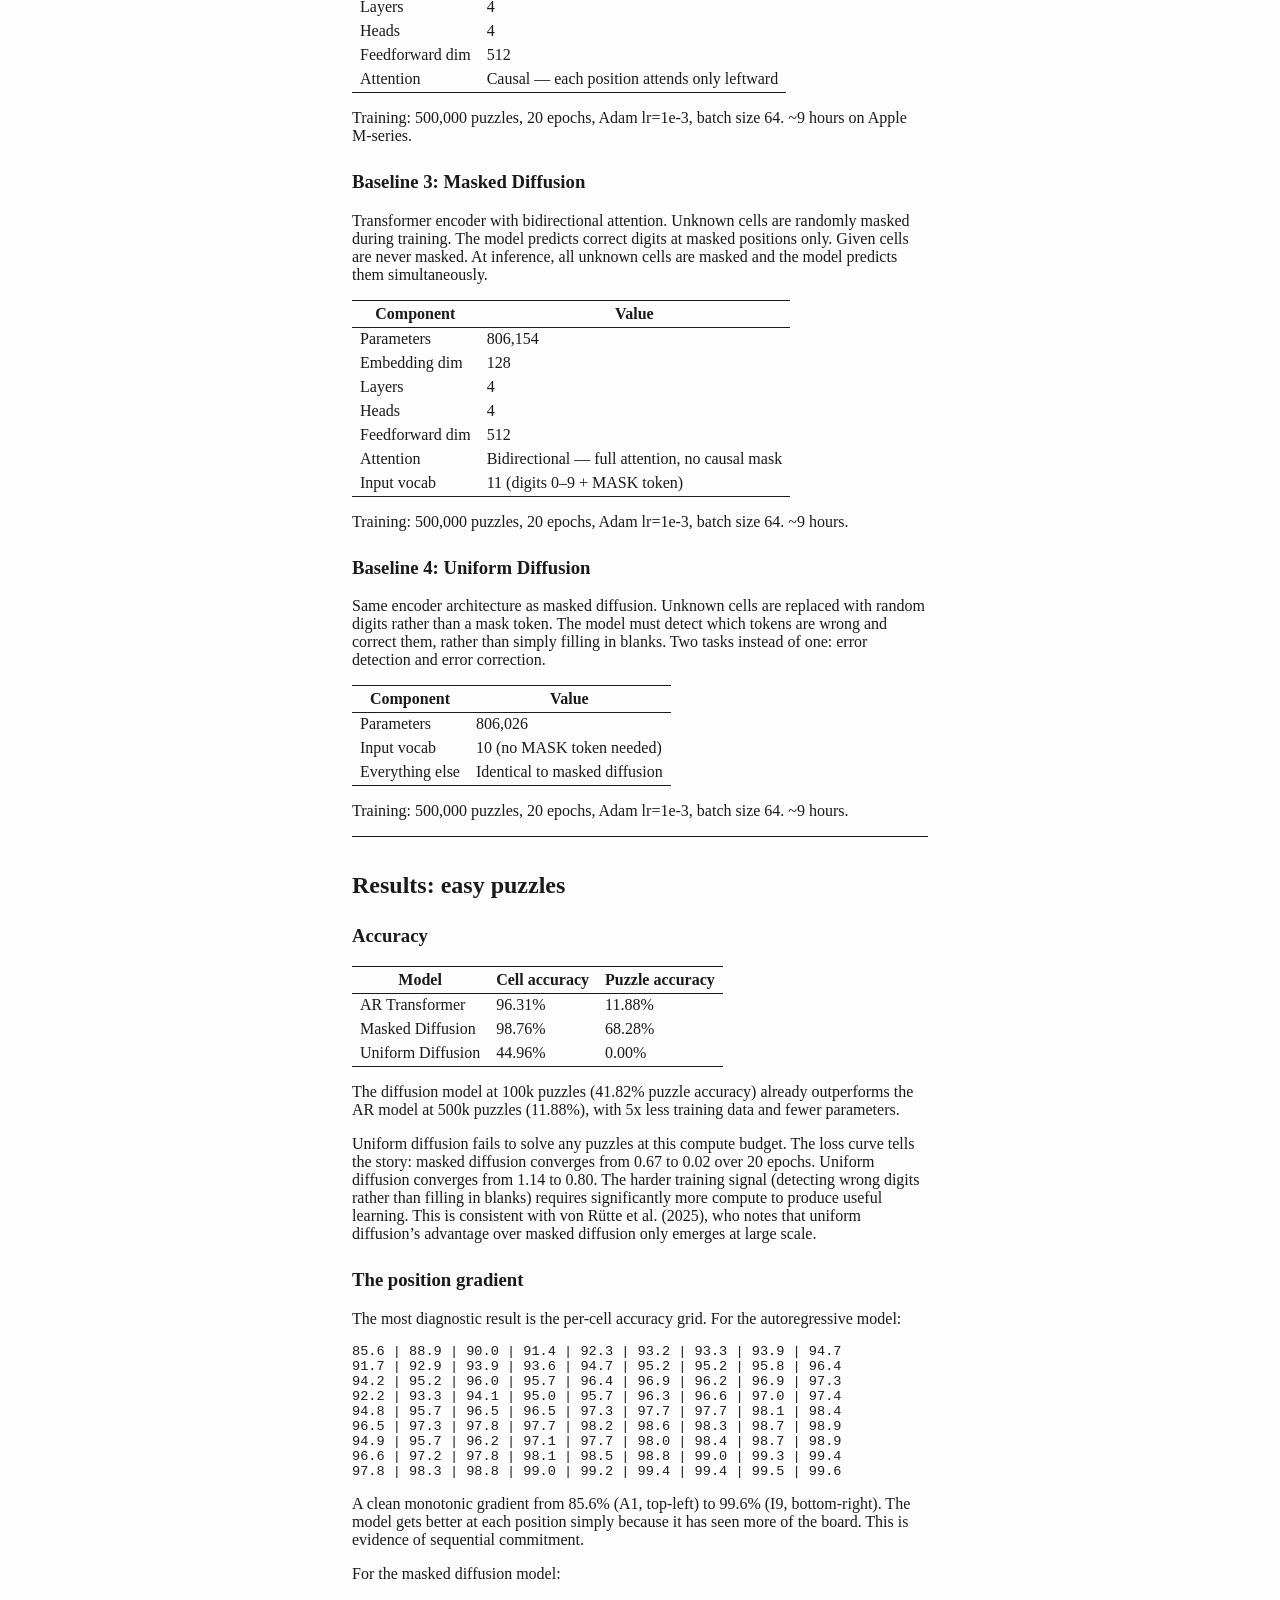
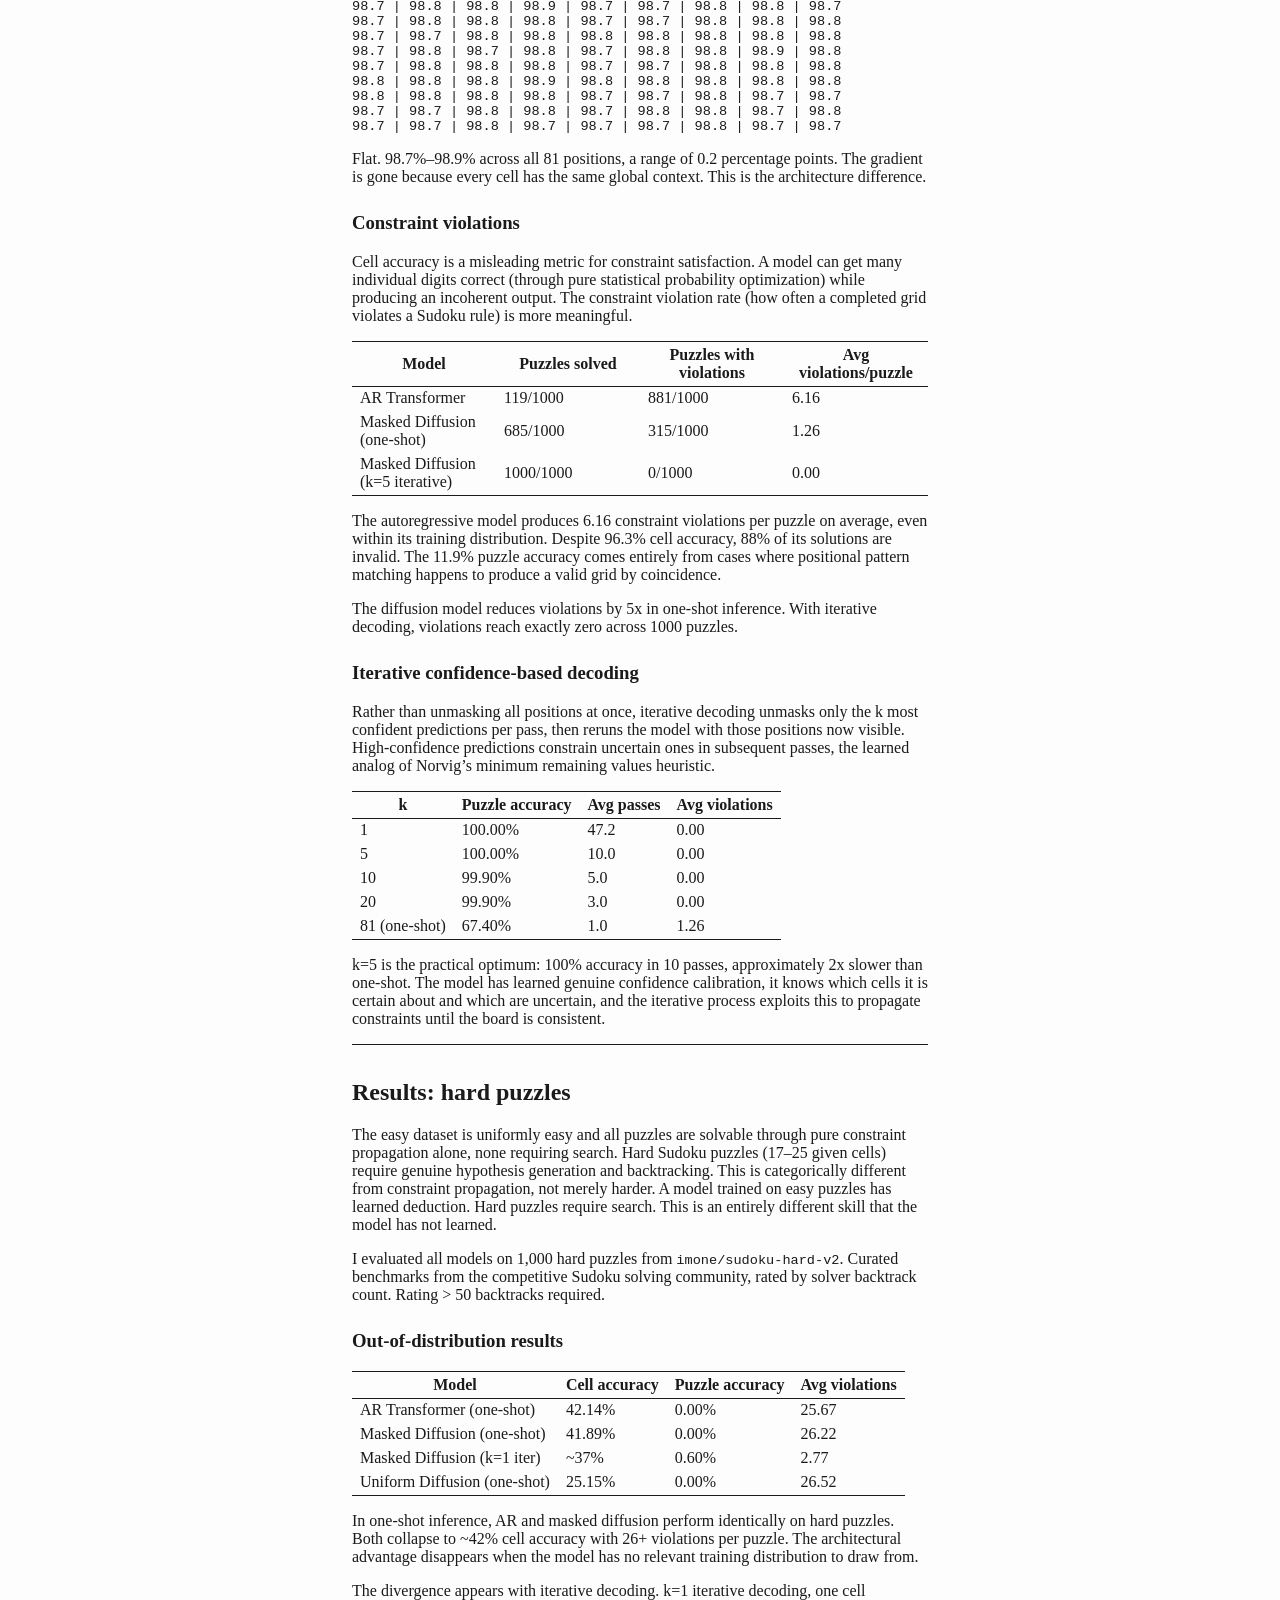
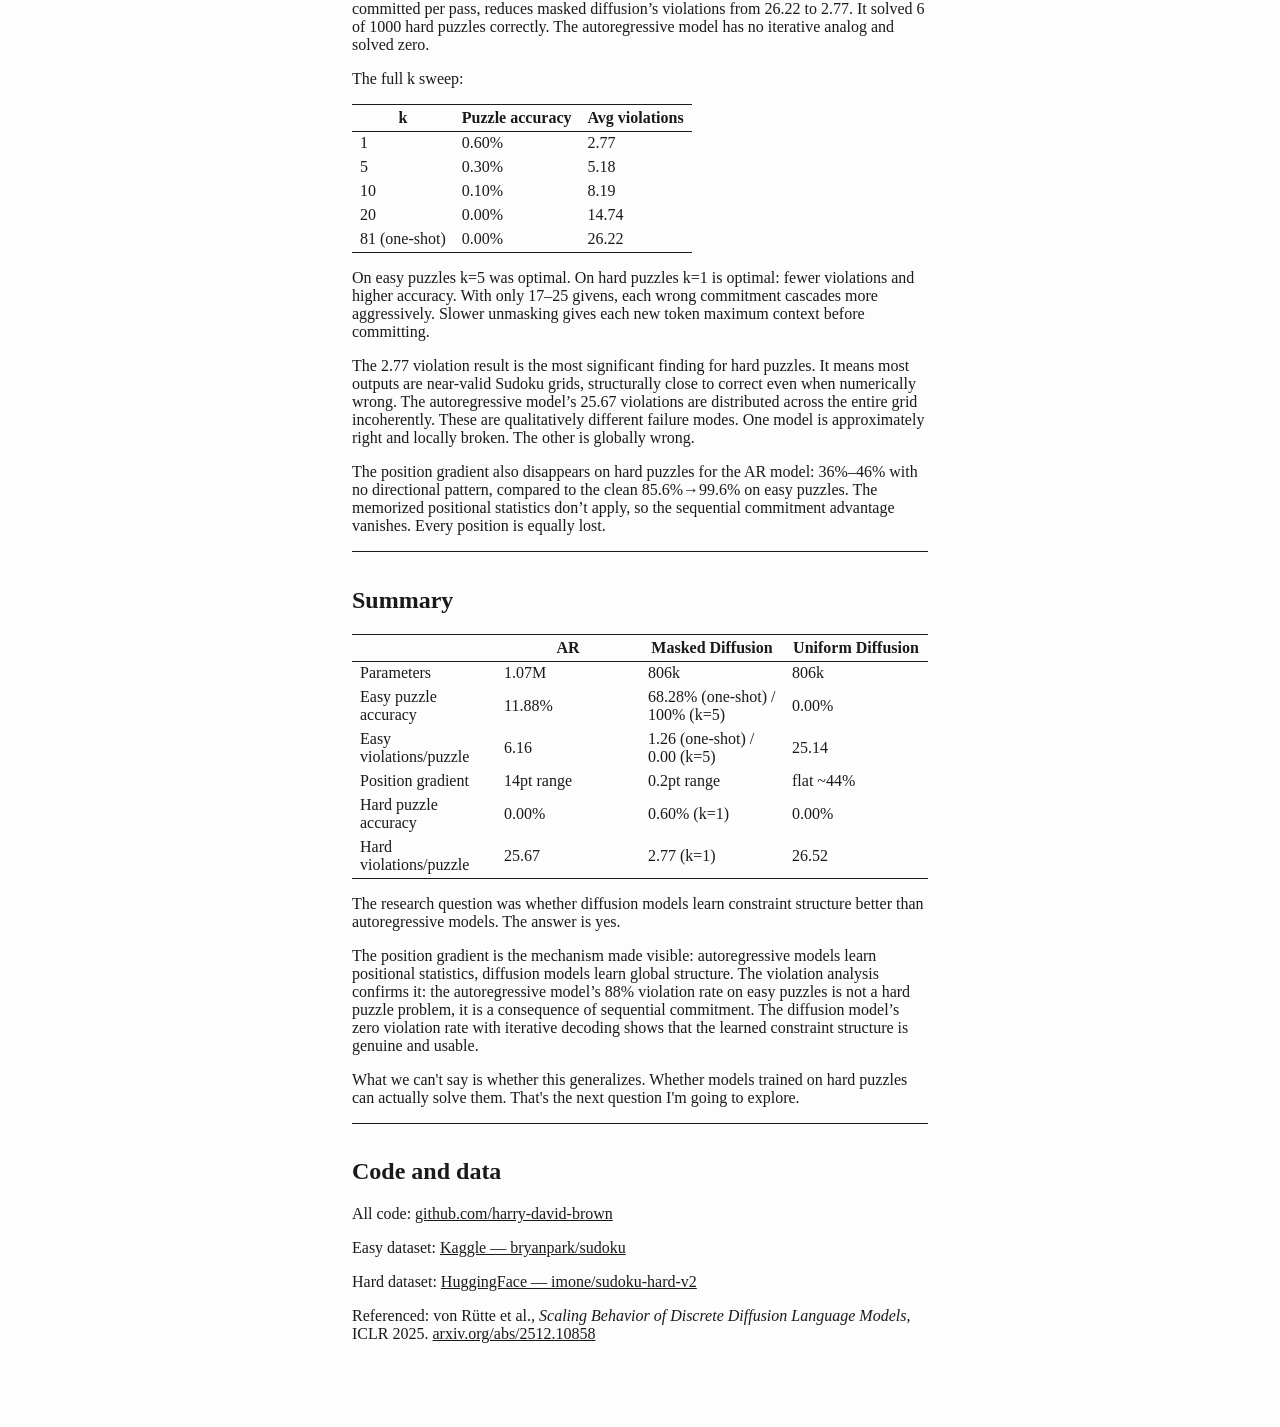
==== commit 9c3bfd99: "fix title" ====
--- a/post1.html
+++ b/post1.html
@@ -169,7 +169,7 @@
 </head>
 <body>
 <header id="title-block-header">
-<h1 class="title">Diffusion Models as Constraint Solvers: A Sudoku Benchmark</h1>
+<h1 class="title">diffusion models as constraint solvers</h1>
 </header>
 <hr />
 <p>I’m trying to use diffusion models to solve Sudoku puzzles. Specifically, to find better approximate solutions within the same compute budget as classical approaches. This post documents what I built and what I found, and why architecture matters.</p>
